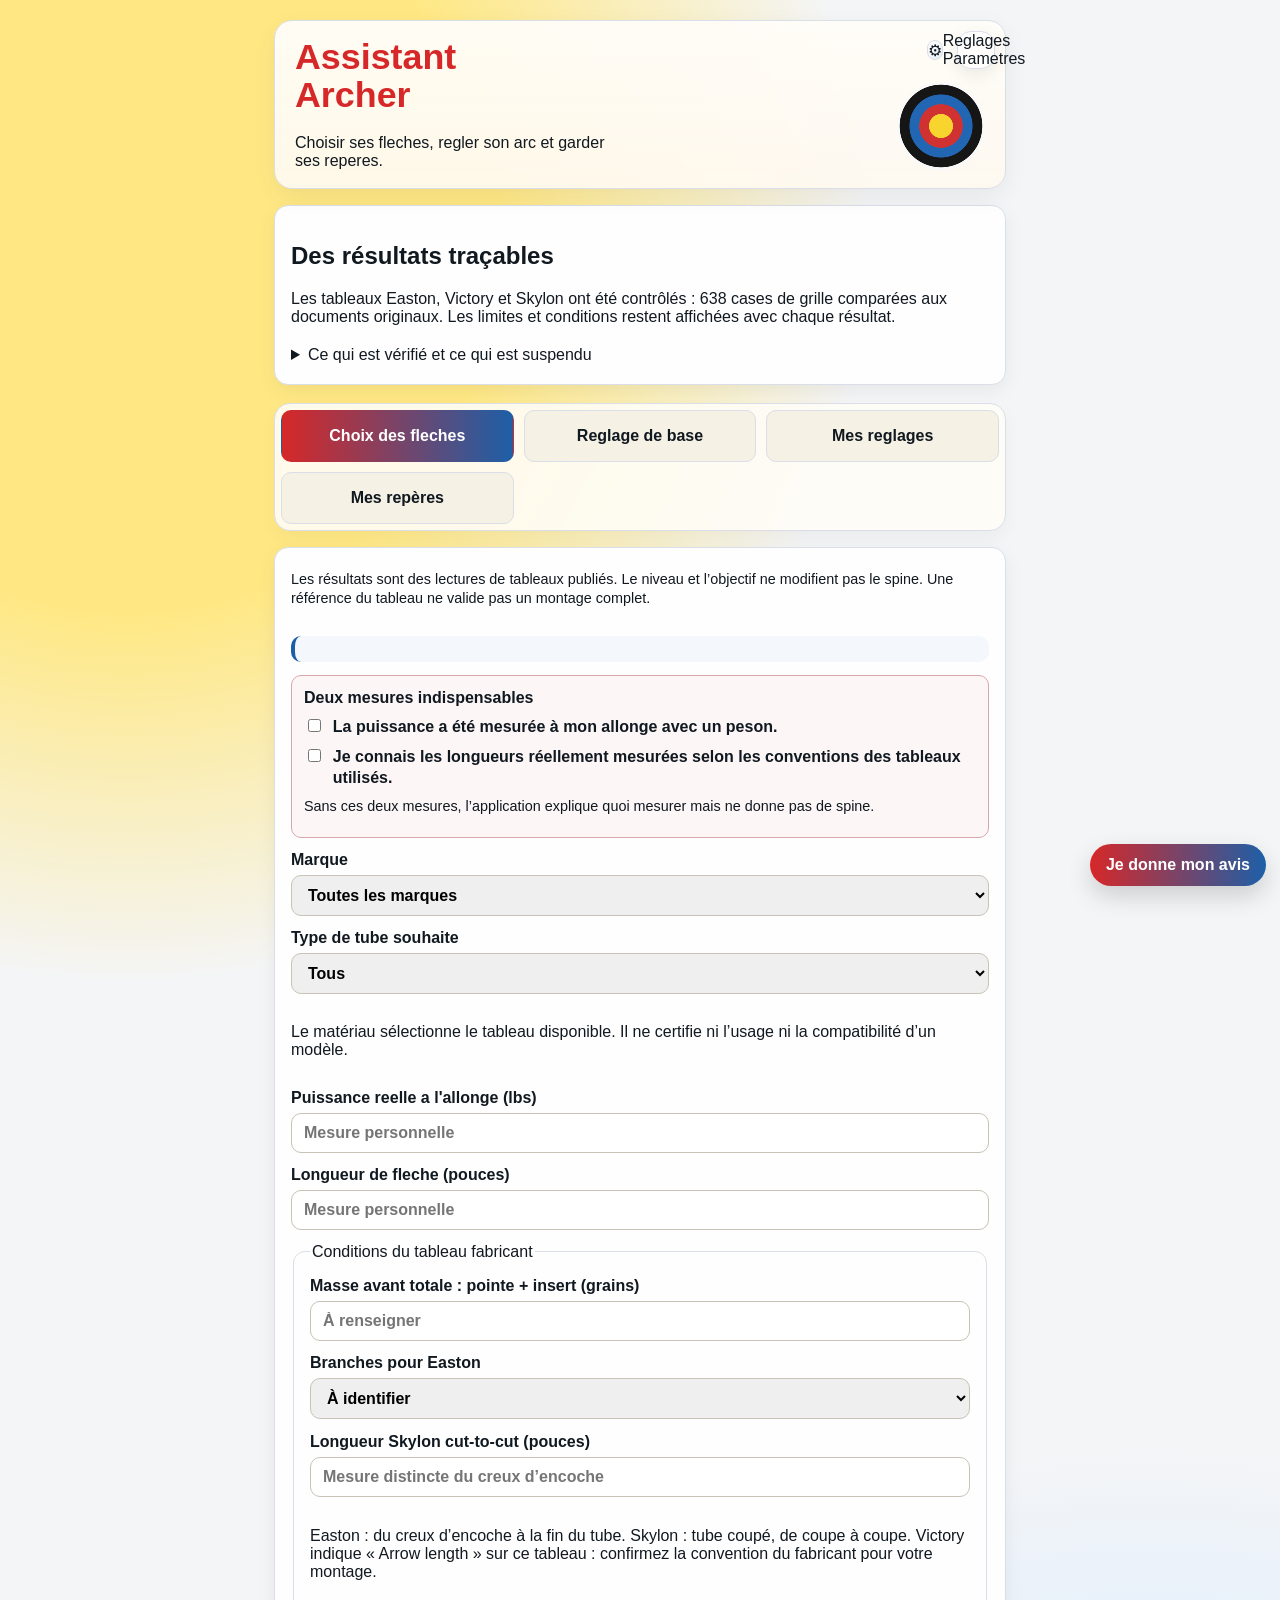
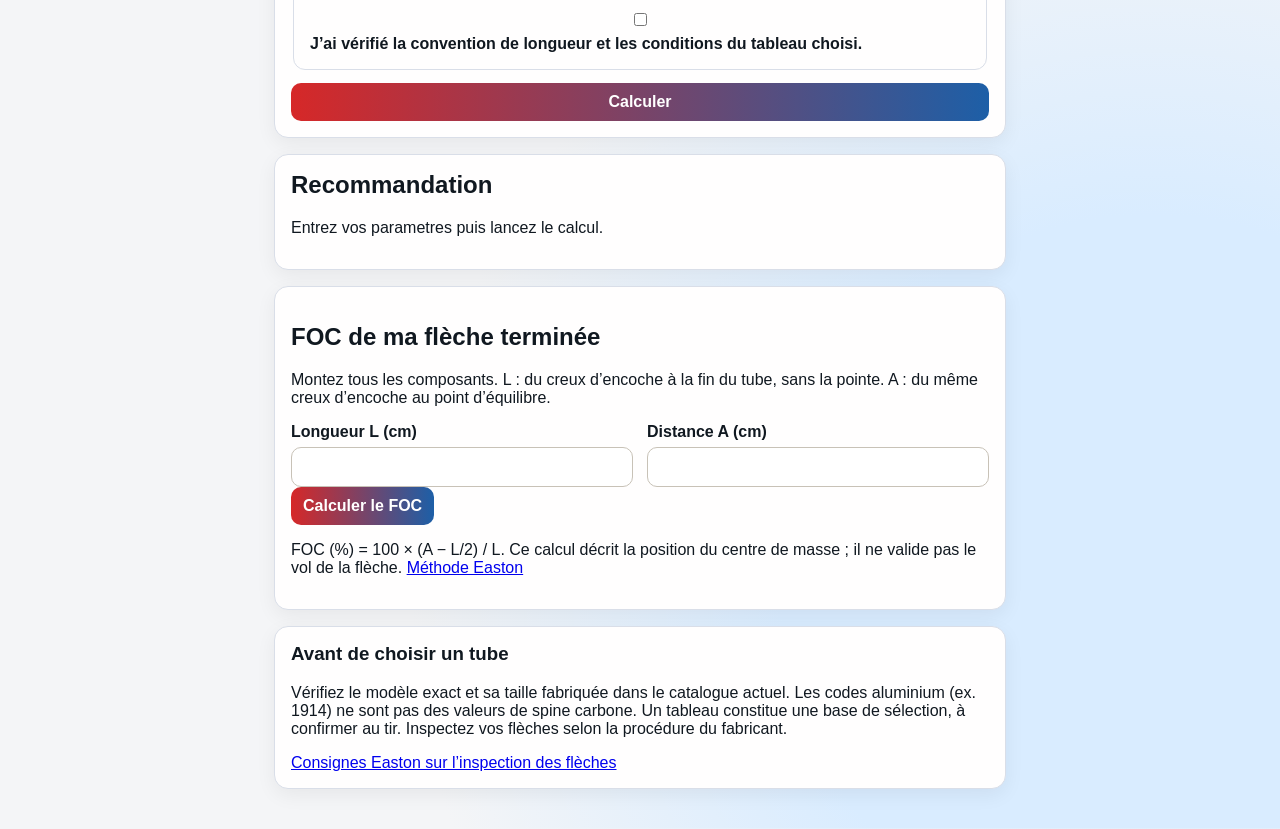
==== index.html @ 96b4b638 "Reprendre Assistant Archer avec les tableaux audités et préserver les mesures" ====
<!doctype html>
<html lang="fr">
<head>
  <meta charset="UTF-8" />
  <meta name="viewport" content="width=device-width, initial-scale=1.0" />
  <title>Assistant Archer</title>
  <meta name="description" content="Assistant Archer : aide indicative au choix des fleches, aux reglages et aux reperes." />
  <meta name="theme-color" content="#b23b2f" />
  <link rel="manifest" href="manifest.webmanifest" />
  <link rel="icon" href="icon-assistant-archer-v11.svg" type="image/svg+xml" />
  <link rel="stylesheet" href="styles.css?v=20260919-v63" />
  <link rel="stylesheet" href="arrow-builder.css?v=20260919-v63" />
  <link rel="stylesheet" href="ui-polish.css?v=20260919-prealpha-v15" />
  <link rel="stylesheet" href="foc-measure.css?v=20260919-v63" />
</head>
<body>
  <main class="app">
    <header class="hero">
      <h1>Assistant Archer</h1>
      <p>Choisir ses fleches, regler son arc et garder ses reperes.</p>
      <details class="app-settings">
        <summary class="app-settings-toggle" aria-label="Ouvrir les parametres"><span class="gear-icon" aria-hidden="true">&#9881;</span><span> Reglages Parametres</span></summary>
        <div class="app-settings-body">
          <div class="app-settings-grid">
            <div class="theme-picker"><label for="themeSelect">Theme</label><select id="themeSelect"><option value="cible">Cible</option><option value="campagne">Campagne</option><option value="3d">3D</option></select></div>
            <label>Type d arc<select id="bowStyle"><option value="classique">Classique</option><option value="barebow">Barebow</option></select></label>
          </div>
          <p id="appReleaseStatic" style="margin:.8rem 0 0;font-weight:700;opacity:.8">Version : audit du 21 octobre 2026</p>
        </div>
      </details>
    </header>

    <nav class="tab-nav" aria-label="Navigation principale"><button type="button" class="tab-button is-active" data-tab="spine">Choix des fleches</button><button type="button" class="tab-button" data-tab="arc-setup">Reglage de base</button><button type="button" class="tab-button" data-tab="notebook">Mes reglages</button><button type="button" class="tab-button" data-tab="sight" id="sightTabButton">Reperes</button></nav>

    <section class="tab-panel is-active" data-panel="spine">
      <section class="card arrow-search-card"><form id="spine-form" novalidate autocomplete="off">
        <fieldset class="search-mode" aria-describedby="searchModeHelp">
          <legend>Comment souhaitez-vous chercher ?</legend>
          <label><input type="radio" name="searchMode" value="guided" checked /> Guide-moi</label>
          <label><input type="radio" name="searchMode" value="expert" /> Recherche précise</label>
        </fieldset>
        <p id="searchModeHelp" class="field-hint">Les résultats sont des lectures de tableaux publiés, sous les conditions de chaque fabricant.</p>
        <div id="guidedQuestions" class="guided-questions">
          <label>Votre expérience<select id="archerExperience"><option value="beginner">Je débute</option><option value="club">Je pratique en club</option><option value="experienced">Je connais mon matériel</option></select></label>
          <label>Quel est votre objectif ?<select id="guidedGoal"><option value="club">Progresser avec un matériel simple</option><option value="performance">Chercher plus de performance</option><option value="competition">Compétition</option></select></label>
          <div class="measurement-check"><p><strong>Deux mesures indispensables</strong></p><label><input id="drawWeightKnown" type="checkbox" /> La puissance a été mesurée à mon allonge avec un peson.</label><label><input id="arrowLengthKnown" type="checkbox" /> Je connais la longueur réelle de ma flèche, du creux d’encoche à l’extrémité du tube.</label><p id="measurementHelp" class="field-hint">Sans ces deux mesures, l’application explique quoi mesurer mais ne donne pas de spine.</p></div>
        </div>
        <label id="shootingProfileWrap" hidden style="display:none">Profil de tir<select id="shootingProfile" required><option value="recurve_outdoor">Recurve exterieur</option><option value="recurve_indoor">Recurve salle</option></select></label>
        <label>Marque<select id="preferredBrand" required><option value="all">Toutes les marques</option><option value="skylon">Skylon</option><option value="easton">Easton</option><option value="victory">Victory</option><option value="carbon">Carbon Express</option></select></label>
        <label id="shootingEnvironmentWrap">Où tirez-vous surtout ?<select id="shootingEnvironment" required><option value="outdoor">Extérieur</option><option value="indoor">Salle</option><option value="mixed">Salle et extérieur</option></select></label>
        <label>Type de tube souhaite<select id="shaftMaterial" required><option value="all">Peu importe / conseille-moi</option><option value="carbon">Carbone</option><option value="alu">Aluminium</option></select></label><p id="materialGuidance">Le lieu de tir n impose pas un materiau. Le carbone est polyvalent, l aluminium est courant en salle, et les tubes aluminium/carbone sont proposes automatiquement lorsqu un modele compatible existe.</p>
        <label id="disciplineWrap">Discipline<select id="discipline"><option value="target">Cible (salle ou extérieur)</option><option value="field">Campagne / 3D</option></select></label>
        <label id="drawWeightLabel">Puissance réelle à l’allonge (lb)<input id="drawWeight" type="number" min="10" max="70" step="0.5" placeholder="Mesure personnelle" required /></label>
        <label id="arrowLengthLabel">Longueur de flèche (pouces)<input id="arrowLength" type="number" min="22" max="34" step="0.25" placeholder="Mesure personnelle" required /></label>
        <button type="submit">Calculer</button>
      </form></section>
      <section class="card result" id="result" aria-live="polite"><h2>Recommandation</h2><p>Entrez vos parametres puis lancez le calcul.</p></section>
      <section class="card notes" id="history"><h3>Historique (5 derniers)</h3><div id="historyContent"><p>Aucun calcul pour le moment.</p></div><button id="clearHistoryBtn" type="button">Vider l'historique</button></section>
      <section class="card notes"><h3>Important</h3><ul><li>Cette application reste <strong>indicative</strong> et donne un <strong>point de depart</strong>.</li><li>Confirmez le choix avec le tableau du fabricant du modele vise et, si possible, avec un entraineur.</li><li>La puissance utilisee doit etre la puissance <strong>reellement mesuree a l'allonge</strong>.</li><li>Reference pedagogique FFTA : <a href="https://www.ffta.fr/pratiquer/le-materiel/les-fleches" target="_blank" rel="noopener noreferrer">Les fleches</a>.</li><li>Tableaux fabricants : <a href="https://eastonarchery.com/selector/" target="_blank" rel="noopener noreferrer">Easton</a>, <a href="https://victoryarchery.com/arrow-guide/" target="_blank" rel="noopener noreferrer">Victory</a>, <a href="https://thecarbonexpress.com/wp-content/uploads/2024/11/recurve-series-arrow-selection-chart.pdf" target="_blank" rel="noopener noreferrer">Carbon Express</a>, <a href="https://skylonarchery.com/images/catalog/skylon%202023.pdf" target="_blank" rel="noopener noreferrer">Skylon</a>, <a href="https://www.avalon-archery.com/" target="_blank" rel="noopener noreferrer">Avalon</a>.</li></ul></section>
    </section>

    <section class="tab-panel arc-setup-panel" data-panel="arc-setup" hidden>
      <section class="card arc-setup-card"><h2 id="arcSetupHeading">Reglage de l'arc classique</h2><p id="arcSetupIntro">Mesures de base et estimations indicatives. La notice du fabricant de votre poignee et de vos branches reste prioritaire.</p><p id="arcSetupDocRef">Repere pedagogique FFTA : <a href="https://www.ffta.fr/sites/default/files/imported-documents-files/7_arcclassique.pdf" target="_blank" rel="noopener noreferrer">Je regle mon arc classique</a>.</p>
      <div class="measurement-guide arc-classic-only"><h3>Mesures a prendre</h3><ul class="measurement-list"><li><strong>Band</strong> : mesurez selon le point de reference indique par le fabricant de la poignee.</li><li><strong>Tiller</strong> : mesurez haut et bas avec la meme methode et calculez la difference.</li></ul></div>
      <div class="measurement-guide danger-guide arc-classic-only"><h3>Important</h3><ul class="measurement-list"><li>Respectez les limites de reglage et la procedure du fabricant.</li><li>Travaillez par petites corrections et re-mesurez.</li><li>En cas de doute, demandez l'aide d'un entraineur ou d'un referent materiel.</li></ul></div>
      <form id="arc-setup-form" novalidate autocomplete="off">
        <section class="subcard arc-classic-only"><h3>Band et tiller</h3><div class="field-grid"><label>Taille d'arc (AMO)<select id="arcLength"><option value="66">66&quot;</option><option value="68" selected>68&quot;</option><option value="70">70&quot;</option><option value="72">72&quot;</option></select></label><label>Distance corde / branche haute (mm)<input id="upperTiller" type="number" min="150" max="260" step="0.5" placeholder="Ex : 222" required /></label><label>Distance corde / branche basse mesuree (mm)<input id="lowerTillerMeasured" type="number" min="150" max="260" step="0.5" placeholder="Ex : 218" required /></label><label>Band mesure (cm)<input id="braceMeasured" type="number" min="18" max="28" step="0.1" placeholder="Ex : 22,6" /></label></div><p>Tiller = distance haute moins distance basse. Aucune valeur cible universelle n’est proposée.</p></section>
        <section class="subcard arc-classic-only"><h3>Identification du matériel</h3><div class="field-grid"><label>Taille de poignee (&quot;)<select id="riserLength"><option value="23">23&quot;</option><option value="25" selected>25&quot;</option><option value="27">27&quot;</option></select></label><label>Puissance marquee des branches (lbs)<input id="limbMarkedWeight" type="number" min="10" max="60" step="1" placeholder="Mesure personnelle" required /></label><label>Allonge reelle (&quot;)<input id="drawLengthForWeight" type="number" min="22" max="34" step="0.25" placeholder="Mesure personnelle" required /></label></div><p><strong>Estimation uniquement.</strong> Pour choisir une fleche, utilisez de preference une puissance mesuree au peson a votre allonge.</p></section>
        <section class="subcard" id="barebowArcSetupCard" hidden><h3>Reglage arc nu</h3><p>Les reglages d'arc nu dependent fortement de la prise de corde et du deplacement des doigts sous l'encoche. Validez a plusieurs distances.</p><div class="field-grid"><label>Band mesure (cm)<input id="arcBbBandMeasured" type="number" min="18" max="28" step="0.1" /></label><label>Tiller mesure (mm)<input id="arcBbTillerMeasured" type="number" min="-8" max="12" step="0.5" /></label><label>Detalonnage mesure (mm)<input id="arcBbNockingMeasured" type="number" min="0" max="20" step="0.5" /></label><label>Point d ancrage<input id="arcBbAnchorPoint" type="text" maxlength="80" /></label><label>Deplacement des doigts sous l encoche<input id="arcBbStringwalk" type="text" maxlength="80" /></label><label>Point d encochage<input id="arcBbNockingPoint" type="text" maxlength="40" /></label><label>Band<input id="arcBbBraceHeight" type="text" maxlength="40" /></label><label>Tiller<input id="arcBbTiller" type="text" maxlength="40" /></label><label>Berger button<input id="arcBbBerger" type="text" maxlength="80" /></label><label>Centrage fleche<input id="arcBbCenterShot" type="text" maxlength="80" /></label></div></section>
        <button type="submit">Analyser les reglages</button>
      </form></section><section class="card result" id="arcSetupResult" aria-live="polite"><h2>Resultat</h2><p>Entrez vos mesures puis lancez l'analyse.</p></section>
    </section>

    <section class="tab-panel" data-panel="sight" hidden><section class="card"><h2 id="sightHeading">Mes reperes</h2><p id="sightIntro">Enregistrez vos reperes personnels.</p><form id="sight-form" autocomplete="off"><div class="field-grid"><label>Date<input id="sightDate" type="date" /></label><label>Titre<input id="sightTitle" type="text" maxlength="80" /></label><label>Materiel<input id="sightEquipment" type="text" maxlength="160" /></label><label>Fleches<input id="sightArrows" type="text" maxlength="120" /></label></div><div id="sightMarkers" class="sight-markers"><label>18 m<input id="sightMark18" type="text" /></label><label>30 m<input id="sightMark30" type="text" /></label><label>40 m<input id="sightMark40" type="text" /></label><label>50 m<input id="sightMark50" type="text" /></label><label>60 m<input id="sightMark60" type="text" /></label><label>70 m<input id="sightMark70" type="text" /></label></div><div class="field-grid"><label id="scaleLabelSideSight">Cote de l'echelle<input id="sightScaleSide" type="text" /></label><label>Distance personnalisee<input id="sightCustomDistance" type="number" min="1" max="100" /></label><button id="addSightDistanceBtn" type="button">Ajouter la distance</button></div><label id="sightNotesLabel">Notes<textarea id="sightNotes" rows="4"></textarea></label><div class="row-actions"><button id="saveSightBtn" type="submit">Enregistrer</button><button id="resetSightBtn" type="button">Vider</button></div></form><p id="sightHelp"></p><p id="sightScaleNote"></p></section><section class="card result" id="sightResult"><h2 id="sightResultHeading">Reperes enregistres</h2><p id="sightStatus">Aucun repere pour le moment.</p><div id="sightContent"></div><div id="sightRail"></div></section></section>

    <section class="tab-panel" data-panel="notebook" hidden><section class="card"><h2>Carnet de reglage</h2><form id="notebook-form" autocomplete="off"><div class="row-actions"><button id="prefillNotebookBtn" type="button">Reprendre les derniers calculs</button><button id="resetNotebookBtn" type="button">Vider le formulaire</button></div><div class="field-grid"><label>Date<input id="notebookDate" type="date" /></label><label>Nom de la configuration<input id="notebookTitle" type="text" maxlength="80" /></label><label>Arc / poignee<input id="notebookArcModel" type="text" /></label><label>Taille d'arc<input id="notebookArcLength" type="text" /></label><label>Taille de poignee<input id="notebookRiserLength" type="text" /></label><label>Branches<input id="notebookLimbs" type="text" /></label><label>Puissance branches<input id="notebookLimbWeight" type="text" /></label><label>Allonge<input id="notebookDrawLength" type="text" /></label><label>Band<input id="notebookBrace" type="text" /></label><label>Tiller haut<input id="notebookUpperTiller" type="text" /></label><label>Tiller bas<input id="notebookLowerTiller" type="text" /></label><label>Tiller positif<input id="notebookPositiveTiller" type="text" /></label><label>Puissance estimee<input id="notebookEstimatedWeight" type="text" /></label><label>Marque fleche<input id="notebookArrowBrand" type="text" /></label><label>Modele fleche<input id="notebookArrowModel" type="text" list="notebookArrowModelOptions" /><datalist id="notebookArrowModelOptions"></datalist><small id="notebookArrowModelHint" class="field-hint"></small></label><label>Spine<input id="notebookArrowSpine" type="text" /></label><label>Longueur<input id="notebookArrowLength" type="text" /></label><label>Pointe<input id="notebookPointWeight" type="text" /></label></div><label>Notes<textarea id="notebookNotes" rows="5" maxlength="1000"></textarea></label></form></section><section class="card result" id="notebookResult"><h2>Fiches enregistrees</h2><p id="notebookStatus">Aucune fiche pour le moment.</p><div id="notebookContent"></div></section></section>
  </main>
  <button id="feedbackToggleBtn" class="feedback-toggle" type="button" aria-expanded="false" aria-controls="feedbackPanel">Je donne mon avis</button>
  <section id="feedbackPanel" class="feedback-panel" hidden><div class="feedback-panel-card"><div class="feedback-panel-head"><h2>Je donne mon avis</h2><button id="feedbackCloseBtn" type="button" class="feedback-close">Fermer</button></div><form id="feedbackForm"><fieldset class="feedback-categories"><legend>Categorie</legend><label><input type="radio" name="feedbackCategory" value="Ca manque" /> Ca manque</label><label><input type="radio" name="feedbackCategory" value="C'est faux" /> C'est faux</label><label><input type="radio" name="feedbackCategory" value="C'est confus" /> C'est confus</label><label><input type="radio" name="feedbackCategory" value="C'est utile" /> C'est utile</label></fieldset><label>Mon avis<textarea id="feedbackMessage" rows="4" maxlength="600"></textarea></label><div class="row-actions"><button id="feedbackSendBtn" type="button">Envoyer mon avis</button><button id="feedbackResetBtn" type="button">Vider</button></div></form><p id="feedbackStatus"></p></div></section>
  <script src="app-config.js?v=20261108-reprise-1"></script>
  <script src="app.js?v=20261108-reprise-1"></script>
  <script src="foc-measure.js?v=20261108-reprise-1"></script>
  <script src="reliability.js?v=20261108-reprise-1"></script>
  <script src="verified-engine.js?v=20261108-reprise-1"></script>
  <script src="verified-app.js?v=20261108-reprise-1"></script>
</body>
</html>
---- styles.css ----
﻿:root {
  --bg: #f2efe6;
  --card: #fffdf8;
  --ink: #111111;
  --accent: #b23b2f;
  --accent-2: #1f4e79;
  --line: #ddd6c9;
  --theme-glow-1: #fff6dd;
  --theme-glow-2: #e8f1ff;
  --theme-art: radial-gradient(circle at 88% 14%, rgba(255, 255, 255, 0.14) 0 36px, transparent 37px);
  --hero-badge: radial-gradient(circle at center, rgba(255, 255, 255, 0.7) 0 26%, transparent 27%);
}

* {
  box-sizing: border-box;
}

:root[data-theme="cible"] {
  --bg: #f4f5f7;
  --card: #fffefe;
  --ink: #101820;
  --accent: #d62828;
  --accent-2: #1d5fa7;
  --line: #d9dee8;
  --theme-glow-1: #ffe884;
  --theme-glow-2: #d9ecff;
  --theme-art:
    radial-gradient(circle at 88% 14%, #f7d32a 0 18px, #cf2e2e 18px 32px, #1d63b2 32px 46px, #111111 46px 60px, #f9f9f9 60px 64px, transparent 64px),
    radial-gradient(circle at 92% 18%, #f7d32a 0 12px, #cf2e2e 12px 22px, #1d63b2 22px 32px, #111111 32px 42px, #f9f9f9 42px 46px, transparent 46px);
  --hero-badge:
    radial-gradient(circle at center, #f7d32a 0 18%, #cf2e2e 19% 33%, #1d63b2 34% 48%, #111111 49% 63%, #f9f9f9 64% 67%, transparent 68%);
}

:root[data-theme="campagne"] {
  --bg: #eee8dd;
  --card: #fffdfa;
  --ink: #181512;
  --accent: #111111;
  --accent-2: #8a7446;
  --line: #d9cfbf;
  --theme-glow-1: #f7f1e3;
  --theme-glow-2: #e2d7bd;
  --theme-art:
    radial-gradient(circle at 88% 14%, #f3dd34 0 18px, #111111 18px 34px, #111111 34px 52px, #f4f1eb 52px 56px, transparent 56px),
    radial-gradient(circle at 90% 16%, rgba(243, 221, 52, 0.18) 0 72px, transparent 73px),
    linear-gradient(135deg, rgba(255, 255, 255, 0.18), transparent 40%);
  --hero-badge:
    radial-gradient(circle at center, #f3dd34 0 17%, #111111 18% 31%, #f4f1eb 32% 35%, #111111 36% 49%, #f4f1eb 50% 53%, #111111 54% 67%, transparent 68%);
}

:root[data-theme="3d"] {
  --bg: #eadfce;
  --card: #fffaf3;
  --ink: #241911;
  --accent: #b34f1d;
  --accent-2: #5c6b2f;
  --line: #d9c7b2;
  --theme-glow-1: #ffd29a;
  --theme-glow-2: #d9e2ba;
  --theme-art:
    url("data:image/svg+xml,%3Csvg xmlns='http://www.w3.org/2000/svg' width='220' height='220' viewBox='0 0 220 220'%3E%3Cg fill='none' fill-rule='evenodd'%3E%3Cellipse cx='112' cy='135' rx='54' ry='34' fill='%236c5b3b' fill-opacity='.18'/%3E%3Cellipse cx='154' cy='112' rx='14' ry='18' fill='%236c5b3b' fill-opacity='.18'/%3E%3Cpath d='M147 78c0-25 10-44 20-44 7 0 9 17 3 39-4 14-11 24-16 24-4 0-7-7-7-19Z' fill='%236c5b3b' fill-opacity='.18'/%3E%3Cpath d='M129 80c-3-25 3-45 13-46 7 0 12 16 11 39-1 15-6 26-11 27-5 0-10-6-13-20Z' fill='%236c5b3b' fill-opacity='.18'/%3E%3Ccircle cx='83' cy='122' r='10' fill='%23f5f0e6' fill-opacity='.5'/%3E%3Ccircle cx='83' cy='122' r='6' fill='%23a65a2a' fill-opacity='.35'/%3E%3Ccircle cx='133' cy='138' r='8' fill='%23f5f0e6' fill-opacity='.5'/%3E%3Ccircle cx='133' cy='138' r='4' fill='%23a65a2a' fill-opacity='.35'/%3E%3C/g%3E%3C/svg%3E"),
    radial-gradient(circle at 90% 16%, rgba(179, 79, 29, 0.16) 0 44px, transparent 45px);
  --hero-badge:
    url("data:image/svg+xml,%3Csvg xmlns='http://www.w3.org/2000/svg' width='240' height='180' viewBox='0 0 240 180'%3E%3Cg fill='none' fill-rule='evenodd'%3E%3Cellipse cx='118' cy='94' rx='74' ry='40' fill='%236a5237'/%3E%3Cellipse cx='54' cy='88' rx='28' ry='22' fill='%236a5237'/%3E%3Cellipse cx='30' cy='94' rx='14' ry='9' fill='%236a5237'/%3E%3Cpath d='M40 69l9-14 9 14' fill='%236a5237'/%3E%3Cpath d='M58 67l8-12 8 12' fill='%236a5237'/%3E%3Crect x='74' y='120' width='12' height='34' rx='5' fill='%236a5237'/%3E%3Crect x='102' y='122' width='12' height='32' rx='5' fill='%236a5237'/%3E%3Crect x='148' y='122' width='12' height='32' rx='5' fill='%236a5237'/%3E%3Crect x='176' y='120' width='12' height='34' rx='5' fill='%236a5237'/%3E%3Cpath d='M191 73c17 3 28 12 33 24' stroke='%236a5237' stroke-width='6' stroke-linecap='round'/%3E%3Ccircle cx='44' cy='85' r='3.5' fill='%231d1712'/%3E%3Cg transform='translate(124 92)' stroke='%23f3efe7'%3E%3Cellipse rx='35' ry='23' stroke-width='3'/%3E%3Cellipse rx='22' ry='14' stroke-width='3'/%3E%3Cellipse rx='11' ry='7' stroke-width='3'/%3E%3C/g%3E%3C/g%3E%3C/svg%3E");
}

body {
  margin: 0;
  font-family: "Segoe UI", Tahoma, Geneva, Verdana, sans-serif;
  color: var(--ink);
  background:
    radial-gradient(circle at 10% 10%, var(--theme-glow-1) 0 15%, transparent 30%),
    radial-gradient(circle at 90% 90%, var(--theme-glow-2) 0 15%, transparent 30%),
    var(--bg);
  background-repeat: no-repeat, no-repeat, repeat;
  background-size: auto, auto, auto;
  background-position: 0 0, 100% 100%, 0 0;
}

.app {
  max-width: 760px;
  margin: 0 auto;
  padding: 20px 14px 40px;
}

.hero {
  position: relative;
  display: grid;
  gap: 12px;
  padding: 18px 20px;
  border: 1px solid var(--line);
  border-radius: 18px;
  background: linear-gradient(180deg, rgba(255, 253, 248, 0.96) 0%, rgba(255, 249, 239, 0.94) 100%);
  box-shadow: 0 8px 24px rgba(0, 0, 0, 0.06);
  overflow: visible;
}

.hero::after {
  content: "";
  position: absolute;
  right: 18px;
  bottom: 16px;
  width: 92px;
  height: 92px;
  background: var(--hero-badge);
  background-repeat: no-repeat;
  background-position: center;
  background-size: contain;
  opacity: 0.98;
  pointer-events: none;
}

.hero > * {
  position: relative;
  z-index: 1;
}

.hero h1 {
  margin: 0;
  font-size: clamp(1.8rem, 2.8vw, 2.4rem);
  color: var(--accent);
  line-height: 1.05;
  max-width: 12ch;
}

.hero p {
  margin: 8px 0 0;
  max-width: 38ch;
}

.theme-picker {
  margin-top: 2px;
  width: 100%;
}

.app-settings {
  position: absolute;
  top: 10px;
  right: 10px;
  width: auto;
  border: 1px solid var(--line);
  border-radius: 14px;
  background: rgba(255, 255, 255, 0.82);
  overflow: visible;
  z-index: 4;
  box-shadow: 0 6px 18px rgba(0, 0, 0, 0.08);
}

.app-settings-toggle {
  list-style: none;
  cursor: pointer;
  display: inline-flex;
  align-items: center;
  justify-content: center;
  width: 36px;
  height: 36px;
  padding: 0;
}

.app-settings-toggle::-webkit-details-marker {
  display: none;
}

.app-settings-body {
  padding: 0 0.75rem 0.75rem;
  width: min(260px, calc(100vw - 40px));
}

.app-settings[open] {
  background: rgba(255, 255, 255, 0.96);
  box-shadow: 0 14px 28px rgba(0, 0, 0, 0.16);
}

.app-settings-grid {
  display: grid;
  gap: 0.6rem;
}

.sr-only {
  position: absolute;
  width: 1px;
  height: 1px;
  padding: 0;
  margin: -1px;
  overflow: hidden;
  clip: rect(0, 0, 0, 0);
  white-space: nowrap;
  border: 0;
}

.theme-picker label {
  display: block;
  margin-bottom: 6px;
  font-size: 0.9rem;
  color: var(--accent-2);
  font-weight: 700;
}

.theme-picker select {
  width: 100%;
  background: rgba(255, 255, 255, 0.94);
}

.tab-nav {
  display: grid;
  grid-template-columns: repeat(3, 1fr);
  gap: 10px;
  margin-top: 18px;
  padding: 6px;
  border: 1px solid var(--line);
  border-radius: 16px;
  background: rgba(255, 253, 248, 0.88);
  box-shadow: 0 8px 18px rgba(0, 0, 0, 0.04);
}

.tab-button {
  border: 1px solid var(--line);
  background: #f6f1e5;
  color: var(--ink);
  font-weight: 800;
  min-height: 52px;
  padding: 12px 14px;
  line-height: 1.2;
}

.tab-button.is-active {
  background: linear-gradient(90deg, var(--accent), var(--accent-2));
  color: #fff;
  border-color: transparent;
}

.tab-panel[hidden] {
  display: none;
}

.measurement-guide {
  margin-top: 14px;
  padding: 14px;
  border: 1px solid #d8d2c8;
  border-radius: 12px;
  background: #fffdfa;
}

.measurement-guide h3 {
  margin: 0 0 10px;
  color: var(--accent-2);
}

.measurement-guide p {
  margin: 10px 0 0;
}

.danger-guide {
  border-color: #e2c1b8;
  background: linear-gradient(180deg, #fff8f3 0%, #fff1e8 100%);
}

.danger-guide h3 {
  color: #9c3827;
}

.subcard {
  margin-top: 16px;
  padding: 16px;
  border: 1px solid #d8d2c8;
  border-radius: 14px;
  background: #fffdfa;
}

.subcard h3 {
  margin: 0 0 12px;
  color: var(--accent-2);
}

.subcard p {
  margin: 12px 0 0;
}

.field-grid {
  display: grid;
  gap: 14px;
}

.field-hint {
  display: block;
  margin-top: 6px;
  color: var(--muted);
  font-size: 0.9rem;
  line-height: 1.35;
}

@media (min-width: 760px) {
  .field-grid {
    grid-template-columns: repeat(2, minmax(0, 1fr));
  }
}

.measurement-list {
  margin: 0;
  padding-left: 18px;
}

.measurement-list li {
  margin: 8px 0;
}

.arc-setup-panel {
  display: grid;
  gap: 12px;
}

.arc-setup-card > p {
  line-height: 1.45;
}

.arc-setup-card .measurement-guide,
.arc-setup-card .danger-guide {
  margin-top: 12px;
  padding: 12px 14px;
  border-radius: 12px;
}

.arc-setup-card .subcard {
  margin-top: 12px;
  padding: 14px;
}

.arc-setup-card .subcard h3 {
  margin-bottom: 10px;
}

.arc-setup-card .field-grid {
  gap: 10px;
}

.arc-setup-card .measurement-list {
  margin-top: 8px;
}

.arc-setup-card button[type="submit"] {
  margin-top: 4px;
}

.arc-setup-result h2 {
  margin-bottom: 10px;
}

.arc-setup-result .subcard p {
  margin: 8px 0;
  line-height: 1.42;
}

.arc-setup-result .measurement-list {
  margin-top: 8px;
}

.card {
  background: var(--card);
  border: 1px solid var(--line);
  border-radius: 14px;
  padding: 16px;
  margin-top: 16px;
  box-shadow: 0 6px 20px rgba(0, 0, 0, 0.06);
}

:root[data-theme="campagne"] .card,
:root[data-theme="campagne"] .subcard,
:root[data-theme="campagne"] .measurement-guide,
:root[data-theme="campagne"] .mini-card,
:root[data-theme="campagne"] .merchant-panel,
:root[data-theme="campagne"] .merchant-block,
:root[data-theme="campagne"] .merchant-shop,
:root[data-theme="campagne"] .notebook-item {
  background:
    linear-gradient(180deg, rgba(255, 255, 255, 0.96) 0%, rgba(247, 241, 227, 0.96) 100%);
  border-color: #d4c5aa;
}

:root[data-theme="campagne"] .tab-button {
  background: linear-gradient(180deg, #f7f2e8 0%, #e9dfcc 100%);
}

:root[data-theme="campagne"] .tab-button.is-active,
:root[data-theme="campagne"] button {
  background: linear-gradient(90deg, #111111, #8a7446);
}

form {
  display: grid;
  gap: 12px;
}

label {
  display: grid;
  gap: 6px;
  font-weight: 600;
}

input,
textarea,
select,
button {
  font: inherit;
  border-radius: 10px;
  border: 1px solid #c8c2b7;
  padding: 10px 12px;
}

textarea {
  resize: vertical;
}

button {
  border: none;
  background: linear-gradient(90deg, var(--accent), var(--accent-2));
  color: white;
  cursor: pointer;
  font-weight: 700;
}

#clearHistoryBtn {
  margin-top: 10px;
  background: #555;
}

#resetCatalogBtn {
  background: #555;
}

.row-actions {
  margin-top: 10px;
  display: flex;
  gap: 8px;
  flex-wrap: wrap;
}

.sight-header {
  display: flex;
  gap: 1rem;
  align-items: center;
  justify-content: space-between;
}

.sight-logo {
  width: 86px;
  height: 86px;
  position: relative;
  flex: 0 0 auto;
  border-radius: 24px;
  background:
    linear-gradient(180deg, rgba(255,255,255,0.9), rgba(255,255,255,0.55)),
    radial-gradient(circle at 50% 45%, var(--accent) 0 5px, transparent 6px),
    linear-gradient(90deg, transparent 43%, var(--accent-2) 44% 56%, transparent 57%),
    linear-gradient(180deg, transparent 10%, var(--accent-2) 11% 89%, transparent 90%);
  border: 1px solid var(--line);
  box-shadow: inset 0 0 0 8px rgba(255,255,255,0.35), 0 12px 28px rgba(0,0,0,0.08);
}

.sight-logo-ring {
  position: absolute;
  inset: 19px;
  border: 8px solid var(--accent-2);
  border-radius: 999px;
}

.sight-logo-pin {
  position: absolute;
  left: 50%;
  top: 52%;
  width: 16px;
  height: 16px;
  transform: translate(-50%, -50%);
  border-radius: 999px;
  background: var(--accent);
  box-shadow: 0 0 0 7px rgba(255,255,255,0.75);
}

.sight-layout {
  display: grid;
  gap: 1rem;
}

.sight-mark-grid {
  display: grid;
  gap: 0.85rem;
}

#barebowArcSetupCard[hidden] {
  display: none !important;
}

:root[data-bow-style="barebow"] #barebowArcSetupCard {
  border-color: color-mix(in srgb, var(--accent-2) 22%, var(--line));
  background: linear-gradient(135deg, rgba(157,95,104,0.08), rgba(255,255,255,0.86));
}

:root[data-bow-style="barebow"] .arc-classic-only {
  display: none !important;
}

:root[data-bow-style="classique"] #barebowArcSetupCard {
  display: none !important;
}

.sight-mark-fields {
  display: none;
}

.gear-icon {
  width: 1.3rem;
  height: 1.3rem;
  display: inline-grid;
  place-items: center;
  border-radius: 999px;
  border: 1px solid var(--line);
  background: linear-gradient(135deg, rgba(255,255,255,0.92), rgba(227,236,247,0.95));
}

.app-settings[open] .gear-icon {
  transform: rotate(25deg);
}

.sight-custom-distance {
  display: grid;
  grid-template-columns: minmax(0, 1fr);
  gap: 0.6rem;
  align-items: end;
  padding: 0.7rem;
  border-radius: 12px;
  background: linear-gradient(135deg, rgba(20,28,38,0.06), rgba(255,255,255,0.74));
  border: 1px solid color-mix(in srgb, var(--accent-2) 12%, var(--line));
}

.sight-custom-distance button {
  white-space: nowrap;
}

.sight-distance-18 { --distance-color: #d92d2d; }
.sight-distance-25 { --distance-color: #f05a28; }
.sight-distance-30 { --distance-color: #e48222; }
.sight-distance-40 { --distance-color: #d1ad16; }
.sight-distance-50 { --distance-color: #178f55; }
.sight-distance-60 { --distance-color: #1f6fd1; }
.sight-distance-70 { --distance-color: #7b43c5; }

.sight-visual {
  min-height: 450px;
  border-radius: 18px;
  border: 1px solid var(--line);
  background:
    radial-gradient(circle at 82% 14%, rgba(255,255,255,0.85), transparent 22%),
    radial-gradient(circle at 12% 88%, rgba(31,111,209,0.18), transparent 34%),
    linear-gradient(135deg, #fdfaf1, #eaf2fb 72%, #f7fbff);
  display: grid;
  gap: 0.75rem;
  place-items: center;
  padding: 1rem;
  overflow: hidden;
}

.sight-help,
.sight-scale-note {
  margin: 0;
  text-align: center;
  color: var(--muted);
  font-size: 0.9rem;
}

.sight-help {
  font-weight: 800;
  color: var(--accent-2);
}

.sight-rail {
  width: min(340px, calc(100vw - 52px));
  height: 410px;
  position: relative;
  border-radius: 30px;
  background:
    linear-gradient(90deg, transparent 0 15%, rgba(20,28,38,0.16) 15% 16%, transparent 16% 34%, #121a27 34% 38%, #1f6fd1 38% 58%, #0f1724 58% 63%, transparent 63% 100%),
    repeating-linear-gradient(180deg, transparent 0 9px, rgba(20,28,38,0.12) 9px 10px),
    linear-gradient(135deg, rgba(255,255,255,0.94), rgba(230,238,248,0.86));
  box-shadow:
    inset 0 0 0 1px rgba(20,28,38,0.09),
    inset 0 0 0 8px rgba(255,255,255,0.46),
    0 26px 54px rgba(20,28,38,0.14);
  touch-action: none;
}

.sight-rail::before {
  content: "";
  position: absolute;
  left: 38%;
  top: 8%;
  bottom: 8%;
  width: 22%;
  border-radius: 16px;
  background:
    repeating-linear-gradient(180deg, rgba(255,255,255,0.96) 0 1px, transparent 1px 9px),
    repeating-linear-gradient(180deg, rgba(255,255,255,0.76) 0 2px, transparent 2px 41px),
    linear-gradient(90deg, rgba(255,255,255,0.22), transparent);
  opacity: 0.82;
  pointer-events: none;
}

:root[data-bow-style="barebow"] .sight-logo {
  background:
    linear-gradient(180deg, rgba(255,255,255,0.9), rgba(255,255,255,0.58)),
    radial-gradient(circle at 72% 40%, rgba(37,49,71,0.88) 0 9px, transparent 10px),
    linear-gradient(110deg, #9a5f66, #b7777f 45%, #8f555d 100%);
}

:root[data-bow-style="barebow"] .sight-logo-ring,
:root[data-bow-style="barebow"] .sight-logo-pin {
  display: none;
}

:root[data-bow-style="barebow"] .sight-rail {
  background:
    linear-gradient(90deg, #181f29 0 15%, transparent 15% 60%, #232e3e 60% 100%),
    linear-gradient(115deg, #7b444d 0%, #9f6168 54%, #7a4148 100%);
}

:root[data-bow-style="barebow"] .sight-rail::before {
  left: 65%;
  width: 24%;
  border-radius: 6px;
  background:
    repeating-linear-gradient(180deg, rgba(255,255,255,0.95) 0 1px, transparent 1px 8px),
    linear-gradient(90deg, rgba(0,0,0,0.16), rgba(255,255,255,0.08));
  opacity: 0.88;
}

:root[data-bow-style="barebow"] .sight-rail::after {
  display: none;
}

:root[data-bow-style="barebow"] .sight-tick {
  left: 63%;
  width: 56px;
}

.sight-rail::after {
  content: "";
  position: absolute;
  left: 34%;
  top: 8%;
  bottom: 8%;
  width: 3px;
  border-radius: 99px;
  background: linear-gradient(180deg, #d72d2d, #e48222, #d1ad16, #178f55, #1f6fd1, #7b43c5);
  box-shadow: 0 0 16px rgba(31,111,209,0.25);
  pointer-events: none;
}

.sight-tick {
  position: absolute;
  left: 45%;
  width: 88px;
  height: 2px;
  transform: translateY(-50%);
  background: rgba(255,255,255,0.72);
  box-shadow: 0 0 0 1px rgba(20,28,38,0.14);
}

.sight-tick.is-major {
  height: 3px;
  background: rgba(255,255,255,0.95);
}

.sight-scale-label {
  position: absolute;
  left: 10%;
  transform: translateY(-50%);
  font-size: 0.78rem;
  font-weight: 800;
  color: rgba(20,28,38,0.72);
  letter-spacing: 0.02em;
  text-align: right;
  width: 42px;
}

:root[data-scale-side="left"] .sight-marker-label {
  left: auto;
  right: calc(50% + 46px);
  text-align: right;
}

:root[data-scale-side="left"] .sight-marker-lead {
  left: auto;
  right: calc(50% + 14px);
  transform-origin: right center;
}

.sight-marker {
  position: absolute;
  left: 50%;
  width: 32px;
  height: 32px;
  border: 0;
  padding: 0;
  border-radius: 999px;
  background: transparent;
  display: grid;
  place-items: center;
  transform: translate(-50%, -50%);
  cursor: grab;
  z-index: 2;
}

.sight-marker:active {
  cursor: grabbing;
}

.sight-marker:focus-visible {
  outline: 3px solid color-mix(in srgb, var(--accent) 70%, white);
  outline-offset: 3px;
}

.sight-marker-dot {
  width: 16px;
  height: 16px;
  border-radius: 999px;
  background: var(--distance-color, var(--accent));
  box-shadow:
    0 0 0 4px rgba(255,255,255,0.92),
    0 0 0 8px color-mix(in srgb, var(--distance-color, var(--accent-2)) 84%, black),
    0 6px 15px rgba(20,28,38,0.25);
}

.sight-marker.is-placeholder .sight-marker-dot {
  background: rgba(255,255,255,0.96);
  box-shadow:
    0 0 0 3px rgba(255,255,255,0.9),
    0 0 0 6px rgba(20,28,38,0.24);
}

.sight-marker-label {
  position: absolute;
  left: calc(50% + 46px);
  transform: translateY(-50%);
  padding: 0.28rem 0.5rem;
  border-radius: 999px;
  background: rgba(255,255,255,0.92);
  border: 1px solid color-mix(in srgb, var(--distance-color, var(--accent-2)) 38%, var(--line));
  font-weight: 800;
  color: color-mix(in srgb, var(--distance-color, var(--accent-2)) 78%, #111);
  white-space: nowrap;
  box-shadow: 0 6px 16px rgba(20,28,38,0.08);
  pointer-events: none;
  z-index: 3;
}

.sight-marker-lead {
  position: absolute;
  left: calc(50% + 14px);
  width: 32px;
  height: 1px;
  transform-origin: left center;
  background: color-mix(in srgb, var(--distance-color, var(--accent-2)) 58%, rgba(20,28,38,0.22));
  pointer-events: none;
  z-index: 1;
}

.sight-marker-lead.is-placeholder {
  opacity: 0.4;
}

.sight-marker-label.is-placeholder {
  color: var(--muted);
  background: rgba(255,255,255,0.72);
  font-weight: 700;
}

.sight-empty {
  position: absolute;
  inset: auto 18px 18px;
  margin: 0;
  padding: 0.6rem 0.75rem;
  border-radius: 12px;
  background: rgba(255,255,255,0.86);
  color: var(--muted);
  text-align: center;
}

@media (min-width: 760px) {
  .sight-layout {
    grid-template-columns: 1fr;
    align-items: start;
  }

  .sight-custom-distance {
    grid-template-columns: minmax(0, 1fr) auto;
  }

  .sight-mark-grid {
    grid-template-columns: repeat(2, minmax(0, 1fr));
  }
}

.feedback-toggle {
  position: fixed;
  right: 14px;
  bottom: 14px;
  z-index: 20;
  border-radius: 999px;
  padding: 12px 16px;
  box-shadow: 0 10px 24px rgba(0, 0, 0, 0.16);
}

.feedback-panel {
  position: fixed;
  right: 14px;
  bottom: 72px;
  z-index: 25;
  width: min(360px, calc(100vw - 20px));
}

.feedback-panel-card {
  border: 1px solid var(--line);
  border-radius: 16px;
  padding: 16px;
  background: var(--card);
  box-shadow: 0 16px 36px rgba(0, 0, 0, 0.16);
}

.feedback-panel-head {
  display: flex;
  align-items: center;
  justify-content: space-between;
  gap: 12px;
}

.feedback-panel-head h2 {
  margin: 0;
  font-size: 1.15rem;
}

.feedback-close {
  padding: 8px 12px;
  background: #555;
}

.feedback-categories {
  margin: 0;
  padding: 0;
  border: 0;
  display: grid;
  gap: 8px;
}

.feedback-categories legend {
  font-weight: 700;
  margin-bottom: 8px;
}

.feedback-categories label {
  display: flex;
  align-items: center;
  gap: 8px;
  font-weight: 600;
}

.feedback-categories input[type="radio"] {
  margin: 0;
}

.feedback-status {
  min-height: 1.2em;
  margin: 12px 0 0;
  color: var(--accent-2);
  font-weight: 600;
}

#catalogStatus {
  margin-top: 10px;
  font-size: 0.95rem;
}

.result h2,
.notes h3 {
  margin-top: 0;
}

.result ul {
  margin-top: 8px;
  padding-left: 20px;
}

.comparison-grid {
  display: grid;
  gap: 12px;
  margin-top: 14px;
}

.mini-card {
  border: 1px solid var(--line);
  border-radius: 12px;
  padding: 14px;
  background: linear-gradient(180deg, #fffefb 0%, #f8f5ee 100%);
}

.mini-card p {
  margin: 0 0 8px;
}

.mini-card-brand {
  font-size: 0.95rem;
  font-weight: 800;
  color: var(--accent);
  text-transform: uppercase;
  letter-spacing: 0.04em;
}

.mini-card-spine {
  font-size: 1.35rem;
  font-weight: 800;
  color: var(--accent-2);
}

.mini-card-meta {
  color: #4c4c4c;
  font-size: 0.95rem;
}

.mini-card-model {
  font-size: 1rem;
}

.mini-card-subtitle {
  margin-top: 10px;
  font-size: 0.92rem;
  font-weight: 700;
  color: var(--accent-2);
}

.mini-card ul {
  margin: 8px 0 0;
  padding-left: 18px;
}

.mini-card li {
  margin: 6px 0;
}

.result-value {
  font-size: 2rem;
  font-weight: 800;
  color: var(--accent-2);
  margin: 6px 0;
}

.badge {
  display: inline-block;
  padding: 4px 10px;
  border-radius: 999px;
  font-size: 0.85rem;
  font-weight: 700;
  color: #fff;
  background: #3b7f2f;
}

.badge.warning {
  background: #a36c00;
}

ul {
  margin: 10px 0 0;
}

.history-list {
  margin: 0;
  padding-left: 20px;
}

.history-list li {
  margin: 6px 0;
}

@media (max-width: 520px) {
  .app {
    padding: 12px 8px 28px;
  }

  body {
    background-size: auto, auto, auto;
    background-position: 0 0, 100% 100%, 0 0;
  }

  .hero {
    padding: 16px 14px 74px;
    gap: 10px;
  }

  .hero::after {
    width: 96px;
    height: 78px;
    right: 10px;
    bottom: 12px;
  }

  .hero h1 {
    font-size: 1.65rem;
    max-width: 8.5ch;
  }

  .hero p {
    margin-top: 2px;
    max-width: 24ch;
    font-size: 0.92rem;
  }

  .theme-picker {
    width: 122px;
  }

  .tab-nav {
    grid-template-columns: 1fr;
    gap: 8px;
    padding: 8px;
    margin-top: 12px;
  }

  .tab-button {
    min-height: 44px;
    padding: 10px 12px;
    font-size: 0.92rem;
  }

  .feedback-toggle {
    right: 10px;
    bottom: 10px;
    padding: 11px 14px;
  }

  .feedback-panel {
    right: 10px;
    left: 10px;
    bottom: 64px;
    width: auto;
  }
}

.merchant-panel {
  margin-top: 1rem;
  padding: 1rem;
  border: 1px solid #dfcfb9;
  border-radius: 14px;
  background: linear-gradient(180deg, #fffaf1 0%, #f7efe2 100%);
}

.merchant-panel h3 {
  margin: 0;
  color: var(--accent);
}

.merchant-panel-meta {
  margin: 0.35rem 0 0.85rem;
  color: #6d6252;
  font-size: 0.94rem;
}

.merchant-block {
  padding: 0.9rem;
  border-radius: 12px;
  background: rgba(255, 255, 255, 0.7);
  border: 1px solid #e5d8c7;
}

.merchant-intro {
  margin: 0 0 0.8rem;
  font-weight: 700;
  color: #3f3325;
}

.merchant-shops {
  list-style: none;
  padding: 0;
  margin: 0;
  display: grid;
  gap: 0.75rem;
}

.merchant-shop {
  list-style: none;
  padding: 0.75rem 0.85rem;
  border-radius: 10px;
  border: 1px solid #eadfce;
  background: #fffdfa;
}

.merchant-shop-name {
  margin: 0 0 0.45rem;
  font-weight: 800;
  color: var(--accent-2);
}

.merchant-deals {
  margin: 0;
  padding-left: 1.1rem;
}

.merchant-deals li {
  margin: 0.3rem 0;
}

.notebook-list {
  list-style: none;
  padding: 0;
  margin: 0;
  display: grid;
  gap: 0.85rem;
}

.notebook-item {
  display: grid;
  gap: 0.85rem;
  padding: 0.9rem;
  border: 1px solid #e5d8c7;
  border-radius: 12px;
  background: linear-gradient(180deg, #fffefb 0%, #f8f5ee 100%);
}

.notebook-item-title {
  margin: 0;
  font-weight: 800;
  color: var(--accent-2);
}

.notebook-item-meta,
.notebook-item-summary {
  margin: 0.3rem 0 0;
}

.notebook-item-actions {
  display: flex;
  gap: 0.6rem;
  flex-wrap: wrap;
}

.notebook-item-actions button {
  padding: 0.55rem 0.9rem;
}

@media (min-width: 760px) {
  .notebook-item {
    grid-template-columns: minmax(0, 1fr) auto;
    align-items: start;
  }
}

/* Audit : les attributs hidden doivent rester prioritaires sur les styles de cartes. */
[hidden]{display:none!important}
.verified-conditions{display:grid;gap:.85rem;border:1px solid var(--line);border-radius:12px;padding:1rem}
.reliability-card details{line-height:1.6}
---- arrow-builder.css ----
/* Assistant Archer TEST - parcours compact Tube / Empennage / Pointe / Equilibre. */
.arrow-builder{overflow:hidden}
.arrow-builder-inline{margin:1rem 0;padding:.9rem;border:1px solid var(--line);border-radius:16px;background:linear-gradient(180deg,rgba(255,255,255,.94),rgba(255,255,255,.72))}
.arrow-builder-compact{padding-bottom:.85rem}
.arrow-builder-head{display:flex;gap:12px;align-items:flex-start;justify-content:space-between;flex-wrap:wrap}
.arrow-builder-head h2{margin:.12rem 0 0}
.arrow-builder-kicker{margin:0;color:var(--accent);font-size:.78rem;font-weight:800;text-transform:uppercase;letter-spacing:.055em}
.arrow-builder-state{margin:0;padding:.38rem .62rem;border:1px solid var(--line);border-radius:999px;background:rgba(255,255,255,.76);font-size:.8rem;font-weight:700}
.arrow-builder-intro{margin:.55rem 0 .7rem;line-height:1.35;font-size:.9rem}

.arrow-assembly{display:grid;grid-template-columns:repeat(4,minmax(0,1fr));gap:6px;align-items:stretch;margin:.55rem 0 .65rem;padding:.45rem;border:1px solid var(--line);border-radius:15px;background:rgba(255,255,255,.62)}
.arrow-part{position:relative;min-height:76px;margin:0;padding:.42rem .22rem;border:1px solid transparent;border-radius:12px;background:transparent;color:var(--ink);font:inherit;font-size:.78rem;font-weight:800;cursor:pointer;overflow:visible;transition:.15s ease}
.arrow-part:hover,.arrow-part:focus-visible{background:#fff;outline:2px solid color-mix(in srgb,var(--accent-2) 40%,transparent);outline-offset:1px}
.arrow-part[data-step-state="current"]{border-color:var(--accent-2);background:color-mix(in srgb,var(--accent-2) 8%,white);box-shadow:inset 0 0 0 1px color-mix(in srgb,var(--accent-2) 35%,transparent)}
.arrow-part[data-step-state="complete"]{border-color:color-mix(in srgb,var(--accent-2) 55%,#fff);background:color-mix(in srgb,var(--accent-2) 5%,white)}
.arrow-part[data-step-state="complete"] .arrow-step-number{background:var(--accent-2);color:#fff}
.arrow-part[data-step-state="locked"]{opacity:.42;cursor:not-allowed}
.arrow-part:disabled{pointer-events:none}
.arrow-step-number{position:absolute;left:.3rem;top:.3rem;display:grid;place-items:center;width:20px;height:20px;border-radius:50%;background:#fff;border:1px solid var(--line);font-size:.7rem;font-weight:900}
.arrow-part-art{display:block;position:relative;height:32px;margin:.15rem auto .22rem}
.arrow-part-shaft .arrow-part-art{width:92%;min-width:58px}
.arrow-part-shaft .arrow-part-art::before{content:"";position:absolute;left:0;right:0;top:13px;height:6px;border-radius:99px;background:linear-gradient(90deg,var(--accent-2),#404953,var(--accent-2));box-shadow:0 1px 2px rgba(0,0,0,.24)}
.arrow-part-point .arrow-part-art{width:55px}
.arrow-part-point .arrow-part-art::before{content:"";position:absolute;right:0;top:11px;width:37px;height:10px;border-radius:2px 7px 7px 2px;background:linear-gradient(90deg,#777,#c9c9c9)}
.arrow-part-point .arrow-part-art::after{content:"";position:absolute;left:0;top:4px;border-top:13px solid transparent;border-bottom:13px solid transparent;border-right:21px solid #666}
.arrow-part-vane .arrow-part-art{width:76px;height:34px}
.arrow-vane-svg{display:block;width:100%;height:100%;overflow:visible}
.arrow-vane-shaft{fill:#3f4851}
.arrow-vane-collar{fill:#20262b}
.arrow-vane-wing{fill:var(--accent-2);filter:drop-shadow(0 1px 1px rgba(0,0,0,.2))}
.arrow-vane-wing-lower{opacity:.9}
.arrow-part-balance .arrow-part-art{width:64px;height:32px}
.arrow-balance-line{position:relative;display:block;width:100%;height:100%}
.arrow-balance-line::before{content:"";position:absolute;left:3px;right:3px;top:15px;height:4px;border-radius:99px;background:#505a64}
.arrow-balance-mid{position:absolute;left:50%;top:7px;width:2px;height:20px;background:#9aa2aa}
.arrow-balance-dot{position:absolute;left:65%;top:10px;width:13px;height:13px;margin-left:-6px;border-radius:50%;background:var(--accent-2);box-shadow:0 0 0 3px color-mix(in srgb,var(--accent-2) 18%,white)}
.arrow-builder-selection-line{display:flex;gap:.4rem .75rem;flex-wrap:wrap;align-items:center;margin:.2rem 0 0;padding:.48rem .62rem;border-radius:11px;background:color-mix(in srgb,var(--accent-2) 6%,white);font-size:.82rem;line-height:1.35}
.arrow-builder-selection-line span{min-width:0;overflow-wrap:anywhere}

.arrow-model-select-row{display:flex;justify-content:flex-end;margin:.42rem 0 .05rem}
.arrow-model-select{width:auto!important;margin:0!important;padding:.38rem .7rem!important;border-radius:999px!important;border:1px solid color-mix(in srgb,var(--accent-2) 45%,var(--line))!important;background:color-mix(in srgb,var(--accent-2) 5%,white)!important;font-size:.78rem!important;font-weight:750!important;line-height:1.2!important;box-shadow:none!important}
.arrow-model-select:hover,.arrow-model-select:focus-visible{background:color-mix(in srgb,var(--accent-2) 10%,white)!important}
.arrow-model-select.is-selected{border-color:var(--accent-2)!important;background:color-mix(in srgb,var(--accent-2) 10%,white)!important;font-weight:850!important}

.arrow-builder-dialog{padding:0;border:0;background:transparent;max-width:none;max-height:none}
.arrow-builder-dialog::backdrop{background:rgba(12,18,24,.48);backdrop-filter:blur(2px)}
.arrow-builder-sheet{width:min(720px,calc(100vw - 28px));max-height:min(82vh,760px);display:flex;flex-direction:column;border:1px solid var(--line);border-radius:20px;background:var(--card);box-shadow:0 24px 70px rgba(0,0,0,.28);overflow:hidden}
.arrow-builder-sheet-head{display:flex;align-items:flex-start;justify-content:space-between;gap:16px;padding:1rem 1rem .8rem;border-bottom:1px solid var(--line);background:linear-gradient(180deg,rgba(255,255,255,.96),rgba(255,255,255,.78))}
.arrow-builder-sheet-head h2{margin:.12rem 0 0;font-size:1.25rem;color:var(--ink)}
.arrow-builder-close{flex:0 0 auto;width:38px;height:38px;padding:0;border:1px solid var(--line);border-radius:50%;background:#fff;color:var(--ink);font-size:1.55rem;line-height:1;cursor:pointer}
.arrow-builder-close:hover,.arrow-builder-close:focus-visible{border-color:var(--accent-2);outline:2px solid color-mix(in srgb,var(--accent-2) 28%,transparent);outline-offset:2px}
.arrow-builder-dialog-body{min-height:0;overflow:auto;overscroll-behavior:contain;padding:1rem}
.arrow-builder-dialog-body h3{margin:0;color:var(--accent-2)}
.arrow-builder-panel-head{display:flex;align-items:flex-start;justify-content:space-between;gap:12px;margin-bottom:.8rem}
.arrow-builder-panel-head p{margin:.3rem 0 0;line-height:1.4}
.arrow-builder-count{white-space:nowrap;padding:.28rem .55rem;border-radius:999px;background:color-mix(in srgb,var(--accent-2) 10%,white);font-size:.76rem;font-weight:800}
.arrow-component-list,.arrow-point-recommendations{display:grid;gap:10px}
.arrow-component-card{padding:.88rem;border:1px solid var(--line);border-radius:14px;background:#fff;box-shadow:0 4px 12px rgba(0,0,0,.035)}
.arrow-component-card.is-selected{border-color:var(--accent-2);box-shadow:inset 0 0 0 1px var(--accent-2),0 6px 16px rgba(0,0,0,.05)}
.arrow-component-card-head{display:flex;align-items:flex-start;justify-content:space-between;gap:10px}
.arrow-component-card h4{margin:.12rem 0 .42rem;font-size:1.04rem;color:var(--ink)}
.arrow-component-brand{font-size:.74rem;text-transform:uppercase;letter-spacing:.04em;color:var(--accent-2);font-weight:800}
.arrow-component-specs{margin:.3rem 0;font-weight:700}
.arrow-component-card p{line-height:1.42}
.arrow-builder-badge{flex:0 0 auto;padding:.27rem .48rem;border-radius:999px;background:color-mix(in srgb,var(--accent) 15%,white);color:var(--ink);font-size:.72rem;font-weight:900}
.arrow-select-component{width:auto!important;margin:.42rem 0 0!important;padding:.54rem .72rem!important}
.arrow-point-recommendation.is-recommended{border-color:var(--accent-2);box-shadow:inset 0 0 0 1px color-mix(in srgb,var(--accent-2) 45%,transparent),0 7px 18px rgba(0,0,0,.05)}
.arrow-select-recommended{border-color:var(--accent-2)!important;background:color-mix(in srgb,var(--accent-2) 10%,white)!important;font-weight:850!important}
.arrow-balance-numbers{margin:.62rem 0 .25rem;padding:.55rem .65rem;border-radius:10px;background:color-mix(in srgb,var(--accent-2) 7%,white)}
.arrow-point-advanced{margin:.9rem 0 0;border:1px solid var(--line);border-radius:12px;background:#fff}
.arrow-point-advanced summary{padding:.72rem .8rem;cursor:pointer;font-weight:800;color:var(--accent-2)}
.arrow-point-advanced-body{padding:0 .8rem .8rem}
.arrow-point-advanced-group+ .arrow-point-advanced-group{margin-top:.7rem;padding-top:.7rem;border-top:1px solid var(--line)}
.arrow-point-media{display:grid;grid-template-columns:minmax(110px,160px) 1fr;align-items:center;gap:.65rem;margin:.6rem 0 .3rem;padding:.45rem .55rem;border:1px solid color-mix(in srgb,var(--line) 80%,transparent);border-radius:12px;background:color-mix(in srgb,var(--accent-2) 2%,white)}
.arrow-point-media-link{display:block;min-width:0;border-radius:9px;background:#fff;overflow:hidden}
.arrow-point-media img{display:block;width:100%;height:78px;object-fit:contain;background:#fff}
.arrow-point-media figcaption{margin:0;font-size:.72rem;line-height:1.35;color:color-mix(in srgb,var(--ink) 72%,transparent)}
.arrow-point-media figcaption a{overflow-wrap:anywhere}
.arrow-point-choices{display:grid;grid-template-columns:repeat(auto-fit,minmax(90px,1fr));gap:8px;margin:.55rem 0}
.arrow-point-choice{min-height:64px;padding:.55rem;border:1px solid var(--line);border-radius:12px;background:#fff;color:var(--ink)}
.arrow-point-choice strong,.arrow-point-choice span{display:block}
.arrow-point-choice span{margin-top:.16rem;font-size:.7rem;color:var(--accent-2);font-weight:800}
.arrow-point-choice.is-selected{border-color:var(--accent-2);box-shadow:inset 0 0 0 1px var(--accent-2);background:color-mix(in srgb,var(--accent-2) 7%,white)}
.arrow-builder-callout,.arrow-builder-empty{margin:.8rem 0;padding:.75rem .85rem;border-left:4px solid var(--accent-2);border-radius:10px;background:color-mix(in srgb,var(--accent-2) 7%,white);line-height:1.45}
.arrow-builder-empty p{margin:.35rem 0 0}
.arrow-source{font-size:.82rem}
.arrow-source a{overflow-wrap:anywhere}
.arrow-show-all,.arrow-continue{width:100%;margin:.9rem 0 0;padding:.7rem;border:1px dashed var(--accent-2);border-radius:12px;background:color-mix(in srgb,var(--accent-2) 5%,white);color:var(--ink);font-weight:800;cursor:pointer}

.arrow-balance-summary{display:grid;grid-template-columns:repeat(3,1fr);gap:8px;margin:.8rem 0}
.arrow-balance-summary>div{padding:.72rem;border:1px solid var(--line);border-radius:12px;background:#fff;text-align:center}
.arrow-balance-summary span,.arrow-balance-summary strong{display:block}
.arrow-balance-summary span{font-size:.72rem;color:color-mix(in srgb,var(--ink) 70%,transparent)}
.arrow-balance-summary strong{margin-top:.18rem;font-size:1.05rem}
.arrow-balance-visual{position:relative;height:46px;margin:.8rem 0 1rem}
.arrow-balance-track{position:absolute;left:3%;right:3%;top:22px;height:6px;border-radius:99px;background:linear-gradient(90deg,#4d5660,#87919c)}
.arrow-balance-center{position:absolute;left:50%;top:10px;width:2px;height:30px;background:#8d969f}
.arrow-balance-center::after{content:"milieu";position:absolute;left:50%;top:29px;transform:translateX(-50%);font-size:.62rem;color:#747d86}
.arrow-balance-cg{position:absolute;top:15px;width:16px;height:16px;margin-left:-8px;border-radius:50%;background:var(--accent-2);box-shadow:0 0 0 4px color-mix(in srgb,var(--accent-2) 18%,white)}
.arrow-balance-cg::after{content:"CG";position:absolute;left:50%;top:-17px;transform:translateX(-50%);font-size:.62rem;font-weight:900;color:var(--accent-2)}

@media(max-width:560px){
  .arrow-builder-inline{margin:.8rem 0;padding:.7rem}
  .arrow-builder-head{display:block}
  .arrow-builder-state{display:inline-block;margin-top:.45rem}
  .arrow-builder-intro{font-size:.84rem}
  .arrow-assembly{grid-template-columns:repeat(4,minmax(0,1fr));gap:3px;padding:.3rem}
  .arrow-part{min-height:67px;font-size:.67rem;padding:.35rem .12rem}
  .arrow-step-number{left:.18rem;top:.18rem;width:17px;height:17px;font-size:.6rem}
  .arrow-part-shaft .arrow-part-art{min-width:42px}
  .arrow-part-point .arrow-part-art{width:43px}
  .arrow-part-point .arrow-part-art::before{width:30px}
  .arrow-part-point .arrow-part-art::after{border-right-width:17px}
  .arrow-part-vane .arrow-part-art{width:58px}
  .arrow-part-balance .arrow-part-art{width:50px}
  .arrow-builder-selection-line{font-size:.75rem;gap:.28rem .55rem}
  .arrow-model-select{width:auto!important;max-width:100%}
  .arrow-point-media{grid-template-columns:110px 1fr;gap:.45rem;padding:.38rem .45rem}
  .arrow-point-media img{height:64px}
  .arrow-point-media figcaption{font-size:.66rem}
  .arrow-balance-summary{grid-template-columns:1fr}
  .arrow-balance-summary>div{display:flex;align-items:center;justify-content:space-between;text-align:left;padding:.58rem .7rem}
  .arrow-balance-summary strong{margin:0}

  .arrow-builder-dialog{width:100vw;height:100vh;margin:0;padding:0;align-items:flex-end}
  .arrow-builder-dialog[open]{display:flex}
  .arrow-builder-sheet{width:100%;max-height:84vh;margin-top:auto;border-left:0;border-right:0;border-bottom:0;border-radius:22px 22px 0 0}
  .arrow-builder-sheet::before{content:"";display:block;width:44px;height:5px;margin:.48rem auto -.1rem;border-radius:999px;background:#c7c7c7}
  .arrow-builder-sheet-head{padding:.8rem .9rem .7rem}
  .arrow-builder-dialog-body{padding:.85rem .9rem 1.1rem}
  .arrow-builder-panel-head{display:block}
  .arrow-builder-count{display:inline-block;margin-top:.45rem}
}
---- ui-polish.css ----
/* Assistant Archer TEST - finition visuelle des choix et offres marchands. */
.arrow-search-card form{display:grid;gap:.82rem}
.search-mode{
  display:grid;
  grid-template-columns:repeat(2,minmax(0,1fr));
  gap:.55rem;
  margin:0;
  padding:.75rem;
  border:1px solid color-mix(in srgb,var(--accent-2) 24%,var(--line));
  border-radius:14px;
  background:color-mix(in srgb,var(--accent-2) 4%,white);
}
.search-mode legend{padding:0 .3rem;color:var(--accent-2);font-weight:850}
.search-mode label{
  display:flex;
  align-items:center;
  gap:.5rem;
  margin:0;
  padding:.7rem;
  border:1px solid var(--line);
  border-radius:10px;
  background:#fff;
  font-weight:800;
  cursor:pointer;
}
.search-mode input{width:auto;margin:0;accent-color:var(--accent-2)}
.guided-questions{display:grid;gap:.75rem;padding:.8rem;border-left:4px solid var(--accent-2);border-radius:10px;background:color-mix(in srgb,var(--accent-2) 5%,white)}
.guided-questions[hidden]{display:none!important}
.measurement-check{padding:.75rem;border:1px solid color-mix(in srgb,var(--accent) 30%,var(--line));border-radius:10px;background:color-mix(in srgb,var(--accent) 4%,white)}
.measurement-check>p{margin:.1rem 0 .55rem}
.measurement-check label{display:flex;align-items:flex-start;gap:.55rem;margin:.5rem 0;font-weight:650;line-height:1.35}
.measurement-check input{width:auto;flex:0 0 auto;margin-top:.2rem;accent-color:var(--accent-2)}
.skylon-spine-choice-wrap{display:grid;gap:.4rem;margin:.65rem 0;padding:.65rem;border:1px solid color-mix(in srgb,var(--accent-2) 22%,var(--line));border-radius:10px;background:color-mix(in srgb,var(--accent-2) 4%,white)}
.skylon-spine-choice-wrap label{display:flex;align-items:center;justify-content:space-between;gap:.75rem;margin:0;font-weight:800}
.skylon-spine-choice-wrap select{width:auto;min-width:9rem;margin:0;padding:.48rem .6rem}
.skylon-spine-choice-wrap .result-subvalue{font-size:.78rem;line-height:1.3}
.arrow-model-select:disabled{cursor:not-allowed!important;box-shadow:none!important;opacity:.6!important;transform:none!important}

.arrow-model-select{
  width:auto!important;
  margin:0!important;
  padding:.5rem .82rem!important;
  border:1px solid var(--accent-2)!important;
  border-radius:999px!important;
  background:var(--accent-2)!important;
  color:#fff!important;
  font-size:.79rem!important;
  font-weight:850!important;
  line-height:1.2!important;
  box-shadow:0 4px 10px color-mix(in srgb,var(--accent-2) 24%,transparent)!important;
  opacity:1!important;
}
.arrow-model-select:hover,.arrow-model-select:focus-visible{
  background:color-mix(in srgb,var(--accent-2) 82%,#000)!important;
  color:#fff!important;
  transform:translateY(-1px);
}
.arrow-model-select.is-selected{
  background:color-mix(in srgb,var(--accent-2) 18%,white)!important;
  color:var(--accent-2)!important;
  border-color:var(--accent-2)!important;
  box-shadow:inset 0 0 0 1px var(--accent-2)!important;
}

/* Pré-alpha v25 : chaque proposition de tube devient un bloc visuel identifiable.
   :has() cible uniquement les lignes qui possèdent l'action "Choisir ce tube". */
#result li:has(.arrow-model-select){
  list-style:none;
  position:relative;
  margin:.65rem 0;
  padding:.75rem .8rem .72rem;
  border:1px solid color-mix(in srgb,var(--accent-2) 18%,var(--line));
  border-radius:12px;
  background:color-mix(in srgb,var(--accent-2) 3%,white);
}
#result li:has(.arrow-model-select)::before{
  content:'';
  position:absolute;
  left:0;
  top:.65rem;
  bottom:.65rem;
  width:3px;
  border-radius:0 4px 4px 0;
  background:var(--accent-2);
}
#result li:has(.arrow-model-select) > strong:first-child{
  display:inline-block;
  margin:0 .28rem .28rem 0;
  color:var(--accent-2);
  font-size:1.08rem;
  font-weight:900;
  line-height:1.18;
  letter-spacing:-.01em;
}
#result li:has(.arrow-model-select) > .arrow-model-select{
  float:right;
  margin-left:.7rem!important;
  margin-bottom:.35rem!important;
}
#result li:has(.arrow-model-select) > p{
  clear:both;
}

/* Pré-alpha v11 : le titre pilote uniquement un attribut du panneau.
   Le contenu marchand reste entièrement géré par le moteur de recommandation. */
.merchant-panel > h3{
  display:flex;
  align-items:center;
  justify-content:space-between;
  gap:.7rem;
  margin:0 0 .7rem;
  padding:.62rem .85rem;
  border:1px solid color-mix(in srgb,var(--accent-2) 38%,var(--line));
  border-radius:10px;
  background:color-mix(in srgb,var(--accent-2) 8%,white);
  color:var(--accent-2);
  cursor:pointer;
}
.merchant-panel > h3::after{
  content:'Afficher les offres \25BE';
  flex:0 0 auto;
  font-size:.78rem;
  font-weight:800;
}
.merchant-panel[data-merchant-expanded="true"] > h3::after{
  content:'Masquer les offres \25B4';
}
.merchant-panel > h3:hover,
.merchant-panel > h3:focus-visible{
  background:color-mix(in srgb,var(--accent-2) 14%,white);
  outline:none;
}
.merchant-panel > h3:focus-visible{
  box-shadow:0 0 0 3px color-mix(in srgb,var(--accent-2) 28%,transparent);
}

.merchant-panel[data-merchant-expanded="false"] > .merchant-block{
  display:none!important;
}
.merchant-panel[data-merchant-expanded="true"] > .merchant-block{
  display:block!important;
}

/* Pré-alpha v46 : le calculateur Easton n'est visible que si la marque Easton est sélectionnée. */
#eastonSelectorV38[hidden]{display:none!important}

/* Pré-alpha v39 : le calculateur Easton reste visible mais ne doit pas dominer le formulaire. */
#eastonSelectorV38{
  display:grid!important;
  grid-template-columns:minmax(0,1fr) minmax(0,1fr)!important;
  column-gap:.6rem!important;
  row-gap:.28rem!important;
  margin:.35rem 0 .5rem!important;
  padding:.45rem .55rem .5rem!important;
  border-radius:9px!important;
}
#eastonSelectorV38 > legend{
  font-size:.82rem!important;
  line-height:1.15!important;
  margin:0!important;
}
#eastonSelectorV38 > label{
  margin:0!important;
  font-size:.73rem!important;
  line-height:1.15!important;
}
#eastonSelectorV38 > label select{
  margin-top:.18rem!important;
  min-height:34px!important;
  padding:.35rem .5rem!important;
  font-size:.78rem!important;
}
#eastonSelectorHintV38,
#eastonSelectorCalcV38,
#eastonSelectorV38 > .field-hint:last-child{
  grid-column:1 / -1!important;
}
#eastonSelectorHintV38{
  margin:.02rem 0 0!important;
  font-size:.7rem!important;
  line-height:1.2!important;
}
#eastonSelectorCalcV38{
  margin:.05rem 0 0!important;
  padding:.3rem .42rem!important;
  border-radius:7px!important;
  background:color-mix(in srgb,var(--accent-2) 5%,white)!important;
  font-size:.72rem!important;
  line-height:1.25!important;
}
#eastonSelectorV38 > .field-hint:last-child{
  margin:0!important;
  font-size:.64rem!important;
  line-height:1.18!important;
  opacity:.65!important;
}

/* Pré-alpha v45 : la présélection recommandée doit rester une vraie action visible.
   Le style précédent utilisait un fond très clair tout en héritant d'un texte blanc. */
.arrow-builder-dialog .arrow-select-component.arrow-select-recommended{
  display:inline-flex!important;
  align-items:center!important;
  justify-content:center!important;
  min-height:42px!important;
  border:1px solid var(--accent-2)!important;
  border-radius:10px!important;
  background:linear-gradient(90deg,var(--accent),var(--accent-2))!important;
  color:#fff!important;
  opacity:1!important;
  visibility:visible!important;
  cursor:pointer!important;
  font-weight:850!important;
  box-shadow:0 4px 10px color-mix(in srgb,var(--accent-2) 22%,transparent)!important;
}
.arrow-builder-dialog .arrow-select-component.arrow-select-recommended:hover,
.arrow-builder-dialog .arrow-select-component.arrow-select-recommended:focus-visible{
  filter:brightness(.96);
  color:#fff!important;
  outline:2px solid color-mix(in srgb,var(--accent-2) 30%,transparent)!important;
  outline-offset:2px;
}

@media(max-width:560px){
  .search-mode{grid-template-columns:1fr}
  .skylon-spine-choice-wrap label{align-items:stretch;flex-direction:column;gap:.35rem}
  .skylon-spine-choice-wrap select{width:100%}
  .arrow-model-select{padding:.48rem .68rem!important;font-size:.75rem!important}
  #result li:has(.arrow-model-select){padding:.72rem .68rem .68rem;margin:.58rem 0}
  #result li:has(.arrow-model-select) > strong:first-child{font-size:1.04rem;display:block;margin-right:7.2rem}
  #result li:has(.arrow-model-select) > .arrow-model-select{position:absolute;right:.6rem;top:.58rem;float:none;margin:0!important}
  .merchant-panel > h3{width:100%;margin:.3rem 0 .65rem}
  #eastonSelectorV38{grid-template-columns:1fr!important;gap:.24rem!important}
  #eastonSelectorV38[hidden]{display:none!important}
  #eastonSelectorHintV38,#eastonSelectorCalcV38,#eastonSelectorV38 > .field-hint:last-child{grid-column:1!important}
  .arrow-builder-dialog .arrow-select-component.arrow-select-recommended{width:100%!important}
}
---- foc-measure.css ----
/* Assistant Archer TEST - mesure reelle du FOC d'une fleche terminee. */
.foc-measure-card{margin:1rem 0 0;padding:.9rem;border:1px solid color-mix(in srgb,var(--accent-2) 28%,var(--line));border-radius:14px;background:color-mix(in srgb,var(--accent-2) 4%,white)}
.foc-measure-head{display:flex;align-items:flex-start;justify-content:space-between;gap:12px;margin-bottom:.55rem}
.foc-measure-head h4{margin:.1rem 0 0;color:var(--ink)}
.foc-measure-badge{flex:0 0 auto;padding:.28rem .5rem;border-radius:999px;background:color-mix(in srgb,var(--accent-2) 12%,white);font-size:.7rem;font-weight:850;color:var(--accent-2)}
.foc-measure-card>p{line-height:1.42}
.foc-measure-grid{display:grid;grid-template-columns:repeat(2,minmax(0,1fr));gap:10px;margin:.7rem 0}
.foc-measure-grid label{display:grid;gap:.35rem;font-weight:800}
.foc-measure-grid input{width:100%;padding:.62rem .7rem;border:1px solid var(--line);border-radius:10px;background:#fff;color:var(--ink);font:inherit}
.foc-measure-grid small{font-weight:500;line-height:1.35;color:color-mix(in srgb,var(--ink) 68%,transparent)}
.foc-measure-button{width:100%;margin:.25rem 0 0;padding:.7rem .8rem;border:1px solid var(--accent-2);border-radius:11px;background:var(--accent-2);color:#fff;font-weight:850;cursor:pointer}
.foc-measure-button:hover,.foc-measure-button:focus-visible{background:color-mix(in srgb,var(--accent-2) 82%,#000)}
.foc-measure-result{display:grid;gap:.12rem;margin:.75rem 0 0;padding:.68rem .75rem;border-radius:11px;background:#fff;border:1px solid var(--line)}
.foc-measure-result span{font-size:.72rem;color:color-mix(in srgb,var(--ink) 70%,transparent)}
.foc-measure-result strong{font-size:1.2rem;color:var(--accent-2)}
.foc-measure-result small{line-height:1.35}
.foc-measure-result[data-state="coherent"]{border-color:color-mix(in srgb,#248a3d 55%,var(--line));background:color-mix(in srgb,#248a3d 5%,white)}
.foc-measure-result[data-state="invalid"],.foc-measure-result[data-state="negative"],.foc-measure-result[data-state="high"]{border-color:color-mix(in srgb,var(--accent) 45%,var(--line))}
.foc-measure-reference{margin:.7rem 0 0;font-size:.78rem;color:color-mix(in srgb,var(--ink) 72%,transparent)}
.foc-measure-reference a{overflow-wrap:anywhere}
@media(max-width:560px){.foc-measure-head{display:block}.foc-measure-badge{display:inline-block;margin-top:.45rem}.foc-measure-grid{grid-template-columns:1fr}}
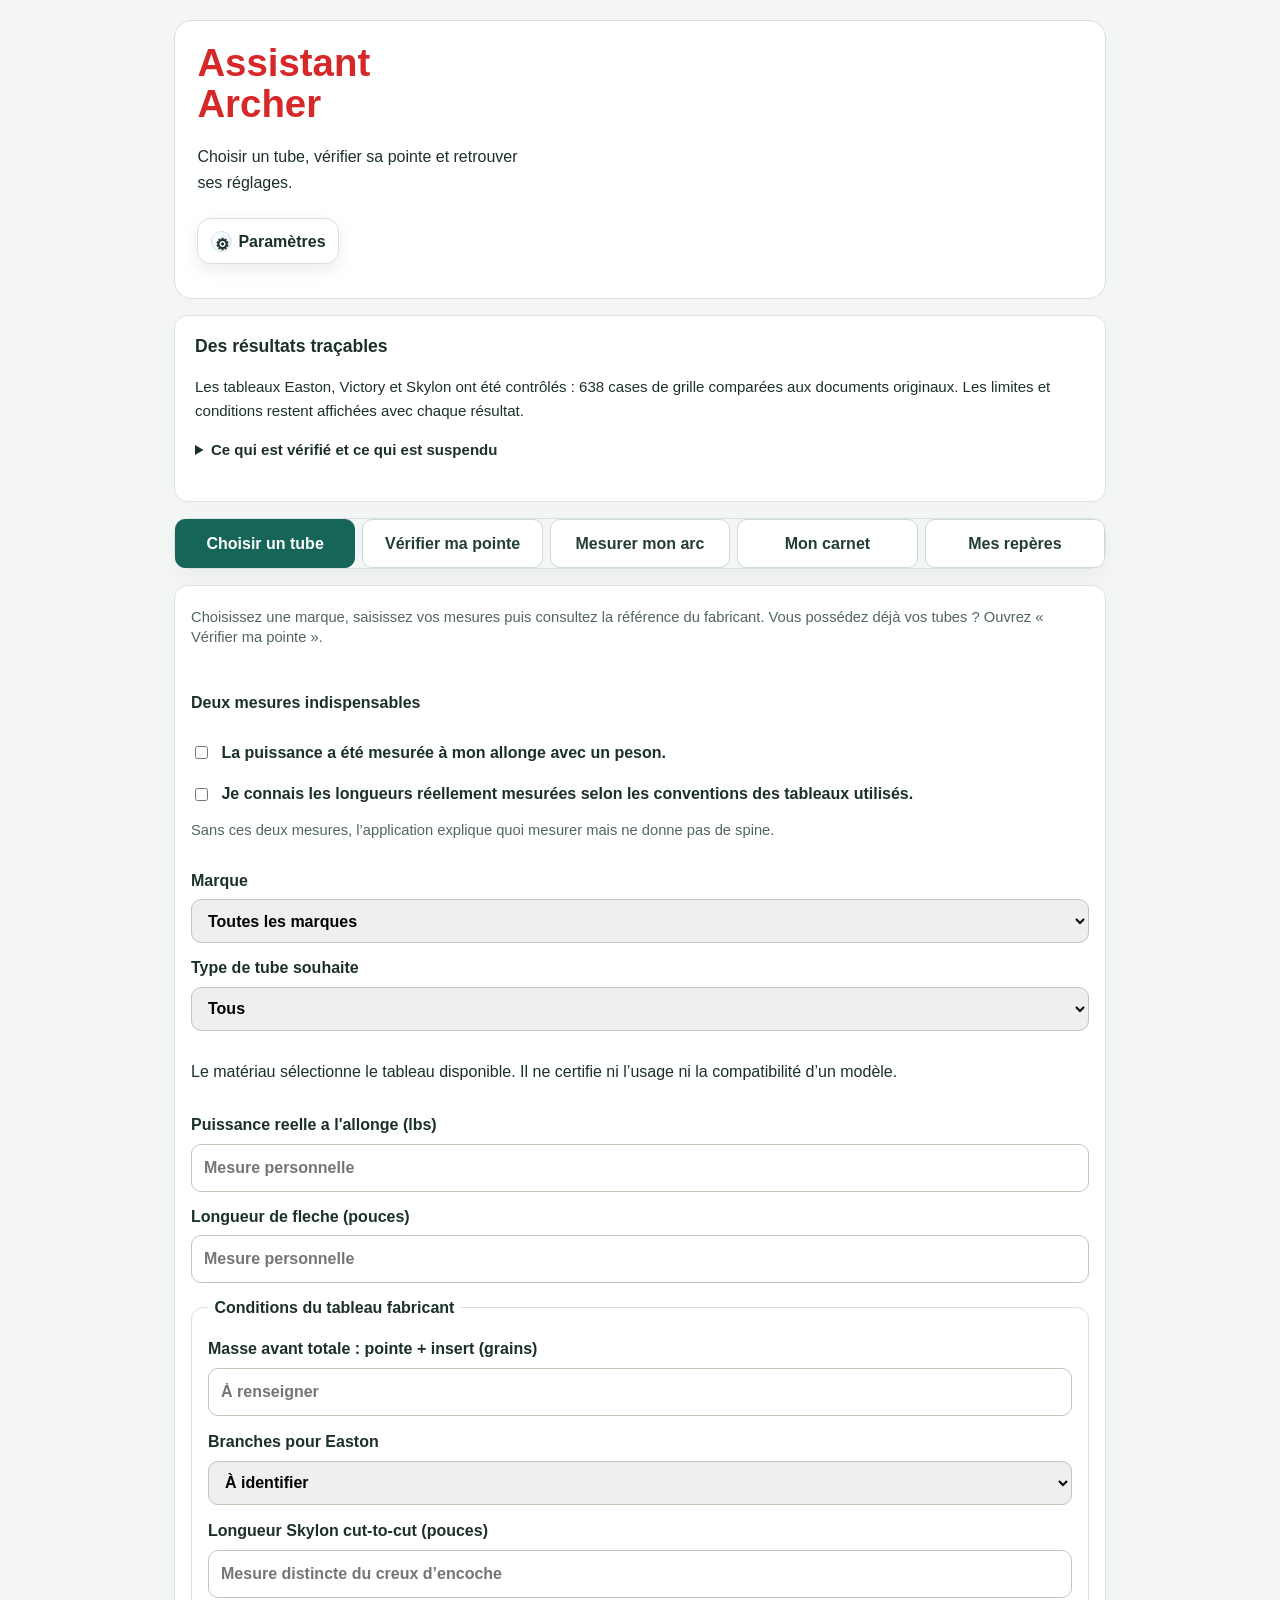
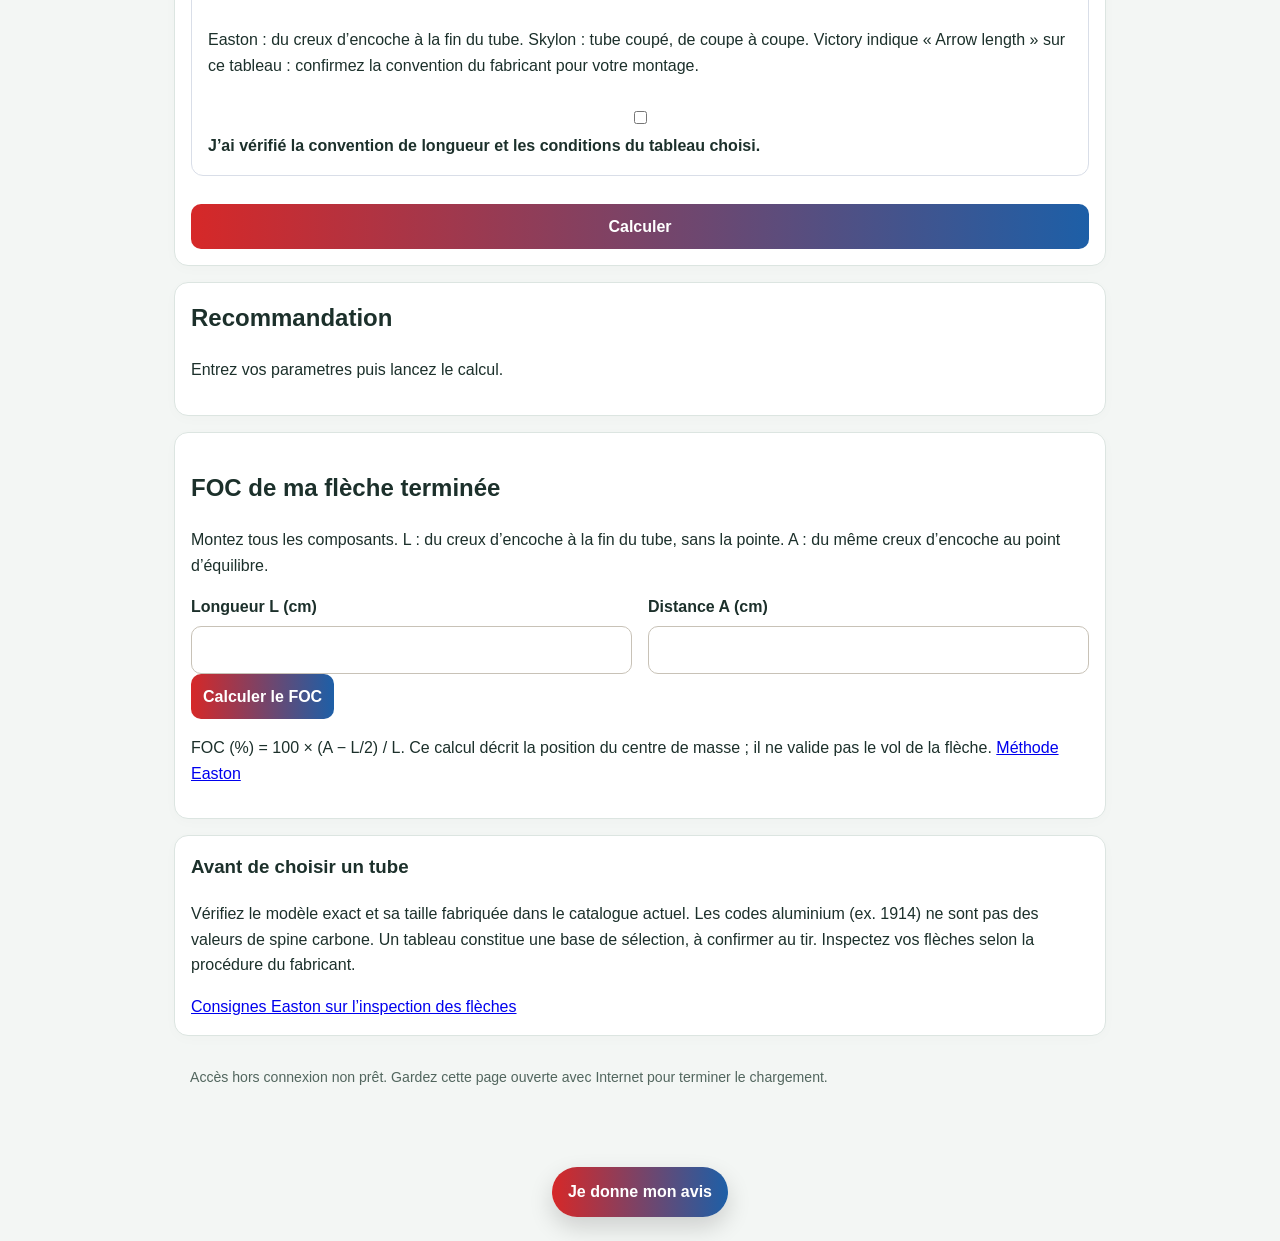
==== commit 7e6835a5: "Ajouter le contrôle de pointe, la restauration du carnet et le mode hors connexion" ====
--- a/index.html
+++ b/index.html
@@ -8,29 +8,60 @@
   <meta name="theme-color" content="#b23b2f" />
   <link rel="manifest" href="manifest.webmanifest" />
   <link rel="icon" href="icon-assistant-archer-v11.svg" type="image/svg+xml" />
-  <link rel="stylesheet" href="styles.css?v=20260919-v63" />
-  <link rel="stylesheet" href="arrow-builder.css?v=20260919-v63" />
-  <link rel="stylesheet" href="ui-polish.css?v=20260919-prealpha-v15" />
-  <link rel="stylesheet" href="foc-measure.css?v=20260919-v63" />
+  <link rel="stylesheet" href="styles.css?v=20261108-pointe-3" />
+  <link rel="stylesheet" href="release.css?v=20261108-pointe-3" />
 </head>
 <body>
   <main class="app">
     <header class="hero">
       <h1>Assistant Archer</h1>
-      <p>Choisir ses fleches, regler son arc et garder ses reperes.</p>
+      <p>Choisir un tube, vérifier sa pointe et retrouver ses réglages.</p>
       <details class="app-settings">
-        <summary class="app-settings-toggle" aria-label="Ouvrir les parametres"><span class="gear-icon" aria-hidden="true">&#9881;</span><span> Reglages Parametres</span></summary>
+        <summary class="app-settings-toggle" aria-label="Ouvrir les parametres"><span class="gear-icon" aria-hidden="true">&#9881;</span><span> Paramètres</span></summary>
         <div class="app-settings-body">
           <div class="app-settings-grid">
-            <div class="theme-picker"><label for="themeSelect">Theme</label><select id="themeSelect"><option value="cible">Cible</option><option value="campagne">Campagne</option><option value="3d">3D</option></select></div>
-            <label>Type d arc<select id="bowStyle"><option value="classique">Classique</option><option value="barebow">Barebow</option></select></label>
+            <div class="theme-picker"><label for="themeSelect">Thème</label><select id="themeSelect"><option value="cible">Cible</option><option value="campagne">Campagne</option><option value="3d">3D</option></select></div>
+            <label>Type d’arc<select id="bowStyle"><option value="classique">Classique</option><option value="barebow">Barebow</option></select></label>
           </div>
           <p id="appReleaseStatic" style="margin:.8rem 0 0;font-weight:700;opacity:.8">Version : audit du 21 octobre 2026</p>
         </div>
       </details>
     </header>
 
-    <nav class="tab-nav" aria-label="Navigation principale"><button type="button" class="tab-button is-active" data-tab="spine">Choix des fleches</button><button type="button" class="tab-button" data-tab="arc-setup">Reglage de base</button><button type="button" class="tab-button" data-tab="notebook">Mes reglages</button><button type="button" class="tab-button" data-tab="sight" id="sightTabButton">Reperes</button></nav>
+    <nav class="tab-nav" aria-label="Navigation principale"><button type="button" class="tab-button is-active" data-tab="spine">Choisir un tube</button><button type="button" class="tab-button" data-tab="point">Vérifier ma pointe</button><button type="button" class="tab-button" data-tab="arc-setup">Mesurer mon arc</button><button type="button" class="tab-button" data-tab="notebook">Mon carnet</button><button type="button" class="tab-button" data-tab="sight" id="sightTabButton">Mes repères</button></nav>
+
+    <section class="tab-panel" data-panel="point" hidden>
+      <section class="card">
+        <h2>Mon tube, mon spine, ma pointe</h2>
+        <p>Vérifiez votre montage actuel, comparez vos options de pointe et préparez un essai au tir. Pour arc classique ou arc nu à décoche aux doigts.</p>
+        <form id="point-form" novalidate>
+          <fieldset><legend>1. Mon tube actuel</legend><div class="field-grid">
+            <label>Marque du tube<select id="point-brand"><option value="">Choisir la marque</option><option value="easton">Easton</option><option value="victory">Victory</option><option value="skylon">Skylon</option><option value="carbon">Carbon Express (document uniquement)</option></select></label>
+            <label>Modèle exact<input id="point-model" type="text" maxlength="100" placeholder="Inscription sur le tube" required></label>
+            <label>Type de tube<select id="point-material"><option value="carbon">Carbone ou aluminium/carbone</option><option value="alu">Aluminium — code de taille</option></select></label>
+            <label>Spine ou code inscrit<input id="point-spine" type="text" maxlength="30" placeholder="Valeur inscrite sur votre tube" required></label>
+            <label>Longueur pour ce tableau (pouces)<input id="point-length" type="number" min="1" step="any" required></label>
+            <label>Puissance mesurée à mon allonge (lb)<input id="point-weight" type="number" min="1" step="any" required></label>
+            <label>Type de branches<select id="point-limbs"><option value="">À identifier</option><option value="carbon">Carbone de compétition (termes Easton)</option><option value="beginner">Bois / fibre de verre débutant</option></select></label>
+          </div><p id="point-length-help" class="field-hint"></p><p>Le code d’un tube aluminium (par exemple 1914) ne se convertit pas directement en spine carbone.</p></fieldset>
+          <fieldset><legend>2. Ma masse avant</legend><div class="field-grid">
+            <label>Masse de ma pointe (grains)<input id="point-mass" type="number" min="1" step="any" required></label>
+            <label>Insert, outsert et autres composants avant (grains)<input id="point-insert" type="number" min="0" step="any" placeholder="0 si aucun" required></label>
+          </div><label>Autres masses de pointe à comparer (facultatif)<input id="point-candidates" type="text" maxlength="150" placeholder="Séparer les masses par ;" aria-describedby="candidate-help"></label><p id="candidate-help">Saisissez seulement les masses que vous envisagez pour une pointe compatible. L’insert reste inchangé dans la comparaison.</p></fieldset>
+          <details class="trial-details"><summary>3. J’ai fait un essai fûts nus / flèches empennées (facultatif)</summary>
+            <p>Comparez des flèches de même montage, pointes de cible, au même point visé. Observez les groupes depuis le pas de tir. Contrôlez d’abord le détalonnage et les contacts ; faites-vous accompagner pour vos premiers essais.</p>
+            <div class="field-grid"><label>Ma latéralité<select id="point-hand"><option value="">À préciser</option><option value="right">Droitier</option><option value="left">Gaucher</option></select></label>
+            <label>Groupe des fûts nus par rapport aux empennées<select id="point-impact"><option value="none">Pas d’essai / résultat incertain</option><option value="left">À gauche</option><option value="center">Dans le même groupe</option><option value="right">À droite</option></select></label></div>
+            <label class="check-line"><input id="point-repeatable" type="checkbox"> L’écart est répété sur plusieurs volées, avec des groupements réguliers.</label>
+            <label class="check-line"><input id="point-clearance" type="checkbox"> J’ai contrôlé l’absence de contact parasite des flèches avec l’arc.</label>
+          </details>
+          <label class="check-line"><input id="point-measured" type="checkbox"> Je confirme mes mesures, les masses avant et la convention de longueur du fabricant.</label>
+          <button type="submit">Vérifier mon montage et mes options</button>
+        </form>
+      </section>
+      <section class="card result" id="point-result" aria-live="polite"><h2>Ma pointe est-elle adaptée ?</h2><p>Le spine seul ne suffit pas. Renseignez le montage pour lire le tableau ; ajoutez votre essai pour obtenir une piste de réglage.</p></section>
+      <section class="card"><button id="save-point" type="button" disabled>Enregistrer dans mon carnet</button><p id="point-save-status" role="status"></p></section>
+    </section>
 
     <section class="tab-panel is-active" data-panel="spine">
       <section class="card arrow-search-card"><form id="spine-form" novalidate autocomplete="off">
@@ -77,11 +108,16 @@
   </main>
   <button id="feedbackToggleBtn" class="feedback-toggle" type="button" aria-expanded="false" aria-controls="feedbackPanel">Je donne mon avis</button>
   <section id="feedbackPanel" class="feedback-panel" hidden><div class="feedback-panel-card"><div class="feedback-panel-head"><h2>Je donne mon avis</h2><button id="feedbackCloseBtn" type="button" class="feedback-close">Fermer</button></div><form id="feedbackForm"><fieldset class="feedback-categories"><legend>Categorie</legend><label><input type="radio" name="feedbackCategory" value="Ca manque" /> Ca manque</label><label><input type="radio" name="feedbackCategory" value="C'est faux" /> C'est faux</label><label><input type="radio" name="feedbackCategory" value="C'est confus" /> C'est confus</label><label><input type="radio" name="feedbackCategory" value="C'est utile" /> C'est utile</label></fieldset><label>Mon avis<textarea id="feedbackMessage" rows="4" maxlength="600"></textarea></label><div class="row-actions"><button id="feedbackSendBtn" type="button">Envoyer mon avis</button><button id="feedbackResetBtn" type="button">Vider</button></div></form><p id="feedbackStatus"></p></div></section>
-  <script src="app-config.js?v=20261108-reprise-1"></script>
-  <script src="app.js?v=20261108-reprise-1"></script>
-  <script src="foc-measure.js?v=20261108-reprise-1"></script>
-  <script src="reliability.js?v=20261108-reprise-1"></script>
-  <script src="verified-engine.js?v=20261108-reprise-1"></script>
-  <script src="verified-app.js?v=20261108-reprise-1"></script>
+  <script src="app-config.js?v=20261108-pointe-3"></script>
+  <script src="app.js?v=20261108-pointe-3"></script>
+  <script src="foc-measure.js?v=20261108-pointe-3"></script>
+  <script src="reliability.js?v=20261108-pointe-3"></script>
+  <script src="verified-engine.js?v=20261108-pointe-3"></script>
+  <script src="verified-app.js?v=20261108-pointe-3"></script>
+  <script src="point-advisor.js?v=20261108-pointe-3"></script>
+  <script src="point-ui.js?v=20261108-pointe-3"></script>
+  <script src="backup-data.js?v=20261108-pointe-3"></script>
+  <script src="backup-ui.js?v=20261108-pointe-3"></script>
+  <script src="pwa.js?v=20261108-pointe-3"></script>
 </body>
 </html>
--- a/release.css
+++ b/release.css
@@ -0,0 +1,44 @@
+/* Une lecture calme et des actions accessibles sur téléphone. */
+:root { --accent:#156658; --accent-2:#18493f; --line:#dce5e1; }
+body { background:#f3f6f4; color:#1c302b; line-height:1.6; }
+.app { max-width:960px; padding-bottom:3rem; }
+.hero { background:#fff; padding:1.4rem; box-shadow:none; }
+.hero::after { display:none; }
+.hero h1 { font-size:clamp(1.8rem,5vw,2.4rem); }
+.card { background:#fff; border-color:#dce5e1; box-shadow:0 3px 14px #163c2c05; }
+.app-settings { position:static; justify-self:start; }
+.app-settings-toggle { width:auto; min-height:44px; padding:.4rem .8rem; gap:.4rem; }
+.app-settings-body { z-index:10; }
+.tab-nav { display:flex; flex-wrap:wrap; gap:.45rem; margin:1rem 0; background:none; padding:0; }
+.tab-button { flex:1 1 150px; padding:.85rem .65rem; min-height:48px; background:#fff; color:#243d35; border:1px solid #ccdcd5; }
+.tab-button.is-active { background:#156658; border-color:#156658; color:#fff; }
+button { min-height:44px; }
+button:disabled { opacity:.5; cursor:default; }
+input,select,textarea { font:inherit; max-width:100%; min-width:0; min-height:44px; }
+input[type="checkbox"],input[type="radio"] { min-height:0; width:auto; accent-color:#156658; }
+input:focus-visible,select:focus-visible,button:focus-visible,textarea:focus-visible,summary:focus-visible { outline:3px solid #217e69; outline-offset:3px; }
+form,fieldset { min-width:0; }
+fieldset { border:1px solid #dce5e1; border-radius:12px; padding:1rem; margin:0 0 1rem; }
+legend { font-weight:750; padding:0 .4rem; }
+#point-form { display:grid; gap:.8rem; }
+#point-form fieldset label,#backup-card label { display:grid; gap:.35rem; }
+.field-grid { gap:1rem; }
+.field-grid>* { min-width:0; }
+.check-line,.measurement-check label { display:flex!important; align-items:flex-start; gap:.65rem; padding:.5rem 0; }
+.check-line input,.measurement-check input { margin-top:.4rem; flex:none; }
+details { margin:.7rem 0; }
+summary { cursor:pointer; font-weight:650; min-height:36px; }
+.trial-details { padding:1rem; background:#f3f7f5; border-radius:12px; }
+.answer-lead { font-size:1.2rem; font-weight:700; color:#155f50; }
+.field-hint,#candidate-help { color:#52665e; font-size:.92rem; }
+.table-scroll { overflow-x:auto; }
+table { border-collapse:collapse; width:100%; }
+th,td { padding:.7rem; border-bottom:1px solid #dce5e1; text-align:left; vertical-align:top; }
+th { background:#edf4f0; }
+.reliability-card { font-size:.94rem; padding:1rem 1.25rem; }
+.reliability-card h2 { font-size:1.1rem; margin-top:0; }
+.app-connection { padding:1rem; font-size:.88rem; color:#52665e; }
+.feedback-toggle { position:static; display:block; margin:0 auto 1.5rem; }
+.guided-questions:empty { display:none; }
+@media(max-width:600px) { .app { padding:12px 10px 30px; } .tab-button { flex-basis:42%; } .card { padding:1rem; } .field-grid { grid-template-columns:minmax(0,1fr); } }
+[hidden] { display:none!important; }
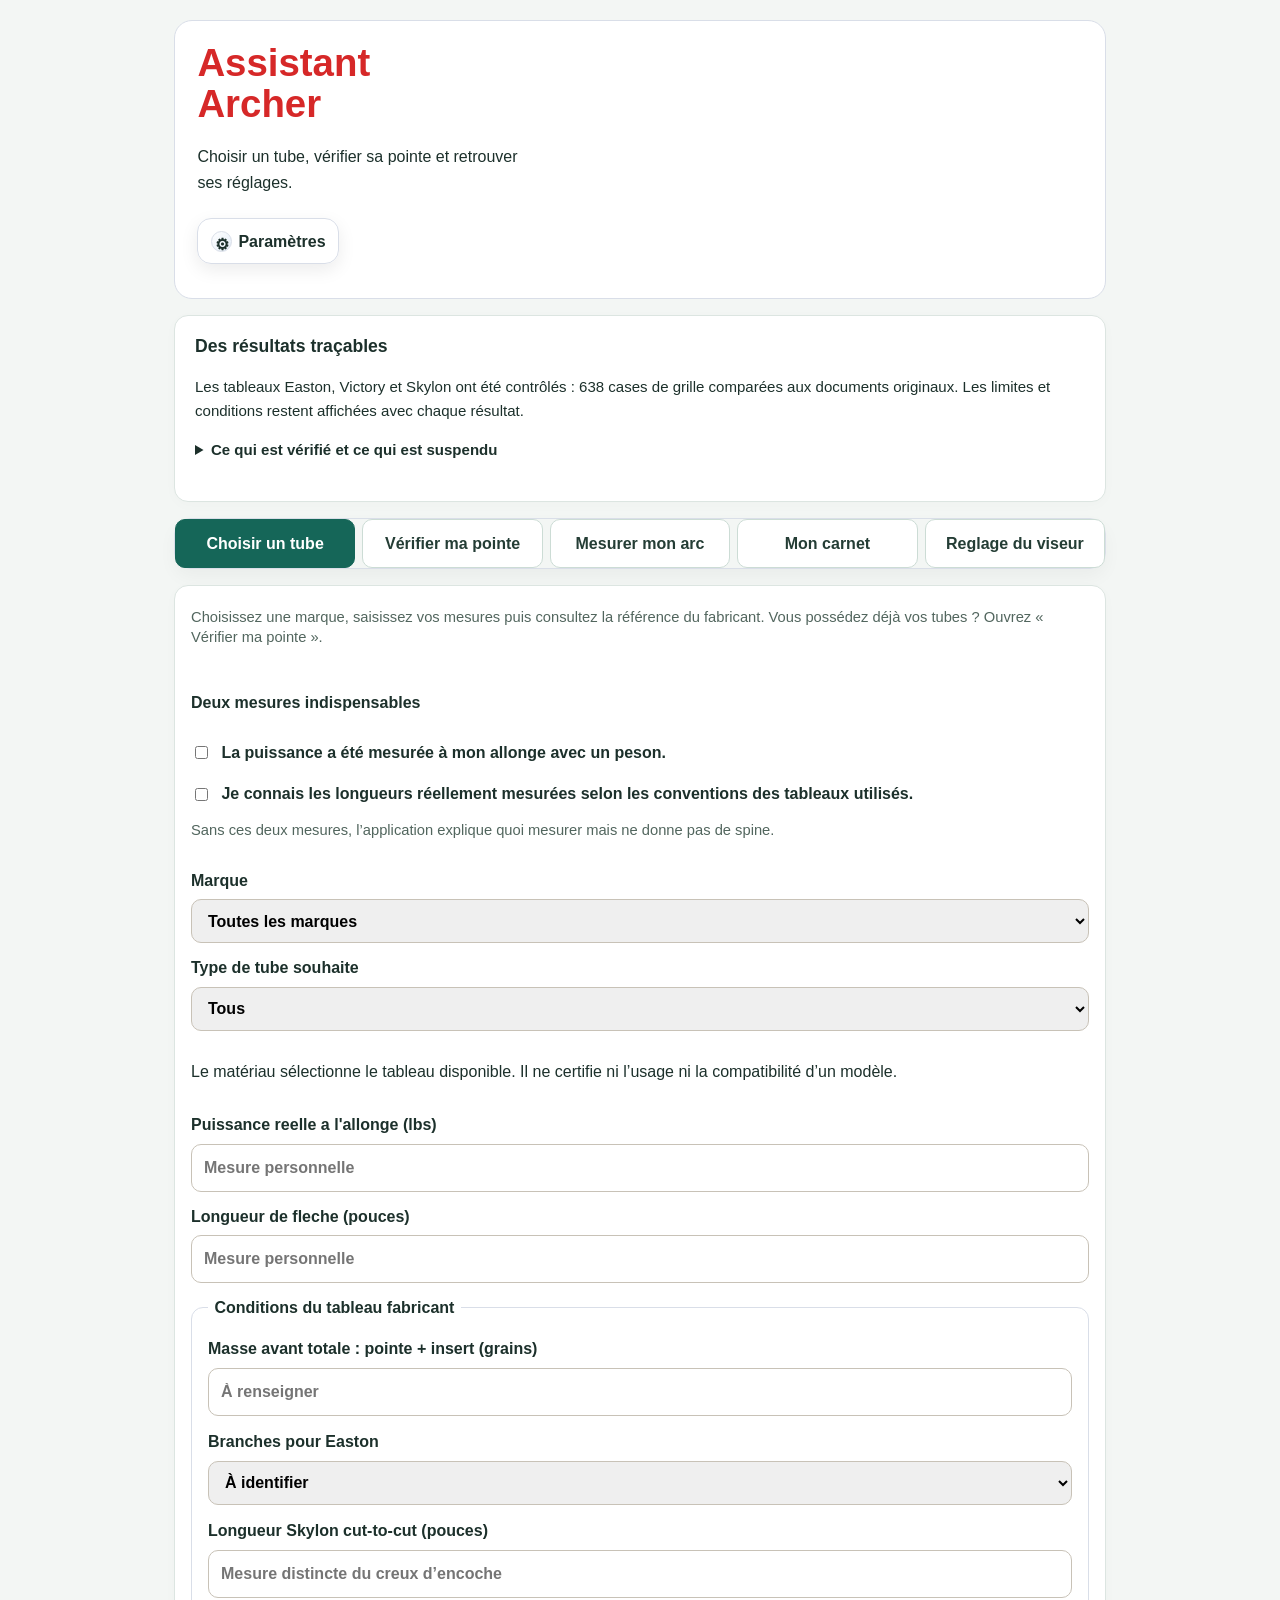
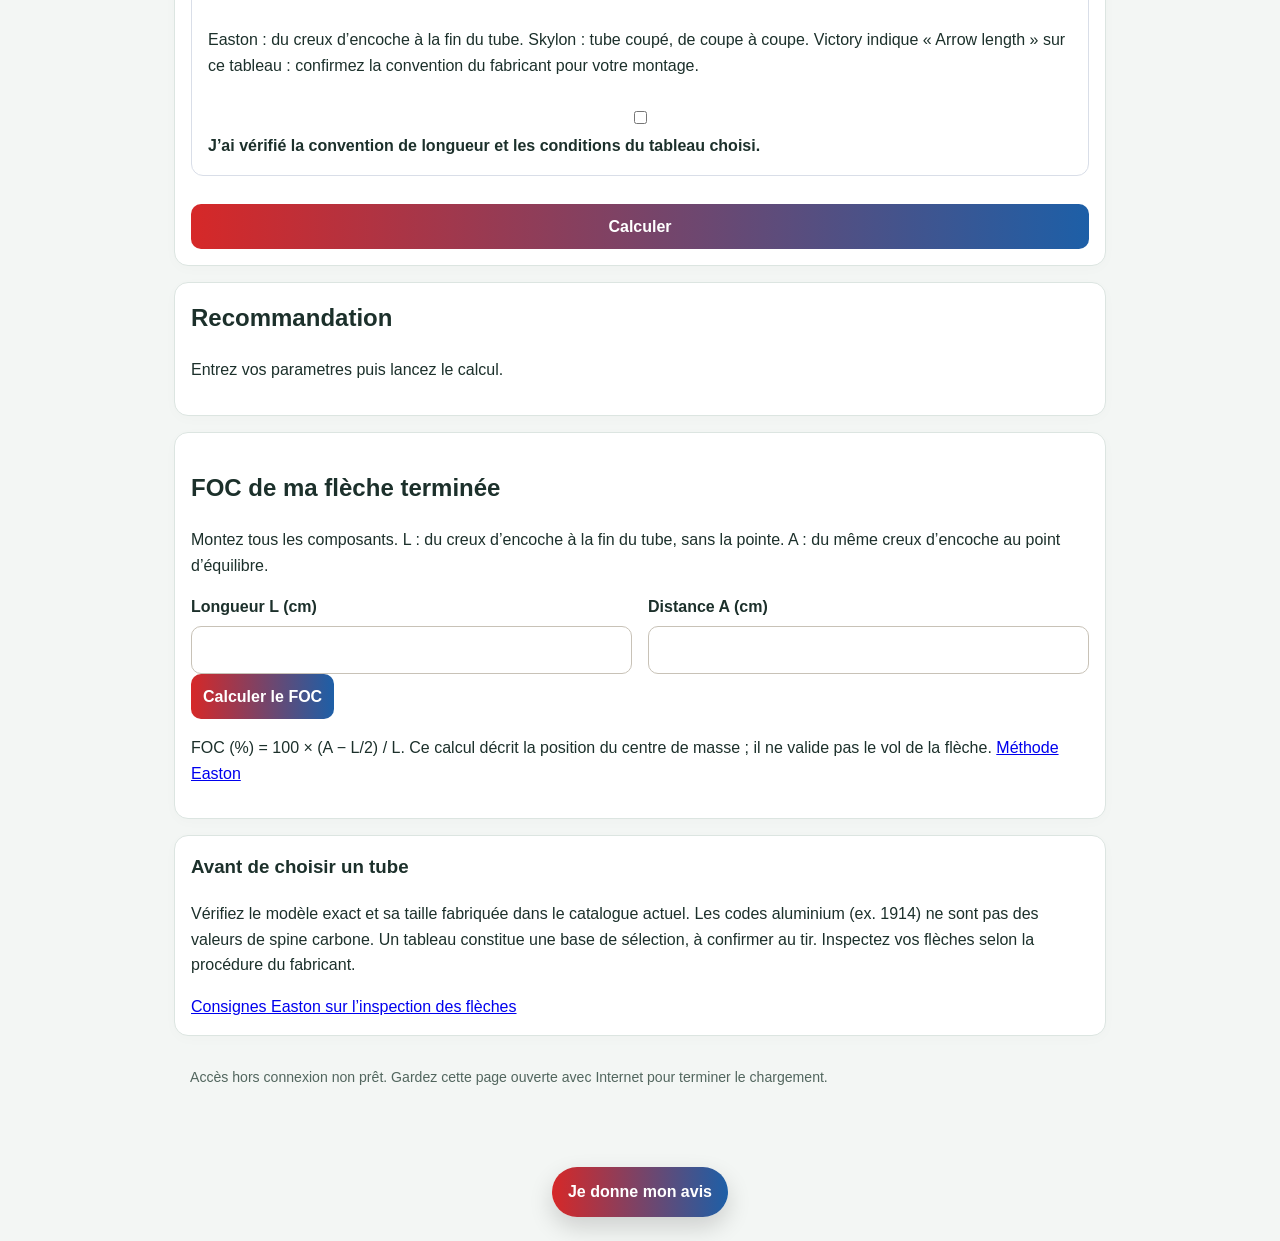
==== commit 3128b18a: "Restaurer le carnet en blocs et les repères sur réglette et palette" ====
--- a/index.html
+++ b/index.html
@@ -8,8 +8,8 @@
   <meta name="theme-color" content="#b23b2f" />
   <link rel="manifest" href="manifest.webmanifest" />
   <link rel="icon" href="icon-assistant-archer-v11.svg" type="image/svg+xml" />
-  <link rel="stylesheet" href="styles.css?v=20261108-pointe-3" />
-  <link rel="stylesheet" href="release.css?v=20261108-pointe-3" />
+  <link rel="stylesheet" href="styles.css?v=20261108-personal-6" />
+  <link rel="stylesheet" id="releaseTheme" href="release.css?v=20261108-personal-6" />
 </head>
 <body>
   <main class="app">
@@ -102,22 +102,266 @@
       </form></section><section class="card result" id="arcSetupResult" aria-live="polite"><h2>Resultat</h2><p>Entrez vos mesures puis lancez l'analyse.</p></section>
     </section>
 
-    <section class="tab-panel" data-panel="sight" hidden><section class="card"><h2 id="sightHeading">Mes reperes</h2><p id="sightIntro">Enregistrez vos reperes personnels.</p><form id="sight-form" autocomplete="off"><div class="field-grid"><label>Date<input id="sightDate" type="date" /></label><label>Titre<input id="sightTitle" type="text" maxlength="80" /></label><label>Materiel<input id="sightEquipment" type="text" maxlength="160" /></label><label>Fleches<input id="sightArrows" type="text" maxlength="120" /></label></div><div id="sightMarkers" class="sight-markers"><label>18 m<input id="sightMark18" type="text" /></label><label>30 m<input id="sightMark30" type="text" /></label><label>40 m<input id="sightMark40" type="text" /></label><label>50 m<input id="sightMark50" type="text" /></label><label>60 m<input id="sightMark60" type="text" /></label><label>70 m<input id="sightMark70" type="text" /></label></div><div class="field-grid"><label id="scaleLabelSideSight">Cote de l'echelle<input id="sightScaleSide" type="text" /></label><label>Distance personnalisee<input id="sightCustomDistance" type="number" min="1" max="100" /></label><button id="addSightDistanceBtn" type="button">Ajouter la distance</button></div><label id="sightNotesLabel">Notes<textarea id="sightNotes" rows="4"></textarea></label><div class="row-actions"><button id="saveSightBtn" type="submit">Enregistrer</button><button id="resetSightBtn" type="button">Vider</button></div></form><p id="sightHelp"></p><p id="sightScaleNote"></p></section><section class="card result" id="sightResult"><h2 id="sightResultHeading">Reperes enregistres</h2><p id="sightStatus">Aucun repere pour le moment.</p><div id="sightContent"></div><div id="sightRail"></div></section></section>
-
-    <section class="tab-panel" data-panel="notebook" hidden><section class="card"><h2>Carnet de reglage</h2><form id="notebook-form" autocomplete="off"><div class="row-actions"><button id="prefillNotebookBtn" type="button">Reprendre les derniers calculs</button><button id="resetNotebookBtn" type="button">Vider le formulaire</button></div><div class="field-grid"><label>Date<input id="notebookDate" type="date" /></label><label>Nom de la configuration<input id="notebookTitle" type="text" maxlength="80" /></label><label>Arc / poignee<input id="notebookArcModel" type="text" /></label><label>Taille d'arc<input id="notebookArcLength" type="text" /></label><label>Taille de poignee<input id="notebookRiserLength" type="text" /></label><label>Branches<input id="notebookLimbs" type="text" /></label><label>Puissance branches<input id="notebookLimbWeight" type="text" /></label><label>Allonge<input id="notebookDrawLength" type="text" /></label><label>Band<input id="notebookBrace" type="text" /></label><label>Tiller haut<input id="notebookUpperTiller" type="text" /></label><label>Tiller bas<input id="notebookLowerTiller" type="text" /></label><label>Tiller positif<input id="notebookPositiveTiller" type="text" /></label><label>Puissance estimee<input id="notebookEstimatedWeight" type="text" /></label><label>Marque fleche<input id="notebookArrowBrand" type="text" /></label><label>Modele fleche<input id="notebookArrowModel" type="text" list="notebookArrowModelOptions" /><datalist id="notebookArrowModelOptions"></datalist><small id="notebookArrowModelHint" class="field-hint"></small></label><label>Spine<input id="notebookArrowSpine" type="text" /></label><label>Longueur<input id="notebookArrowLength" type="text" /></label><label>Pointe<input id="notebookPointWeight" type="text" /></label></div><label>Notes<textarea id="notebookNotes" rows="5" maxlength="1000"></textarea></label></form></section><section class="card result" id="notebookResult"><h2>Fiches enregistrees</h2><p id="notebookStatus">Aucune fiche pour le moment.</p><div id="notebookContent"></div></section></section>
+    <section class="tab-panel" data-panel="sight" hidden>
+      <section class="card sight-card">
+        <div class="sight-header">
+          <div>
+            <h2 id="sightHeading">Reglage du viseur</h2>
+            <p id="sightIntro">Enregistrez vos reperes de viseur par distance et visualisez-les sur une reglette.</p>
+          </div>
+          <div class="sight-logo" aria-hidden="true">
+            <span class="sight-logo-ring"></span>
+            <span class="sight-logo-pin"></span>
+          </div>
+        </div>
+
+        <form id="sight-form" novalidate autocomplete="off">
+          <section class="subcard">
+            <h3>Fiche viseur</h3>
+            <div class="field-grid">
+              <label>
+                Date
+                <input id="sightDate" type="date" required />
+              </label>
+              <label>
+                Titre
+                <input id="sightTitle" type="text" maxlength="100" placeholder="Ex : exterieur carbone / salle alu" />
+              </label>
+              <label>
+                Viseur / arc
+                <input id="sightEquipment" type="text" maxlength="100" placeholder="Ex : Shibuya / viseur club / WNS" />
+              </label>
+              <label>
+                Fleches utilisees
+                <input id="sightArrows" type="text" maxlength="100" placeholder="Ex : Skylon Paragon 700, pointe 100 gr" />
+              </label>
+            </div>
+          </section>
+
+          <section class="subcard">
+            <h3>Reperes par distance</h3>
+            <div class="sight-layout">
+              <div class="sight-mark-grid sight-mark-fields" aria-hidden="true">
+                <label>
+                  18 m
+                  <input id="sightMark18" class="sight-mark-input" data-distance="18" type="hidden" inputmode="decimal" maxlength="20" />
+                </label>
+                <label>
+                  30 m
+                  <input id="sightMark30" class="sight-mark-input" data-distance="30" type="hidden" inputmode="decimal" maxlength="20" />
+                </label>
+                <label>
+                  40 m
+                  <input id="sightMark40" class="sight-mark-input" data-distance="40" type="hidden" inputmode="decimal" maxlength="20" />
+                </label>
+                <label>
+                  50 m
+                  <input id="sightMark50" class="sight-mark-input" data-distance="50" type="hidden" inputmode="decimal" maxlength="20" />
+                </label>
+                <label>
+                  60 m
+                  <input id="sightMark60" class="sight-mark-input" data-distance="60" type="hidden" inputmode="decimal" maxlength="20" />
+                </label>
+                <label>
+                  70 m
+                  <input id="sightMark70" class="sight-mark-input" data-distance="70" type="hidden" inputmode="decimal" maxlength="20" />
+                </label>
+              </div>
+              <div class="sight-custom-distance">
+                <label>
+                  Ecriture reglette
+                  <select id="scaleLabelSideSight" aria-label="Position des mesures de reglette viseur">
+                    <option value="left">Gauche</option>
+                    <option value="right">Droite</option>
+                  </select>
+                </label>
+                <label>
+                  Distance a reperer (m)
+                  <input id="sightCustomDistance" type="number" min="1" max="120" step="1" inputmode="numeric" placeholder="Ex : 25" />
+                </label>
+                <button id="addSightDistanceBtn" type="button">Ajouter le curseur</button>
+              </div>
+
+              <div class="sight-visual" id="sightVisual" aria-label="Representation des reperes de viseur">
+                <p class="sight-help" id="sightHelp">Indiquez une distance, ajoutez le curseur, puis glissez-le sur la reglette.</p>
+                <div class="sight-rail" id="sightRail" aria-label="Reglette de viseur de 0 a 16 centimetres">
+                  <span class="sight-scale-label" style="top: 8%">0 cm</span>
+                  <span class="sight-scale-label" style="top: 29%">4</span>
+                  <span class="sight-scale-label" style="top: 50%">8</span>
+                  <span class="sight-scale-label" style="top: 71%">12</span>
+                  <span class="sight-scale-label" style="top: 92%">16 cm</span>
+                  <span class="sight-tick is-major" style="top: 8%"></span>
+                  <span class="sight-tick is-major" style="top: 29%"></span>
+                  <span class="sight-tick is-major" style="top: 50%"></span>
+                  <span class="sight-tick is-major" style="top: 71%"></span>
+                  <span class="sight-tick is-major" style="top: 92%"></span>
+                  <div id="sightMarkers" class="sight-markers"></div>
+                </div>
+                <p class="sight-scale-note" id="sightScaleNote">0 cm en haut, 16 cm en bas. Fleches clavier : 1 mm, Page : 1 cm.</p>
+              </div>
+            </div>
+            <label>
+              <span id="sightNotesLabel">Notes viseur</span>
+              <textarea id="sightNotes" rows="3" maxlength="700" placeholder="Ex : verifier 50 m avec vent de face, lumiere faible, changement de pointe..."></textarea>
+            </label>
+            <div class="row-actions">
+              <button id="saveSightBtn" type="submit">Enregistrer le reglage viseur</button>
+              <button id="resetSightBtn" type="button">Vider</button>
+            </div>
+          </section>
+        </form>
+      </section>
+
+      <section class="card result" id="sightResult" aria-live="polite">
+        <h2 id="sightResultHeading">Reglages viseur enregistres</h2>
+        <p id="sightStatus">Aucun reglage viseur pour le moment.</p>
+        <div id="sightContent"></div>
+      </section>
+    </section>
+
+    <section class="tab-panel" data-panel="notebook" hidden>
+      <section class="card">
+        <h2>Carnet de reglage</h2>
+        <p>Enregistrez une fiche personnelle pour garder une trace du materiel, des reglages et des fleches utilisees.</p>
+        <form id="notebook-form" novalidate autocomplete="off">
+          <section class="subcard">
+            <h3>Demarrage rapide</h3>
+            <p>Le plus simple est de repartir du dernier calcul deja fait dans l'app.</p>
+            <div class="row-actions">
+              <button id="prefillNotebookBtn" type="button">Pre-remplir avec le dernier calcul</button>
+              <button id="saveNotebookBtn" type="submit">Enregistrer la fiche</button>
+              <button id="resetNotebookBtn" type="button">Vider</button>
+            </div>
+          </section>
+
+          <section class="subcard">
+            <h3>Fiche</h3>
+            <div class="field-grid">
+              <label>
+                Date
+                <input id="notebookDate" type="date" required />
+              </label>
+              <label>
+                Titre libre
+                <input id="notebookTitle" type="text" maxlength="100" placeholder="Ex : reglages salle mars / setup exterieur" />
+              </label>
+            </div>
+          </section>
+
+          <section class="subcard">
+            <h3>Materiel</h3>
+            <div class="field-grid">
+              <label>
+                Arc / modele
+                <input id="notebookArcModel" type="text" maxlength="100" placeholder="Ex : WNS / Hoyt / autre" />
+              </label>
+              <label>
+                Taille d'arc
+                <input id="notebookArcLength" type="text" maxlength="20" placeholder='Ex : 68"' />
+              </label>
+              <label>
+                Poignee
+                <input id="notebookRiserLength" type="text" maxlength="20" placeholder='Ex : 25"' />
+              </label>
+              <label>
+                Branches
+                <input id="notebookLimbs" type="text" maxlength="100" placeholder="Ex : WNS / Uukha / autre" />
+              </label>
+              <label>
+                Puissance marquee
+                <input id="notebookLimbWeight" type="text" maxlength="20" placeholder="Ex : 30 lbs" />
+              </label>
+              <label>
+                Allonge
+                <input id="notebookDrawLength" type="text" maxlength="20" placeholder='Ex : 28"' />
+              </label>
+            </div>
+          </section>
+
+          <section class="subcard">
+            <h3>Reglage</h3>
+            <div class="field-grid">
+              <label>
+                Band
+                <input id="notebookBrace" type="text" maxlength="20" placeholder="Ex : 22,5 cm" />
+              </label>
+              <label>
+                Tiller haut
+                <input id="notebookUpperTiller" type="text" maxlength="20" placeholder="Ex : 222 mm" />
+              </label>
+              <label>
+                Tiller bas
+                <input id="notebookLowerTiller" type="text" maxlength="20" placeholder="Ex : 216 mm" />
+              </label>
+              <label>
+                Tiller positif
+                <input id="notebookPositiveTiller" type="text" maxlength="20" placeholder="Ex : +6 mm" />
+              </label>
+              <label>
+                Puissance tiree estimee
+                <input id="notebookEstimatedWeight" type="text" maxlength="20" placeholder="Ex : 31 lbs" />
+              </label>
+            </div>
+          </section>
+
+          <section class="subcard">
+            <h3>Fleches</h3>
+            <div class="field-grid">
+              <label>
+                Marque
+                <input id="notebookArrowBrand" type="text" maxlength="80" placeholder="Ex : Skylon" />
+              </label>
+              <label>
+                Modele
+                <input id="notebookArrowModel" type="text" maxlength="100" list="notebookArrowModelOptions" placeholder="Ex : Paragon 800" />
+                <datalist id="notebookArrowModelOptions"></datalist>
+                <small id="notebookArrowModelHint" class="field-hint"></small>
+              </label>
+              <label>
+                Spine
+                <input id="notebookArrowSpine" type="text" maxlength="40" placeholder="Ex : 800 / A3 / NPX7500" />
+              </label>
+              <label>
+                Longueur
+                <input id="notebookArrowLength" type="text" maxlength="20" placeholder='Ex : 28"' />
+              </label>
+              <label>
+                Pointe
+                <input id="notebookPointWeight" type="text" maxlength="20" placeholder="Ex : 100 gr" />
+              </label>
+            </div>
+          </section>
+
+          <section class="subcard">
+            <h3>Notes</h3>
+            <label>
+              Remarques / sensations / conseil entraineur
+              <textarea id="notebookNotes" rows="5" maxlength="1000" placeholder="Ex : bon ressenti, a re-tester avec 110 gr, avis entraineur..."></textarea>
+            </label>
+          </section>
+        </form>
+      </section>
+
+      <section class="card result" id="notebookResult" aria-live="polite">
+        <h2>Fiches enregistrees</h2>
+        <p id="notebookStatus">Aucune fiche pour le moment.</p>
+        <div id="notebookContent">
+        </div>
+      </section>
+    </section>
   </main>
   <button id="feedbackToggleBtn" class="feedback-toggle" type="button" aria-expanded="false" aria-controls="feedbackPanel">Je donne mon avis</button>
   <section id="feedbackPanel" class="feedback-panel" hidden><div class="feedback-panel-card"><div class="feedback-panel-head"><h2>Je donne mon avis</h2><button id="feedbackCloseBtn" type="button" class="feedback-close">Fermer</button></div><form id="feedbackForm"><fieldset class="feedback-categories"><legend>Categorie</legend><label><input type="radio" name="feedbackCategory" value="Ca manque" /> Ca manque</label><label><input type="radio" name="feedbackCategory" value="C'est faux" /> C'est faux</label><label><input type="radio" name="feedbackCategory" value="C'est confus" /> C'est confus</label><label><input type="radio" name="feedbackCategory" value="C'est utile" /> C'est utile</label></fieldset><label>Mon avis<textarea id="feedbackMessage" rows="4" maxlength="600"></textarea></label><div class="row-actions"><button id="feedbackSendBtn" type="button">Envoyer mon avis</button><button id="feedbackResetBtn" type="button">Vider</button></div></form><p id="feedbackStatus"></p></div></section>
-  <script src="app-config.js?v=20261108-pointe-3"></script>
-  <script src="app.js?v=20261108-pointe-3"></script>
-  <script src="foc-measure.js?v=20261108-pointe-3"></script>
-  <script src="reliability.js?v=20261108-pointe-3"></script>
-  <script src="verified-engine.js?v=20261108-pointe-3"></script>
-  <script src="verified-app.js?v=20261108-pointe-3"></script>
-  <script src="point-advisor.js?v=20261108-pointe-3"></script>
-  <script src="point-ui.js?v=20261108-pointe-3"></script>
-  <script src="backup-data.js?v=20261108-pointe-3"></script>
-  <script src="backup-ui.js?v=20261108-pointe-3"></script>
-  <script src="pwa.js?v=20261108-pointe-3"></script>
+  <script src="app-config.js?v=20261108-personal-6"></script>
+  <script src="app.js?v=20261108-personal-6"></script>
+  <script src="foc-measure.js?v=20261108-personal-6"></script>
+  <script src="reliability.js?v=20261108-personal-6"></script>
+  <script src="verified-engine.js?v=20261108-personal-6"></script>
+  <script src="verified-app.js?v=20261108-personal-6"></script>
+  <script src="point-advisor.js?v=20261108-personal-6"></script>
+  <script src="point-ui.js?v=20261108-personal-6"></script>
+  <script src="backup-data.js?v=20261108-personal-6"></script>
+  <script src="backup-ui.js?v=20261108-personal-6"></script>
+  <script src="pwa.js?v=20261108-personal-6"></script>
 </body>
 </html>
--- a/release.css
+++ b/release.css
@@ -30,6 +30,8 @@
 summary { cursor:pointer; font-weight:650; min-height:36px; }
 .trial-details { padding:1rem; background:#f3f7f5; border-radius:12px; }
 .answer-lead { font-size:1.2rem; font-weight:700; color:#155f50; }
+.mass-proposal { background:#edf6f1; border-left:4px solid #156658; border-radius:12px; padding:1rem; margin-bottom:1.4rem; }
+.mass-proposal h2 { margin-top:0; color:#18493f; }
 .field-hint,#candidate-help { color:#52665e; font-size:.92rem; }
 .table-scroll { overflow-x:auto; }
 table { border-collapse:collapse; width:100%; }
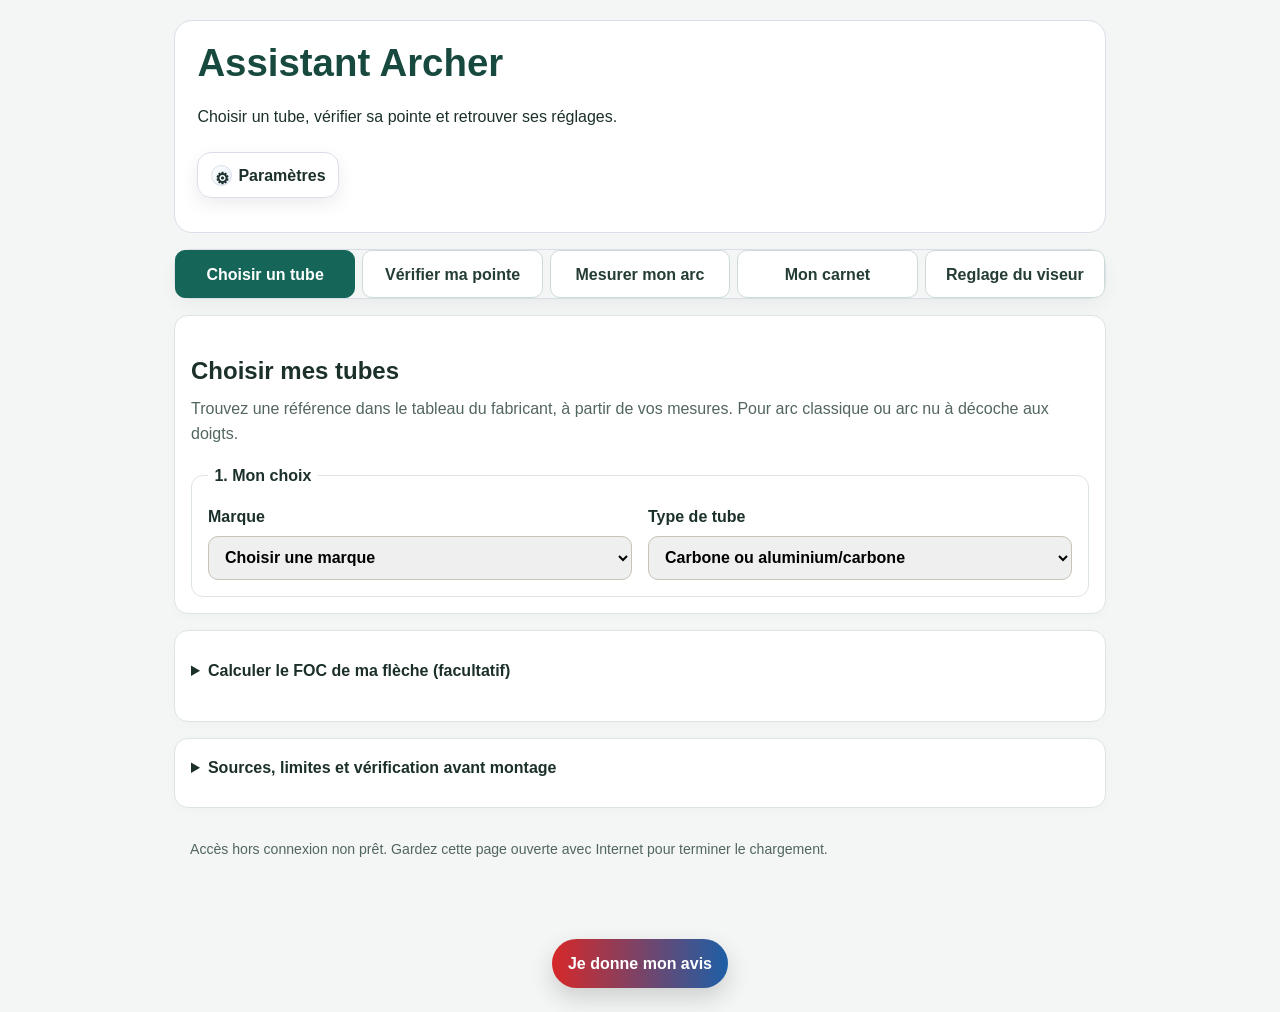
==== commit 0d501989: "Simplifier le choix des tubes et fiabiliser la saisie des mesures" ====
--- a/index.html
+++ b/index.html
@@ -8,8 +8,8 @@
   <meta name="theme-color" content="#b23b2f" />
   <link rel="manifest" href="manifest.webmanifest" />
   <link rel="icon" href="icon-assistant-archer-v11.svg" type="image/svg+xml" />
-  <link rel="stylesheet" href="styles.css?v=20261108-personal-6" />
-  <link rel="stylesheet" id="releaseTheme" href="release.css?v=20261108-personal-6" />
+  <link rel="stylesheet" href="styles.css?v=20261108-tubes-8" />
+  <link rel="stylesheet" id="releaseTheme" href="release.css?v=20261108-tubes-8" />
 </head>
 <body>
   <main class="app">
@@ -64,30 +64,42 @@
     </section>
 
     <section class="tab-panel is-active" data-panel="spine">
-      <section class="card arrow-search-card"><form id="spine-form" novalidate autocomplete="off">
-        <fieldset class="search-mode" aria-describedby="searchModeHelp">
-          <legend>Comment souhaitez-vous chercher ?</legend>
-          <label><input type="radio" name="searchMode" value="guided" checked /> Guide-moi</label>
-          <label><input type="radio" name="searchMode" value="expert" /> Recherche précise</label>
-        </fieldset>
-        <p id="searchModeHelp" class="field-hint">Les résultats sont des lectures de tableaux publiés, sous les conditions de chaque fabricant.</p>
-        <div id="guidedQuestions" class="guided-questions">
-          <label>Votre expérience<select id="archerExperience"><option value="beginner">Je débute</option><option value="club">Je pratique en club</option><option value="experienced">Je connais mon matériel</option></select></label>
-          <label>Quel est votre objectif ?<select id="guidedGoal"><option value="club">Progresser avec un matériel simple</option><option value="performance">Chercher plus de performance</option><option value="competition">Compétition</option></select></label>
-          <div class="measurement-check"><p><strong>Deux mesures indispensables</strong></p><label><input id="drawWeightKnown" type="checkbox" /> La puissance a été mesurée à mon allonge avec un peson.</label><label><input id="arrowLengthKnown" type="checkbox" /> Je connais la longueur réelle de ma flèche, du creux d’encoche à l’extrémité du tube.</label><p id="measurementHelp" class="field-hint">Sans ces deux mesures, l’application explique quoi mesurer mais ne donne pas de spine.</p></div>
-        </div>
-        <label id="shootingProfileWrap" hidden style="display:none">Profil de tir<select id="shootingProfile" required><option value="recurve_outdoor">Recurve exterieur</option><option value="recurve_indoor">Recurve salle</option></select></label>
-        <label>Marque<select id="preferredBrand" required><option value="all">Toutes les marques</option><option value="skylon">Skylon</option><option value="easton">Easton</option><option value="victory">Victory</option><option value="carbon">Carbon Express</option></select></label>
-        <label id="shootingEnvironmentWrap">Où tirez-vous surtout ?<select id="shootingEnvironment" required><option value="outdoor">Extérieur</option><option value="indoor">Salle</option><option value="mixed">Salle et extérieur</option></select></label>
-        <label>Type de tube souhaite<select id="shaftMaterial" required><option value="all">Peu importe / conseille-moi</option><option value="carbon">Carbone</option><option value="alu">Aluminium</option></select></label><p id="materialGuidance">Le lieu de tir n impose pas un materiau. Le carbone est polyvalent, l aluminium est courant en salle, et les tubes aluminium/carbone sont proposes automatiquement lorsqu un modele compatible existe.</p>
-        <label id="disciplineWrap">Discipline<select id="discipline"><option value="target">Cible (salle ou extérieur)</option><option value="field">Campagne / 3D</option></select></label>
-        <label id="drawWeightLabel">Puissance réelle à l’allonge (lb)<input id="drawWeight" type="number" min="10" max="70" step="0.5" placeholder="Mesure personnelle" required /></label>
-        <label id="arrowLengthLabel">Longueur de flèche (pouces)<input id="arrowLength" type="number" min="22" max="34" step="0.25" placeholder="Mesure personnelle" required /></label>
-        <button type="submit">Calculer</button>
-      </form></section>
-      <section class="card result" id="result" aria-live="polite"><h2>Recommandation</h2><p>Entrez vos parametres puis lancez le calcul.</p></section>
-      <section class="card notes" id="history"><h3>Historique (5 derniers)</h3><div id="historyContent"><p>Aucun calcul pour le moment.</p></div><button id="clearHistoryBtn" type="button">Vider l'historique</button></section>
-      <section class="card notes"><h3>Important</h3><ul><li>Cette application reste <strong>indicative</strong> et donne un <strong>point de depart</strong>.</li><li>Confirmez le choix avec le tableau du fabricant du modele vise et, si possible, avec un entraineur.</li><li>La puissance utilisee doit etre la puissance <strong>reellement mesuree a l'allonge</strong>.</li><li>Reference pedagogique FFTA : <a href="https://www.ffta.fr/pratiquer/le-materiel/les-fleches" target="_blank" rel="noopener noreferrer">Les fleches</a>.</li><li>Tableaux fabricants : <a href="https://eastonarchery.com/selector/" target="_blank" rel="noopener noreferrer">Easton</a>, <a href="https://victoryarchery.com/arrow-guide/" target="_blank" rel="noopener noreferrer">Victory</a>, <a href="https://thecarbonexpress.com/wp-content/uploads/2024/11/recurve-series-arrow-selection-chart.pdf" target="_blank" rel="noopener noreferrer">Carbon Express</a>, <a href="https://skylonarchery.com/images/catalog/skylon%202023.pdf" target="_blank" rel="noopener noreferrer">Skylon</a>, <a href="https://www.avalon-archery.com/" target="_blank" rel="noopener noreferrer">Avalon</a>.</li></ul></section>
+      <section class="card tube-choice-card">
+        <h2>Choisir mes tubes</h2>
+        <p class="tube-intro">Trouvez une référence dans le tableau du fabricant, à partir de vos mesures. Pour arc classique ou arc nu à décoche aux doigts.</p>
+        <form id="spine-form" novalidate autocomplete="off">
+          <fieldset><legend>1. Mon choix</legend><div class="field-grid">
+            <label>Marque<select id="preferredBrand" required><option value="">Choisir une marque</option><option value="easton">Easton</option><option value="victory">Victory</option><option value="skylon">Skylon</option><option value="all">Comparer Easton, Victory et Skylon</option><option value="carbon">Carbon Express — document uniquement</option></select></label>
+            <label>Type de tube<select id="shaftMaterial"><option value="carbon">Carbone ou aluminium/carbone</option><option value="alu">Aluminium — codes de taille</option><option value="all">Comparer les matériaux disponibles</option></select></label>
+          </div><p id="tube-compatibility" class="field-hint" hidden>Pour cette marque, aucun tableau aluminium n’est contrôlé. Choisissez Easton pour lire des codes aluminium.</p></fieldset>
+          <section id="tube-document" class="tube-reading" hidden><h3>Carbon Express : consulter la source</h3><p>Des codes du document restent ambigus. Aucun spine générique n’est calculé à partir de ces codes.</p><a href="https://thecarbonexpress.com/wp-content/uploads/2024/11/recurve-series-arrow-selection-chart.pdf" target="_blank" rel="noopener noreferrer">Ouvrir le tableau Carbon Express</a></section>
+          <fieldset id="tube-measures" hidden><legend>2. Mes mesures</legend>
+            <div class="field-grid"><label id="drawWeightLabel"><span>Puissance à mon allonge</span><input id="drawWeight" type="number" min="0" step="any" inputmode="decimal" placeholder="Mesurée au peson" required></label><label>Unité de puissance<select id="tube-weight-unit"><option value="lb">Livres (lb)</option><option value="kg">Kilogrammes (kg)</option></select></label>
+            <label id="arrowLengthLabel"><span id="tube-length-title">Longueur de flèche pour le tableau (pouces)</span><input id="arrowLength" type="number" min="0" step="any" inputmode="decimal" placeholder="Votre mesure" required></label><label>Unité des longueurs<select id="tube-length-unit"><option value="in">Pouces</option><option value="cm">Centimètres</option></select></label></div>
+            <p id="tube-length-help" class="field-hint"></p>
+            <label id="tube-skylon-extra" hidden><span id="tube-skylon-title">Longueur Skylon de coupe à coupe (pouces, facultatif)</span><input id="verifiedSkylonLength" type="number" min="0" step="any" inputmode="decimal" placeholder="Mesure distincte, pour le résultat Skylon"></label>
+            <details><summary>Comment prendre les mesures ?</summary><p>Mesurez la puissance au peson à votre allonge de tir, avec votre arc monté. La puissance marquée sur les branches ne la remplace pas. Pour la longueur, utilisez les points de mesure indiqués ci-dessus ; l’allonge et la longueur de flèche sont deux mesures différentes.</p><p>Les unités choisies sont converties vers celles du tableau. L’application n’arrondit pas une puissance pour la faire entrer dans une ligne absente.</p></details>
+          </fieldset>
+          <fieldset id="tube-conditions" hidden><legend>3. Conditions du tableau</legend><div class="field-grid">
+            <label>Masse avant totale (grains)<input id="verifiedFront" type="number" min="0" step="any" inputmode="decimal" placeholder="Pointe + insert et autres masses avant"></label>
+            <label>Branches pour le tableau Easton<select id="verifiedLimbs"><option value="">Identifier mes branches</option><option value="carbon">Carbone de compétition (termes Easton)</option><option value="beginner">Bois / fibre de verre débutant</option></select></label>
+          </div><p class="field-hint">Additionnez les masses réellement montées à l’avant. Ne confondez pas les grains avec les grammes.</p></fieldset>
+          <label id="tube-confirmation" class="check-line" hidden><input id="verifiedConvention" type="checkbox"> Je confirme la puissance mesurée, la longueur selon la convention indiquée et les conditions du tableau.</label>
+          <p id="selection-status" role="alert"></p>
+          <button id="tube-submit" type="submit" hidden>Lire le tableau fabricant</button>
+          <div hidden>
+            <div id="guidedQuestions"><select id="archerExperience"><option value="experienced">Matériel personnel</option></select><select id="guidedGoal"><option value="club">Club</option></select></div>
+            <div class="measurement-check"><input id="drawWeightKnown" type="checkbox"><input id="arrowLengthKnown" type="checkbox"></div>
+            <p id="searchModeHelp"></p><p id="materialGuidance"></p><p id="measurementHelp"></p>
+            <label id="shootingProfileWrap"><select id="shootingProfile"><option value="recurve_outdoor">Classique</option></select></label>
+            <label id="shootingEnvironmentWrap"><select id="shootingEnvironment"><option value="outdoor">Extérieur</option></select></label>
+            <label id="disciplineWrap"><select id="discipline"><option value="target">Cible</option></select></label>
+          </div>
+        </form>
+      </section>
+      <section class="card result tube-result" id="result" tabindex="-1" aria-live="polite" hidden></section>
+      <section id="history" hidden><div id="historyContent"></div><button id="clearHistoryBtn" type="button">Vider l’historique</button></section>
+      <section class="card tube-source-card"><details><summary>Sources, limites et vérification avant montage</summary><p>Easton, Victory et Skylon sont lus à partir des transcriptions contrôlées le 21 octobre 2026. Un résultat n’est ni une preuve de disponibilité commerciale ni une validation du montage complet. Carbon Express reste consultable dans son document, sans lecture automatique.</p><p>Les lignes absentes, les limites ambiguës et les conditions non couvertes sont signalées sans résultat de remplacement. Les références et le détail des mesures apparaissent avec chaque résultat.</p><p><a href="audit-report.md">Rapport des vérifications</a> · <a href="https://eastonarchery.com/safety/" target="_blank" rel="noopener noreferrer">Inspection des flèches avant utilisation</a></p></details></section>
     </section>
 
     <section class="tab-panel arc-setup-panel" data-panel="arc-setup" hidden>
@@ -352,16 +364,18 @@
   </main>
   <button id="feedbackToggleBtn" class="feedback-toggle" type="button" aria-expanded="false" aria-controls="feedbackPanel">Je donne mon avis</button>
   <section id="feedbackPanel" class="feedback-panel" hidden><div class="feedback-panel-card"><div class="feedback-panel-head"><h2>Je donne mon avis</h2><button id="feedbackCloseBtn" type="button" class="feedback-close">Fermer</button></div><form id="feedbackForm"><fieldset class="feedback-categories"><legend>Categorie</legend><label><input type="radio" name="feedbackCategory" value="Ca manque" /> Ca manque</label><label><input type="radio" name="feedbackCategory" value="C'est faux" /> C'est faux</label><label><input type="radio" name="feedbackCategory" value="C'est confus" /> C'est confus</label><label><input type="radio" name="feedbackCategory" value="C'est utile" /> C'est utile</label></fieldset><label>Mon avis<textarea id="feedbackMessage" rows="4" maxlength="600"></textarea></label><div class="row-actions"><button id="feedbackSendBtn" type="button">Envoyer mon avis</button><button id="feedbackResetBtn" type="button">Vider</button></div></form><p id="feedbackStatus"></p></div></section>
-  <script src="app-config.js?v=20261108-personal-6"></script>
-  <script src="app.js?v=20261108-personal-6"></script>
-  <script src="foc-measure.js?v=20261108-personal-6"></script>
-  <script src="reliability.js?v=20261108-personal-6"></script>
-  <script src="verified-engine.js?v=20261108-personal-6"></script>
-  <script src="verified-app.js?v=20261108-personal-6"></script>
-  <script src="point-advisor.js?v=20261108-personal-6"></script>
-  <script src="point-ui.js?v=20261108-personal-6"></script>
-  <script src="backup-data.js?v=20261108-personal-6"></script>
-  <script src="backup-ui.js?v=20261108-personal-6"></script>
-  <script src="pwa.js?v=20261108-personal-6"></script>
+  <script src="app-config.js?v=20261108-tubes-8"></script>
+  <script src="app.js?v=20261108-tubes-8"></script>
+  <script src="foc-measure.js?v=20261108-tubes-8"></script>
+  <script src="reliability.js?v=20261108-tubes-8"></script>
+  <script src="verified-engine.js?v=20261108-tubes-8"></script>
+  <script src="verified-app.js?v=20261108-tubes-8"></script>
+  <script src="tube-selector.js?v=20261108-tubes-8"></script>
+  <script src="tube-ui.js?v=20261108-tubes-8"></script>
+  <script src="point-advisor.js?v=20261108-tubes-8"></script>
+  <script src="point-ui.js?v=20261108-tubes-8"></script>
+  <script src="backup-data.js?v=20261108-tubes-8"></script>
+  <script src="backup-ui.js?v=20261108-tubes-8"></script>
+  <script src="pwa.js?v=20261108-tubes-8"></script>
 </body>
 </html>
--- a/release.css
+++ b/release.css
@@ -44,3 +44,27 @@
 .guided-questions:empty { display:none; }
 @media(max-width:600px) { .app { padding:12px 10px 30px; } .tab-button { flex-basis:42%; } .card { padding:1rem; } .field-grid { grid-template-columns:minmax(0,1fr); } }
 [hidden] { display:none!important; }
+/* Choisir un tube : styles limités à ce parcours. Les panneaux personnels gardent leur modèle historique. */
+.app:has([data-panel="spine"].is-active) > .reliability-card { display:none; }
+.app:has([data-panel="spine"].is-active) .hero h1 { max-width:none; color:#18493f; }
+.app:has([data-panel="spine"].is-active) .hero p { max-width:none; }
+#tube-submit { background:#156658; color:white; }
+#spine-form { display:grid; gap:.85rem; }
+#spine-form fieldset { margin:0; }
+#spine-form label { display:grid; gap:.35rem; min-width:0; }
+#spine-form .check-line { display:flex; }
+#spine-form input[aria-invalid="true"],#spine-form select[aria-invalid="true"] { border:2px solid #b52c2c; }
+#selection-status { margin:0; color:#9c2626; font-weight:650; }
+#selection-status:empty { display:none; }
+.tube-intro { color:#52665e; margin-top:.3rem; }
+.tube-choice-card h2 { margin-bottom:.25rem; }
+.tube-result { scroll-margin-top:1rem; }
+.tube-reading { padding:1rem; margin:1rem 0; border:1px solid #dce5e1; border-radius:12px; }
+.tube-reading h3 { margin-top:0; }
+.tube-reading.is-readable { border-left:4px solid #156658; }
+.tube-reading.is-unavailable { background:#f6f7f6; }
+.tube-reference { font-size:clamp(1.7rem,6vw,2.25rem); color:#155f50; font-weight:800; margin:.2rem 0; line-height:1.3; }
+.tube-source,.tube-result-summary { font-size:.9rem; color:#52665e; }
+.tube-source-card details { margin:0; }
+.tube-source-card summary { font-weight:650; }
+.secondary-action { background:#edf5f0; color:#18493f; border:1px solid #b9d5c9; }
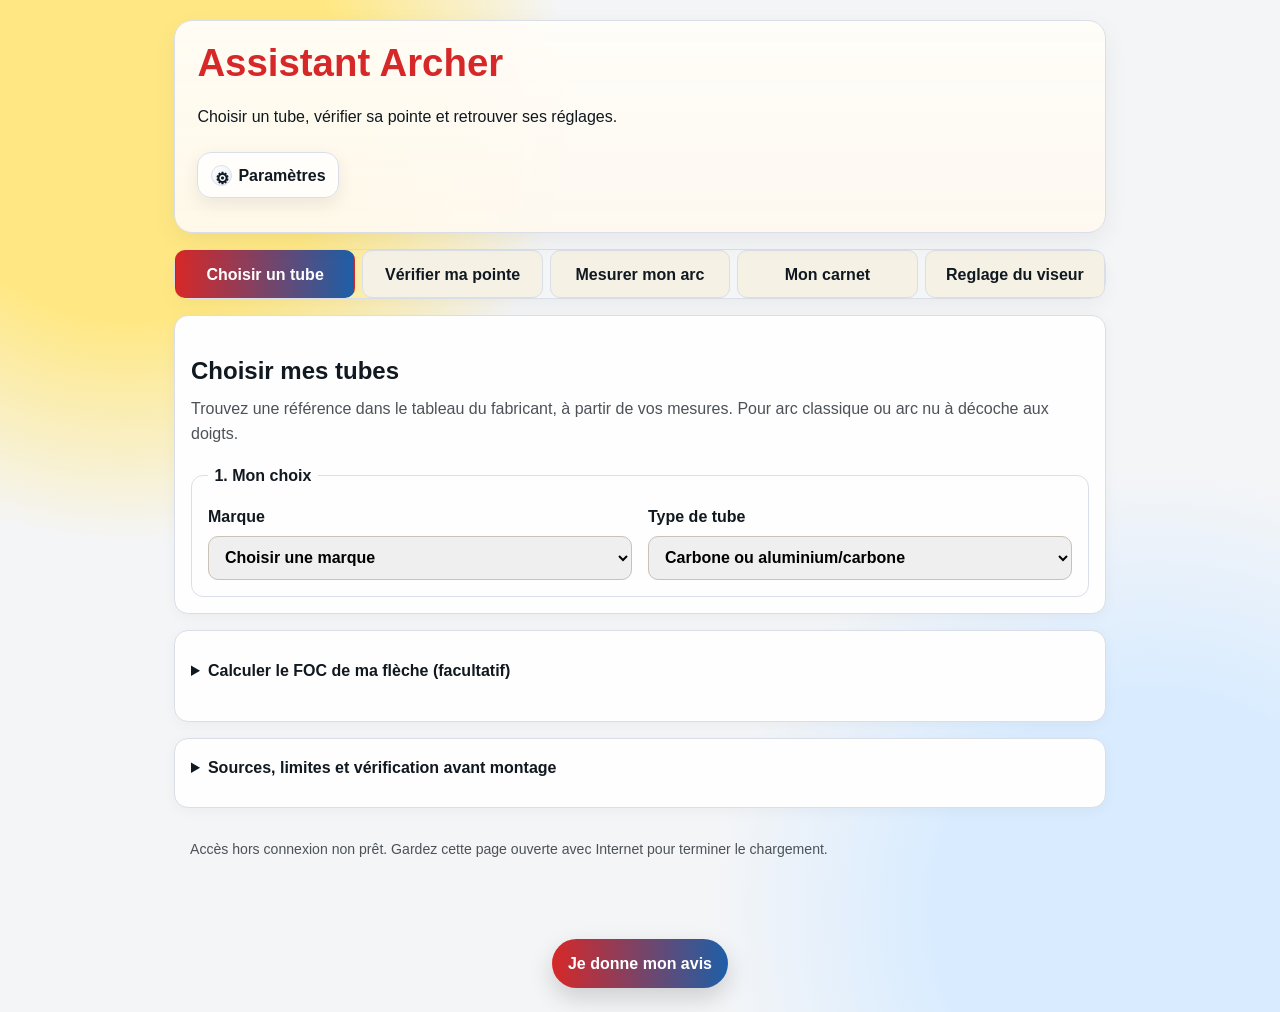
==== commit 1fc59d3d: "Rétablir les couleurs des thèmes historiques" ====
--- a/index.html
+++ b/index.html
@@ -8,8 +8,8 @@
   <meta name="theme-color" content="#b23b2f" />
   <link rel="manifest" href="manifest.webmanifest" />
   <link rel="icon" href="icon-assistant-archer-v11.svg" type="image/svg+xml" />
-  <link rel="stylesheet" href="styles.css?v=20261108-tubes-8" />
-  <link rel="stylesheet" id="releaseTheme" href="release.css?v=20261108-tubes-8" />
+  <link rel="stylesheet" href="styles.css?v=20261111-theme-9" />
+  <link rel="stylesheet" id="releaseTheme" href="release.css?v=20261111-theme-9" />
 </head>
 <body>
   <main class="app">
@@ -364,18 +364,18 @@
   </main>
   <button id="feedbackToggleBtn" class="feedback-toggle" type="button" aria-expanded="false" aria-controls="feedbackPanel">Je donne mon avis</button>
   <section id="feedbackPanel" class="feedback-panel" hidden><div class="feedback-panel-card"><div class="feedback-panel-head"><h2>Je donne mon avis</h2><button id="feedbackCloseBtn" type="button" class="feedback-close">Fermer</button></div><form id="feedbackForm"><fieldset class="feedback-categories"><legend>Categorie</legend><label><input type="radio" name="feedbackCategory" value="Ca manque" /> Ca manque</label><label><input type="radio" name="feedbackCategory" value="C'est faux" /> C'est faux</label><label><input type="radio" name="feedbackCategory" value="C'est confus" /> C'est confus</label><label><input type="radio" name="feedbackCategory" value="C'est utile" /> C'est utile</label></fieldset><label>Mon avis<textarea id="feedbackMessage" rows="4" maxlength="600"></textarea></label><div class="row-actions"><button id="feedbackSendBtn" type="button">Envoyer mon avis</button><button id="feedbackResetBtn" type="button">Vider</button></div></form><p id="feedbackStatus"></p></div></section>
-  <script src="app-config.js?v=20261108-tubes-8"></script>
-  <script src="app.js?v=20261108-tubes-8"></script>
-  <script src="foc-measure.js?v=20261108-tubes-8"></script>
-  <script src="reliability.js?v=20261108-tubes-8"></script>
-  <script src="verified-engine.js?v=20261108-tubes-8"></script>
-  <script src="verified-app.js?v=20261108-tubes-8"></script>
-  <script src="tube-selector.js?v=20261108-tubes-8"></script>
-  <script src="tube-ui.js?v=20261108-tubes-8"></script>
-  <script src="point-advisor.js?v=20261108-tubes-8"></script>
-  <script src="point-ui.js?v=20261108-tubes-8"></script>
-  <script src="backup-data.js?v=20261108-tubes-8"></script>
-  <script src="backup-ui.js?v=20261108-tubes-8"></script>
-  <script src="pwa.js?v=20261108-tubes-8"></script>
+  <script src="app-config.js?v=20261111-theme-9"></script>
+  <script src="app.js?v=20261111-theme-9"></script>
+  <script src="foc-measure.js?v=20261111-theme-9"></script>
+  <script src="reliability.js?v=20261111-theme-9"></script>
+  <script src="verified-engine.js?v=20261111-theme-9"></script>
+  <script src="verified-app.js?v=20261111-theme-9"></script>
+  <script src="tube-selector.js?v=20261111-theme-9"></script>
+  <script src="tube-ui.js?v=20261111-theme-9"></script>
+  <script src="point-advisor.js?v=20261111-theme-9"></script>
+  <script src="point-ui.js?v=20261111-theme-9"></script>
+  <script src="backup-data.js?v=20261111-theme-9"></script>
+  <script src="backup-ui.js?v=20261111-theme-9"></script>
+  <script src="pwa.js?v=20261111-theme-9"></script>
 </body>
 </html>
--- a/release.css
+++ b/release.css
@@ -1,24 +1,23 @@
 /* Une lecture calme et des actions accessibles sur téléphone. */
-:root { --accent:#156658; --accent-2:#18493f; --line:#dce5e1; }
-body { background:#f3f6f4; color:#1c302b; line-height:1.6; }
+body { line-height:1.6; }
 .app { max-width:960px; padding-bottom:3rem; }
-.hero { background:#fff; padding:1.4rem; box-shadow:none; }
+.hero { padding:1.4rem; }
 .hero::after { display:none; }
 .hero h1 { font-size:clamp(1.8rem,5vw,2.4rem); }
-.card { background:#fff; border-color:#dce5e1; box-shadow:0 3px 14px #163c2c05; }
+.card { background:var(--card); border-color:var(--line); box-shadow:0 3px 14px rgba(0,0,0,.04); }
 .app-settings { position:static; justify-self:start; }
 .app-settings-toggle { width:auto; min-height:44px; padding:.4rem .8rem; gap:.4rem; }
 .app-settings-body { z-index:10; }
 .tab-nav { display:flex; flex-wrap:wrap; gap:.45rem; margin:1rem 0; background:none; padding:0; }
-.tab-button { flex:1 1 150px; padding:.85rem .65rem; min-height:48px; background:#fff; color:#243d35; border:1px solid #ccdcd5; }
-.tab-button.is-active { background:#156658; border-color:#156658; color:#fff; }
+.tab-button { flex:1 1 150px; padding:.85rem .65rem; min-height:48px; background:#f6f1e5; color:var(--ink); border:1px solid var(--line); }
+.tab-button.is-active { background:linear-gradient(90deg,var(--accent),var(--accent-2)); border-color:transparent; color:#fff; }
 button { min-height:44px; }
 button:disabled { opacity:.5; cursor:default; }
 input,select,textarea { font:inherit; max-width:100%; min-width:0; min-height:44px; }
-input[type="checkbox"],input[type="radio"] { min-height:0; width:auto; accent-color:#156658; }
-input:focus-visible,select:focus-visible,button:focus-visible,textarea:focus-visible,summary:focus-visible { outline:3px solid #217e69; outline-offset:3px; }
+input[type="checkbox"],input[type="radio"] { min-height:0; width:auto; accent-color:var(--accent); }
+input:focus-visible,select:focus-visible,button:focus-visible,textarea:focus-visible,summary:focus-visible { outline:3px solid var(--accent-2); outline-offset:3px; }
 form,fieldset { min-width:0; }
-fieldset { border:1px solid #dce5e1; border-radius:12px; padding:1rem; margin:0 0 1rem; }
+fieldset { border:1px solid var(--line); border-radius:12px; padding:1rem; margin:0 0 1rem; }
 legend { font-weight:750; padding:0 .4rem; }
 #point-form { display:grid; gap:.8rem; }
 #point-form fieldset label,#backup-card label { display:grid; gap:.35rem; }
@@ -28,27 +27,27 @@
 .check-line input,.measurement-check input { margin-top:.4rem; flex:none; }
 details { margin:.7rem 0; }
 summary { cursor:pointer; font-weight:650; min-height:36px; }
-.trial-details { padding:1rem; background:#f3f7f5; border-radius:12px; }
-.answer-lead { font-size:1.2rem; font-weight:700; color:#155f50; }
-.mass-proposal { background:#edf6f1; border-left:4px solid #156658; border-radius:12px; padding:1rem; margin-bottom:1.4rem; }
-.mass-proposal h2 { margin-top:0; color:#18493f; }
-.field-hint,#candidate-help { color:#52665e; font-size:.92rem; }
+.trial-details { padding:1rem; background:color-mix(in srgb,var(--accent-2) 5%,var(--card)); border-radius:12px; }
+.answer-lead { font-size:1.2rem; font-weight:700; color:var(--accent-2); }
+.mass-proposal { background:color-mix(in srgb,var(--accent-2) 7%,var(--card)); border-left:4px solid var(--accent-2); border-radius:12px; padding:1rem; margin-bottom:1.4rem; }
+.mass-proposal h2 { margin-top:0; color:var(--accent-2); }
+.field-hint,#candidate-help { color:color-mix(in srgb,var(--ink) 75%,var(--card)); font-size:.92rem; }
 .table-scroll { overflow-x:auto; }
 table { border-collapse:collapse; width:100%; }
-th,td { padding:.7rem; border-bottom:1px solid #dce5e1; text-align:left; vertical-align:top; }
-th { background:#edf4f0; }
+th,td { padding:.7rem; border-bottom:1px solid var(--line); text-align:left; vertical-align:top; }
+th { background:color-mix(in srgb,var(--accent-2) 6%,var(--card)); }
 .reliability-card { font-size:.94rem; padding:1rem 1.25rem; }
 .reliability-card h2 { font-size:1.1rem; margin-top:0; }
-.app-connection { padding:1rem; font-size:.88rem; color:#52665e; }
+.app-connection { padding:1rem; font-size:.88rem; color:color-mix(in srgb,var(--ink) 75%,var(--card)); }
 .feedback-toggle { position:static; display:block; margin:0 auto 1.5rem; }
 .guided-questions:empty { display:none; }
 @media(max-width:600px) { .app { padding:12px 10px 30px; } .tab-button { flex-basis:42%; } .card { padding:1rem; } .field-grid { grid-template-columns:minmax(0,1fr); } }
 [hidden] { display:none!important; }
 /* Choisir un tube : styles limités à ce parcours. Les panneaux personnels gardent leur modèle historique. */
 .app:has([data-panel="spine"].is-active) > .reliability-card { display:none; }
-.app:has([data-panel="spine"].is-active) .hero h1 { max-width:none; color:#18493f; }
+.app:has([data-panel="spine"].is-active) .hero h1 { max-width:none; color:var(--accent); }
 .app:has([data-panel="spine"].is-active) .hero p { max-width:none; }
-#tube-submit { background:#156658; color:white; }
+#tube-submit { background:linear-gradient(90deg,var(--accent),var(--accent-2)); color:white; }
 #spine-form { display:grid; gap:.85rem; }
 #spine-form fieldset { margin:0; }
 #spine-form label { display:grid; gap:.35rem; min-width:0; }
@@ -56,15 +55,15 @@
 #spine-form input[aria-invalid="true"],#spine-form select[aria-invalid="true"] { border:2px solid #b52c2c; }
 #selection-status { margin:0; color:#9c2626; font-weight:650; }
 #selection-status:empty { display:none; }
-.tube-intro { color:#52665e; margin-top:.3rem; }
+.tube-intro { color:color-mix(in srgb,var(--ink) 75%,var(--card)); margin-top:.3rem; }
 .tube-choice-card h2 { margin-bottom:.25rem; }
 .tube-result { scroll-margin-top:1rem; }
-.tube-reading { padding:1rem; margin:1rem 0; border:1px solid #dce5e1; border-radius:12px; }
+.tube-reading { padding:1rem; margin:1rem 0; border:1px solid var(--line); border-radius:12px; }
 .tube-reading h3 { margin-top:0; }
-.tube-reading.is-readable { border-left:4px solid #156658; }
-.tube-reading.is-unavailable { background:#f6f7f6; }
-.tube-reference { font-size:clamp(1.7rem,6vw,2.25rem); color:#155f50; font-weight:800; margin:.2rem 0; line-height:1.3; }
-.tube-source,.tube-result-summary { font-size:.9rem; color:#52665e; }
+.tube-reading.is-readable { border-left:4px solid var(--accent-2); }
+.tube-reading.is-unavailable { background:color-mix(in srgb,var(--ink) 3%,var(--card)); }
+.tube-reference { font-size:clamp(1.7rem,6vw,2.25rem); color:var(--accent-2); font-weight:800; margin:.2rem 0; line-height:1.3; }
+.tube-source,.tube-result-summary { font-size:.9rem; color:color-mix(in srgb,var(--ink) 75%,var(--card)); }
 .tube-source-card details { margin:0; }
 .tube-source-card summary { font-weight:650; }
-.secondary-action { background:#edf5f0; color:#18493f; border:1px solid #b9d5c9; }
+.secondary-action { background:color-mix(in srgb,var(--accent-2) 7%,var(--card)); color:var(--accent-2); border:1px solid var(--line); }
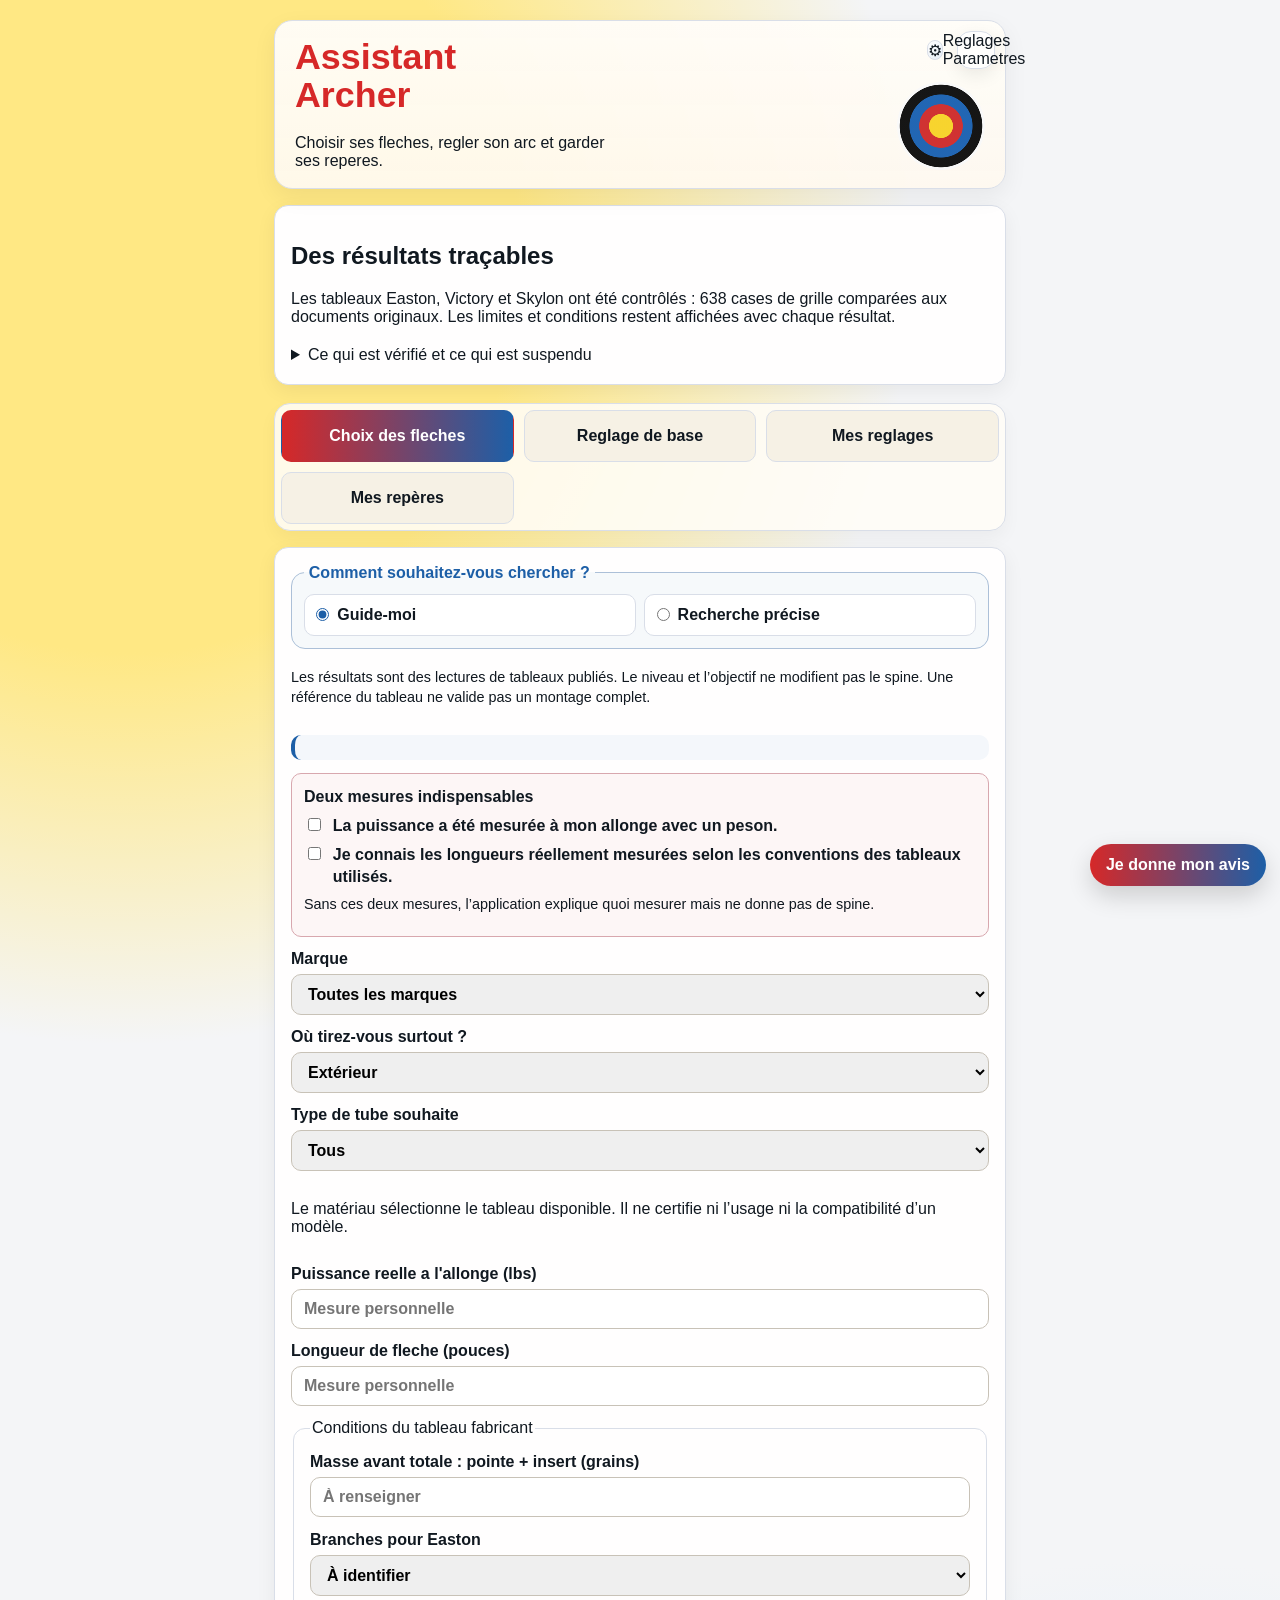
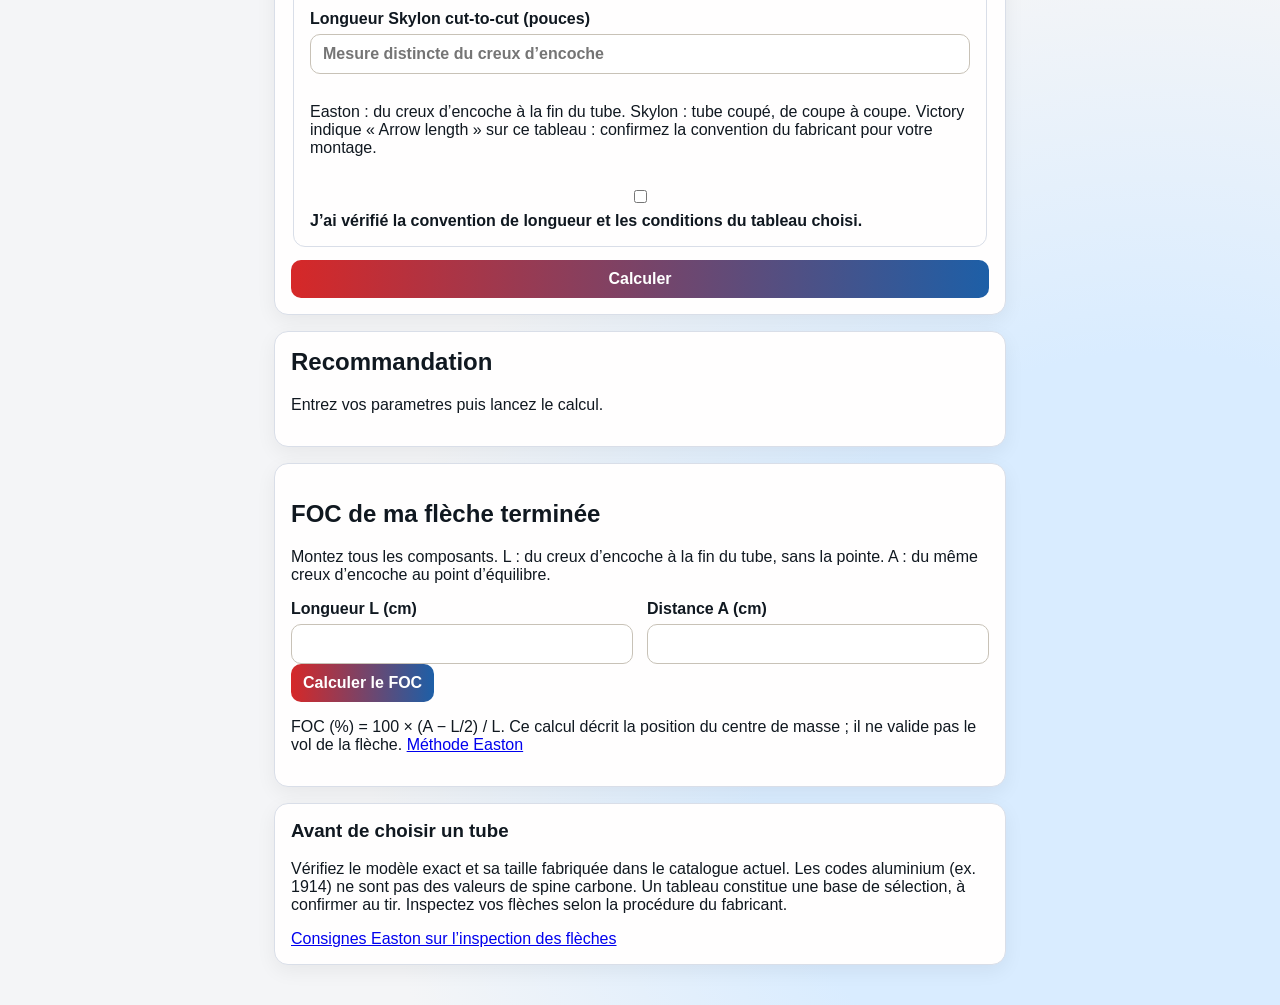
==== commit d2ed937f: "Auditer les tableaux et exclure les recommandations sans preuve" ====
--- a/index.html
+++ b/index.html
@@ -1,381 +1,87 @@
-<!doctype html>
-<html lang="fr">
-<head>
-  <meta charset="UTF-8" />
-  <meta name="viewport" content="width=device-width, initial-scale=1.0" />
-  <title>Assistant Archer</title>
-  <meta name="description" content="Assistant Archer : aide indicative au choix des fleches, aux reglages et aux reperes." />
-  <meta name="theme-color" content="#b23b2f" />
-  <link rel="manifest" href="manifest.webmanifest" />
-  <link rel="icon" href="icon-assistant-archer-v11.svg" type="image/svg+xml" />
-  <link rel="stylesheet" href="styles.css?v=20261111-theme-9" />
-  <link rel="stylesheet" id="releaseTheme" href="release.css?v=20261111-theme-9" />
-</head>
-<body>
-  <main class="app">
-    <header class="hero">
-      <h1>Assistant Archer</h1>
-      <p>Choisir un tube, vérifier sa pointe et retrouver ses réglages.</p>
-      <details class="app-settings">
-        <summary class="app-settings-toggle" aria-label="Ouvrir les parametres"><span class="gear-icon" aria-hidden="true">&#9881;</span><span> Paramètres</span></summary>
-        <div class="app-settings-body">
-          <div class="app-settings-grid">
-            <div class="theme-picker"><label for="themeSelect">Thème</label><select id="themeSelect"><option value="cible">Cible</option><option value="campagne">Campagne</option><option value="3d">3D</option></select></div>
-            <label>Type d’arc<select id="bowStyle"><option value="classique">Classique</option><option value="barebow">Barebow</option></select></label>
-          </div>
-          <p id="appReleaseStatic" style="margin:.8rem 0 0;font-weight:700;opacity:.8">Version : audit du 21 octobre 2026</p>
-        </div>
-      </details>
-    </header>
-
-    <nav class="tab-nav" aria-label="Navigation principale"><button type="button" class="tab-button is-active" data-tab="spine">Choisir un tube</button><button type="button" class="tab-button" data-tab="point">Vérifier ma pointe</button><button type="button" class="tab-button" data-tab="arc-setup">Mesurer mon arc</button><button type="button" class="tab-button" data-tab="notebook">Mon carnet</button><button type="button" class="tab-button" data-tab="sight" id="sightTabButton">Mes repères</button></nav>
-
-    <section class="tab-panel" data-panel="point" hidden>
-      <section class="card">
-        <h2>Mon tube, mon spine, ma pointe</h2>
-        <p>Vérifiez votre montage actuel, comparez vos options de pointe et préparez un essai au tir. Pour arc classique ou arc nu à décoche aux doigts.</p>
-        <form id="point-form" novalidate>
-          <fieldset><legend>1. Mon tube actuel</legend><div class="field-grid">
-            <label>Marque du tube<select id="point-brand"><option value="">Choisir la marque</option><option value="easton">Easton</option><option value="victory">Victory</option><option value="skylon">Skylon</option><option value="carbon">Carbon Express (document uniquement)</option></select></label>
-            <label>Modèle exact<input id="point-model" type="text" maxlength="100" placeholder="Inscription sur le tube" required></label>
-            <label>Type de tube<select id="point-material"><option value="carbon">Carbone ou aluminium/carbone</option><option value="alu">Aluminium — code de taille</option></select></label>
-            <label>Spine ou code inscrit<input id="point-spine" type="text" maxlength="30" placeholder="Valeur inscrite sur votre tube" required></label>
-            <label>Longueur pour ce tableau (pouces)<input id="point-length" type="number" min="1" step="any" required></label>
-            <label>Puissance mesurée à mon allonge (lb)<input id="point-weight" type="number" min="1" step="any" required></label>
-            <label>Type de branches<select id="point-limbs"><option value="">À identifier</option><option value="carbon">Carbone de compétition (termes Easton)</option><option value="beginner">Bois / fibre de verre débutant</option></select></label>
-          </div><p id="point-length-help" class="field-hint"></p><p>Le code d’un tube aluminium (par exemple 1914) ne se convertit pas directement en spine carbone.</p></fieldset>
-          <fieldset><legend>2. Ma masse avant</legend><div class="field-grid">
-            <label>Masse de ma pointe (grains)<input id="point-mass" type="number" min="1" step="any" required></label>
-            <label>Insert, outsert et autres composants avant (grains)<input id="point-insert" type="number" min="0" step="any" placeholder="0 si aucun" required></label>
-          </div><label>Autres masses de pointe à comparer (facultatif)<input id="point-candidates" type="text" maxlength="150" placeholder="Séparer les masses par ;" aria-describedby="candidate-help"></label><p id="candidate-help">Saisissez seulement les masses que vous envisagez pour une pointe compatible. L’insert reste inchangé dans la comparaison.</p></fieldset>
-          <details class="trial-details"><summary>3. J’ai fait un essai fûts nus / flèches empennées (facultatif)</summary>
-            <p>Comparez des flèches de même montage, pointes de cible, au même point visé. Observez les groupes depuis le pas de tir. Contrôlez d’abord le détalonnage et les contacts ; faites-vous accompagner pour vos premiers essais.</p>
-            <div class="field-grid"><label>Ma latéralité<select id="point-hand"><option value="">À préciser</option><option value="right">Droitier</option><option value="left">Gaucher</option></select></label>
-            <label>Groupe des fûts nus par rapport aux empennées<select id="point-impact"><option value="none">Pas d’essai / résultat incertain</option><option value="left">À gauche</option><option value="center">Dans le même groupe</option><option value="right">À droite</option></select></label></div>
-            <label class="check-line"><input id="point-repeatable" type="checkbox"> L’écart est répété sur plusieurs volées, avec des groupements réguliers.</label>
-            <label class="check-line"><input id="point-clearance" type="checkbox"> J’ai contrôlé l’absence de contact parasite des flèches avec l’arc.</label>
-          </details>
-          <label class="check-line"><input id="point-measured" type="checkbox"> Je confirme mes mesures, les masses avant et la convention de longueur du fabricant.</label>
-          <button type="submit">Vérifier mon montage et mes options</button>
-        </form>
-      </section>
-      <section class="card result" id="point-result" aria-live="polite"><h2>Ma pointe est-elle adaptée ?</h2><p>Le spine seul ne suffit pas. Renseignez le montage pour lire le tableau ; ajoutez votre essai pour obtenir une piste de réglage.</p></section>
-      <section class="card"><button id="save-point" type="button" disabled>Enregistrer dans mon carnet</button><p id="point-save-status" role="status"></p></section>
-    </section>
-
-    <section class="tab-panel is-active" data-panel="spine">
-      <section class="card tube-choice-card">
-        <h2>Choisir mes tubes</h2>
-        <p class="tube-intro">Trouvez une référence dans le tableau du fabricant, à partir de vos mesures. Pour arc classique ou arc nu à décoche aux doigts.</p>
-        <form id="spine-form" novalidate autocomplete="off">
-          <fieldset><legend>1. Mon choix</legend><div class="field-grid">
-            <label>Marque<select id="preferredBrand" required><option value="">Choisir une marque</option><option value="easton">Easton</option><option value="victory">Victory</option><option value="skylon">Skylon</option><option value="all">Comparer Easton, Victory et Skylon</option><option value="carbon">Carbon Express — document uniquement</option></select></label>
-            <label>Type de tube<select id="shaftMaterial"><option value="carbon">Carbone ou aluminium/carbone</option><option value="alu">Aluminium — codes de taille</option><option value="all">Comparer les matériaux disponibles</option></select></label>
-          </div><p id="tube-compatibility" class="field-hint" hidden>Pour cette marque, aucun tableau aluminium n’est contrôlé. Choisissez Easton pour lire des codes aluminium.</p></fieldset>
-          <section id="tube-document" class="tube-reading" hidden><h3>Carbon Express : consulter la source</h3><p>Des codes du document restent ambigus. Aucun spine générique n’est calculé à partir de ces codes.</p><a href="https://thecarbonexpress.com/wp-content/uploads/2024/11/recurve-series-arrow-selection-chart.pdf" target="_blank" rel="noopener noreferrer">Ouvrir le tableau Carbon Express</a></section>
-          <fieldset id="tube-measures" hidden><legend>2. Mes mesures</legend>
-            <div class="field-grid"><label id="drawWeightLabel"><span>Puissance à mon allonge</span><input id="drawWeight" type="number" min="0" step="any" inputmode="decimal" placeholder="Mesurée au peson" required></label><label>Unité de puissance<select id="tube-weight-unit"><option value="lb">Livres (lb)</option><option value="kg">Kilogrammes (kg)</option></select></label>
-            <label id="arrowLengthLabel"><span id="tube-length-title">Longueur de flèche pour le tableau (pouces)</span><input id="arrowLength" type="number" min="0" step="any" inputmode="decimal" placeholder="Votre mesure" required></label><label>Unité des longueurs<select id="tube-length-unit"><option value="in">Pouces</option><option value="cm">Centimètres</option></select></label></div>
-            <p id="tube-length-help" class="field-hint"></p>
-            <label id="tube-skylon-extra" hidden><span id="tube-skylon-title">Longueur Skylon de coupe à coupe (pouces, facultatif)</span><input id="verifiedSkylonLength" type="number" min="0" step="any" inputmode="decimal" placeholder="Mesure distincte, pour le résultat Skylon"></label>
-            <details><summary>Comment prendre les mesures ?</summary><p>Mesurez la puissance au peson à votre allonge de tir, avec votre arc monté. La puissance marquée sur les branches ne la remplace pas. Pour la longueur, utilisez les points de mesure indiqués ci-dessus ; l’allonge et la longueur de flèche sont deux mesures différentes.</p><p>Les unités choisies sont converties vers celles du tableau. L’application n’arrondit pas une puissance pour la faire entrer dans une ligne absente.</p></details>
-          </fieldset>
-          <fieldset id="tube-conditions" hidden><legend>3. Conditions du tableau</legend><div class="field-grid">
-            <label>Masse avant totale (grains)<input id="verifiedFront" type="number" min="0" step="any" inputmode="decimal" placeholder="Pointe + insert et autres masses avant"></label>
-            <label>Branches pour le tableau Easton<select id="verifiedLimbs"><option value="">Identifier mes branches</option><option value="carbon">Carbone de compétition (termes Easton)</option><option value="beginner">Bois / fibre de verre débutant</option></select></label>
-          </div><p class="field-hint">Additionnez les masses réellement montées à l’avant. Ne confondez pas les grains avec les grammes.</p></fieldset>
-          <label id="tube-confirmation" class="check-line" hidden><input id="verifiedConvention" type="checkbox"> Je confirme la puissance mesurée, la longueur selon la convention indiquée et les conditions du tableau.</label>
-          <p id="selection-status" role="alert"></p>
-          <button id="tube-submit" type="submit" hidden>Lire le tableau fabricant</button>
-          <div hidden>
-            <div id="guidedQuestions"><select id="archerExperience"><option value="experienced">Matériel personnel</option></select><select id="guidedGoal"><option value="club">Club</option></select></div>
-            <div class="measurement-check"><input id="drawWeightKnown" type="checkbox"><input id="arrowLengthKnown" type="checkbox"></div>
-            <p id="searchModeHelp"></p><p id="materialGuidance"></p><p id="measurementHelp"></p>
-            <label id="shootingProfileWrap"><select id="shootingProfile"><option value="recurve_outdoor">Classique</option></select></label>
-            <label id="shootingEnvironmentWrap"><select id="shootingEnvironment"><option value="outdoor">Extérieur</option></select></label>
-            <label id="disciplineWrap"><select id="discipline"><option value="target">Cible</option></select></label>
-          </div>
-        </form>
-      </section>
-      <section class="card result tube-result" id="result" tabindex="-1" aria-live="polite" hidden></section>
-      <section id="history" hidden><div id="historyContent"></div><button id="clearHistoryBtn" type="button">Vider l’historique</button></section>
-      <section class="card tube-source-card"><details><summary>Sources, limites et vérification avant montage</summary><p>Easton, Victory et Skylon sont lus à partir des transcriptions contrôlées le 21 octobre 2026. Un résultat n’est ni une preuve de disponibilité commerciale ni une validation du montage complet. Carbon Express reste consultable dans son document, sans lecture automatique.</p><p>Les lignes absentes, les limites ambiguës et les conditions non couvertes sont signalées sans résultat de remplacement. Les références et le détail des mesures apparaissent avec chaque résultat.</p><p><a href="audit-report.md">Rapport des vérifications</a> · <a href="https://eastonarchery.com/safety/" target="_blank" rel="noopener noreferrer">Inspection des flèches avant utilisation</a></p></details></section>
-    </section>
-
-    <section class="tab-panel arc-setup-panel" data-panel="arc-setup" hidden>
-      <section class="card arc-setup-card"><h2 id="arcSetupHeading">Reglage de l'arc classique</h2><p id="arcSetupIntro">Mesures de base et estimations indicatives. La notice du fabricant de votre poignee et de vos branches reste prioritaire.</p><p id="arcSetupDocRef">Repere pedagogique FFTA : <a href="https://www.ffta.fr/sites/default/files/imported-documents-files/7_arcclassique.pdf" target="_blank" rel="noopener noreferrer">Je regle mon arc classique</a>.</p>
-      <div class="measurement-guide arc-classic-only"><h3>Mesures a prendre</h3><ul class="measurement-list"><li><strong>Band</strong> : mesurez selon le point de reference indique par le fabricant de la poignee.</li><li><strong>Tiller</strong> : mesurez haut et bas avec la meme methode et calculez la difference.</li></ul></div>
-      <div class="measurement-guide danger-guide arc-classic-only"><h3>Important</h3><ul class="measurement-list"><li>Respectez les limites de reglage et la procedure du fabricant.</li><li>Travaillez par petites corrections et re-mesurez.</li><li>En cas de doute, demandez l'aide d'un entraineur ou d'un referent materiel.</li></ul></div>
-      <form id="arc-setup-form" novalidate autocomplete="off">
-        <section class="subcard arc-classic-only"><h3>Band et tiller</h3><div class="field-grid"><label>Taille d'arc (AMO)<select id="arcLength"><option value="66">66&quot;</option><option value="68" selected>68&quot;</option><option value="70">70&quot;</option><option value="72">72&quot;</option></select></label><label>Distance corde / branche haute (mm)<input id="upperTiller" type="number" min="150" max="260" step="0.5" placeholder="Ex : 222" required /></label><label>Distance corde / branche basse mesuree (mm)<input id="lowerTillerMeasured" type="number" min="150" max="260" step="0.5" placeholder="Ex : 218" required /></label><label>Band mesure (cm)<input id="braceMeasured" type="number" min="18" max="28" step="0.1" placeholder="Ex : 22,6" /></label></div><p>Tiller = distance haute moins distance basse. Aucune valeur cible universelle n’est proposée.</p></section>
-        <section class="subcard arc-classic-only"><h3>Identification du matériel</h3><div class="field-grid"><label>Taille de poignee (&quot;)<select id="riserLength"><option value="23">23&quot;</option><option value="25" selected>25&quot;</option><option value="27">27&quot;</option></select></label><label>Puissance marquee des branches (lbs)<input id="limbMarkedWeight" type="number" min="10" max="60" step="1" placeholder="Mesure personnelle" required /></label><label>Allonge reelle (&quot;)<input id="drawLengthForWeight" type="number" min="22" max="34" step="0.25" placeholder="Mesure personnelle" required /></label></div><p><strong>Estimation uniquement.</strong> Pour choisir une fleche, utilisez de preference une puissance mesuree au peson a votre allonge.</p></section>
-        <section class="subcard" id="barebowArcSetupCard" hidden><h3>Reglage arc nu</h3><p>Les reglages d'arc nu dependent fortement de la prise de corde et du deplacement des doigts sous l'encoche. Validez a plusieurs distances.</p><div class="field-grid"><label>Band mesure (cm)<input id="arcBbBandMeasured" type="number" min="18" max="28" step="0.1" /></label><label>Tiller mesure (mm)<input id="arcBbTillerMeasured" type="number" min="-8" max="12" step="0.5" /></label><label>Detalonnage mesure (mm)<input id="arcBbNockingMeasured" type="number" min="0" max="20" step="0.5" /></label><label>Point d ancrage<input id="arcBbAnchorPoint" type="text" maxlength="80" /></label><label>Deplacement des doigts sous l encoche<input id="arcBbStringwalk" type="text" maxlength="80" /></label><label>Point d encochage<input id="arcBbNockingPoint" type="text" maxlength="40" /></label><label>Band<input id="arcBbBraceHeight" type="text" maxlength="40" /></label><label>Tiller<input id="arcBbTiller" type="text" maxlength="40" /></label><label>Berger button<input id="arcBbBerger" type="text" maxlength="80" /></label><label>Centrage fleche<input id="arcBbCenterShot" type="text" maxlength="80" /></label></div></section>
-        <button type="submit">Analyser les reglages</button>
-      </form></section><section class="card result" id="arcSetupResult" aria-live="polite"><h2>Resultat</h2><p>Entrez vos mesures puis lancez l'analyse.</p></section>
-    </section>
-
-    <section class="tab-panel" data-panel="sight" hidden>
-      <section class="card sight-card">
-        <div class="sight-header">
-          <div>
-            <h2 id="sightHeading">Reglage du viseur</h2>
-            <p id="sightIntro">Enregistrez vos reperes de viseur par distance et visualisez-les sur une reglette.</p>
-          </div>
-          <div class="sight-logo" aria-hidden="true">
-            <span class="sight-logo-ring"></span>
-            <span class="sight-logo-pin"></span>
-          </div>
-        </div>
-
-        <form id="sight-form" novalidate autocomplete="off">
-          <section class="subcard">
-            <h3>Fiche viseur</h3>
-            <div class="field-grid">
-              <label>
-                Date
-                <input id="sightDate" type="date" required />
-              </label>
-              <label>
-                Titre
-                <input id="sightTitle" type="text" maxlength="100" placeholder="Ex : exterieur carbone / salle alu" />
-              </label>
-              <label>
-                Viseur / arc
-                <input id="sightEquipment" type="text" maxlength="100" placeholder="Ex : Shibuya / viseur club / WNS" />
-              </label>
-              <label>
-                Fleches utilisees
-                <input id="sightArrows" type="text" maxlength="100" placeholder="Ex : Skylon Paragon 700, pointe 100 gr" />
-              </label>
-            </div>
-          </section>
-
-          <section class="subcard">
-            <h3>Reperes par distance</h3>
-            <div class="sight-layout">
-              <div class="sight-mark-grid sight-mark-fields" aria-hidden="true">
-                <label>
-                  18 m
-                  <input id="sightMark18" class="sight-mark-input" data-distance="18" type="hidden" inputmode="decimal" maxlength="20" />
-                </label>
-                <label>
-                  30 m
-                  <input id="sightMark30" class="sight-mark-input" data-distance="30" type="hidden" inputmode="decimal" maxlength="20" />
-                </label>
-                <label>
-                  40 m
-                  <input id="sightMark40" class="sight-mark-input" data-distance="40" type="hidden" inputmode="decimal" maxlength="20" />
-                </label>
-                <label>
-                  50 m
-                  <input id="sightMark50" class="sight-mark-input" data-distance="50" type="hidden" inputmode="decimal" maxlength="20" />
-                </label>
-                <label>
-                  60 m
-                  <input id="sightMark60" class="sight-mark-input" data-distance="60" type="hidden" inputmode="decimal" maxlength="20" />
-                </label>
-                <label>
-                  70 m
-                  <input id="sightMark70" class="sight-mark-input" data-distance="70" type="hidden" inputmode="decimal" maxlength="20" />
-                </label>
-              </div>
-              <div class="sight-custom-distance">
-                <label>
-                  Ecriture reglette
-                  <select id="scaleLabelSideSight" aria-label="Position des mesures de reglette viseur">
-                    <option value="left">Gauche</option>
-                    <option value="right">Droite</option>
-                  </select>
-                </label>
-                <label>
-                  Distance a reperer (m)
-                  <input id="sightCustomDistance" type="number" min="1" max="120" step="1" inputmode="numeric" placeholder="Ex : 25" />
-                </label>
-                <button id="addSightDistanceBtn" type="button">Ajouter le curseur</button>
-              </div>
-
-              <div class="sight-visual" id="sightVisual" aria-label="Representation des reperes de viseur">
-                <p class="sight-help" id="sightHelp">Indiquez une distance, ajoutez le curseur, puis glissez-le sur la reglette.</p>
-                <div class="sight-rail" id="sightRail" aria-label="Reglette de viseur de 0 a 16 centimetres">
-                  <span class="sight-scale-label" style="top: 8%">0 cm</span>
-                  <span class="sight-scale-label" style="top: 29%">4</span>
-                  <span class="sight-scale-label" style="top: 50%">8</span>
-                  <span class="sight-scale-label" style="top: 71%">12</span>
-                  <span class="sight-scale-label" style="top: 92%">16 cm</span>
-                  <span class="sight-tick is-major" style="top: 8%"></span>
-                  <span class="sight-tick is-major" style="top: 29%"></span>
-                  <span class="sight-tick is-major" style="top: 50%"></span>
-                  <span class="sight-tick is-major" style="top: 71%"></span>
-                  <span class="sight-tick is-major" style="top: 92%"></span>
-                  <div id="sightMarkers" class="sight-markers"></div>
-                </div>
-                <p class="sight-scale-note" id="sightScaleNote">0 cm en haut, 16 cm en bas. Fleches clavier : 1 mm, Page : 1 cm.</p>
-              </div>
-            </div>
-            <label>
-              <span id="sightNotesLabel">Notes viseur</span>
-              <textarea id="sightNotes" rows="3" maxlength="700" placeholder="Ex : verifier 50 m avec vent de face, lumiere faible, changement de pointe..."></textarea>
-            </label>
-            <div class="row-actions">
-              <button id="saveSightBtn" type="submit">Enregistrer le reglage viseur</button>
-              <button id="resetSightBtn" type="button">Vider</button>
-            </div>
-          </section>
-        </form>
-      </section>
-
-      <section class="card result" id="sightResult" aria-live="polite">
-        <h2 id="sightResultHeading">Reglages viseur enregistres</h2>
-        <p id="sightStatus">Aucun reglage viseur pour le moment.</p>
-        <div id="sightContent"></div>
-      </section>
-    </section>
-
-    <section class="tab-panel" data-panel="notebook" hidden>
-      <section class="card">
-        <h2>Carnet de reglage</h2>
-        <p>Enregistrez une fiche personnelle pour garder une trace du materiel, des reglages et des fleches utilisees.</p>
-        <form id="notebook-form" novalidate autocomplete="off">
-          <section class="subcard">
-            <h3>Demarrage rapide</h3>
-            <p>Le plus simple est de repartir du dernier calcul deja fait dans l'app.</p>
-            <div class="row-actions">
-              <button id="prefillNotebookBtn" type="button">Pre-remplir avec le dernier calcul</button>
-              <button id="saveNotebookBtn" type="submit">Enregistrer la fiche</button>
-              <button id="resetNotebookBtn" type="button">Vider</button>
-            </div>
-          </section>
-
-          <section class="subcard">
-            <h3>Fiche</h3>
-            <div class="field-grid">
-              <label>
-                Date
-                <input id="notebookDate" type="date" required />
-              </label>
-              <label>
-                Titre libre
-                <input id="notebookTitle" type="text" maxlength="100" placeholder="Ex : reglages salle mars / setup exterieur" />
-              </label>
-            </div>
-          </section>
-
-          <section class="subcard">
-            <h3>Materiel</h3>
-            <div class="field-grid">
-              <label>
-                Arc / modele
-                <input id="notebookArcModel" type="text" maxlength="100" placeholder="Ex : WNS / Hoyt / autre" />
-              </label>
-              <label>
-                Taille d'arc
-                <input id="notebookArcLength" type="text" maxlength="20" placeholder='Ex : 68"' />
-              </label>
-              <label>
-                Poignee
-                <input id="notebookRiserLength" type="text" maxlength="20" placeholder='Ex : 25"' />
-              </label>
-              <label>
-                Branches
-                <input id="notebookLimbs" type="text" maxlength="100" placeholder="Ex : WNS / Uukha / autre" />
-              </label>
-              <label>
-                Puissance marquee
-                <input id="notebookLimbWeight" type="text" maxlength="20" placeholder="Ex : 30 lbs" />
-              </label>
-              <label>
-                Allonge
-                <input id="notebookDrawLength" type="text" maxlength="20" placeholder='Ex : 28"' />
-              </label>
-            </div>
-          </section>
-
-          <section class="subcard">
-            <h3>Reglage</h3>
-            <div class="field-grid">
-              <label>
-                Band
-                <input id="notebookBrace" type="text" maxlength="20" placeholder="Ex : 22,5 cm" />
-              </label>
-              <label>
-                Tiller haut
-                <input id="notebookUpperTiller" type="text" maxlength="20" placeholder="Ex : 222 mm" />
-              </label>
-              <label>
-                Tiller bas
-                <input id="notebookLowerTiller" type="text" maxlength="20" placeholder="Ex : 216 mm" />
-              </label>
-              <label>
-                Tiller positif
-                <input id="notebookPositiveTiller" type="text" maxlength="20" placeholder="Ex : +6 mm" />
-              </label>
-              <label>
-                Puissance tiree estimee
-                <input id="notebookEstimatedWeight" type="text" maxlength="20" placeholder="Ex : 31 lbs" />
-              </label>
-            </div>
-          </section>
-
-          <section class="subcard">
-            <h3>Fleches</h3>
-            <div class="field-grid">
-              <label>
-                Marque
-                <input id="notebookArrowBrand" type="text" maxlength="80" placeholder="Ex : Skylon" />
-              </label>
-              <label>
-                Modele
-                <input id="notebookArrowModel" type="text" maxlength="100" list="notebookArrowModelOptions" placeholder="Ex : Paragon 800" />
-                <datalist id="notebookArrowModelOptions"></datalist>
-                <small id="notebookArrowModelHint" class="field-hint"></small>
-              </label>
-              <label>
-                Spine
-                <input id="notebookArrowSpine" type="text" maxlength="40" placeholder="Ex : 800 / A3 / NPX7500" />
-              </label>
-              <label>
-                Longueur
-                <input id="notebookArrowLength" type="text" maxlength="20" placeholder='Ex : 28"' />
-              </label>
-              <label>
-                Pointe
-                <input id="notebookPointWeight" type="text" maxlength="20" placeholder="Ex : 100 gr" />
-              </label>
-            </div>
-          </section>
-
-          <section class="subcard">
-            <h3>Notes</h3>
-            <label>
-              Remarques / sensations / conseil entraineur
-              <textarea id="notebookNotes" rows="5" maxlength="1000" placeholder="Ex : bon ressenti, a re-tester avec 110 gr, avis entraineur..."></textarea>
-            </label>
-          </section>
-        </form>
-      </section>
-
-      <section class="card result" id="notebookResult" aria-live="polite">
-        <h2>Fiches enregistrees</h2>
-        <p id="notebookStatus">Aucune fiche pour le moment.</p>
-        <div id="notebookContent">
-        </div>
-      </section>
-    </section>
-  </main>
-  <button id="feedbackToggleBtn" class="feedback-toggle" type="button" aria-expanded="false" aria-controls="feedbackPanel">Je donne mon avis</button>
-  <section id="feedbackPanel" class="feedback-panel" hidden><div class="feedback-panel-card"><div class="feedback-panel-head"><h2>Je donne mon avis</h2><button id="feedbackCloseBtn" type="button" class="feedback-close">Fermer</button></div><form id="feedbackForm"><fieldset class="feedback-categories"><legend>Categorie</legend><label><input type="radio" name="feedbackCategory" value="Ca manque" /> Ca manque</label><label><input type="radio" name="feedbackCategory" value="C'est faux" /> C'est faux</label><label><input type="radio" name="feedbackCategory" value="C'est confus" /> C'est confus</label><label><input type="radio" name="feedbackCategory" value="C'est utile" /> C'est utile</label></fieldset><label>Mon avis<textarea id="feedbackMessage" rows="4" maxlength="600"></textarea></label><div class="row-actions"><button id="feedbackSendBtn" type="button">Envoyer mon avis</button><button id="feedbackResetBtn" type="button">Vider</button></div></form><p id="feedbackStatus"></p></div></section>
-  <script src="app-config.js?v=20261111-theme-9"></script>
-  <script src="app.js?v=20261111-theme-9"></script>
-  <script src="foc-measure.js?v=20261111-theme-9"></script>
-  <script src="reliability.js?v=20261111-theme-9"></script>
-  <script src="verified-engine.js?v=20261111-theme-9"></script>
-  <script src="verified-app.js?v=20261111-theme-9"></script>
-  <script src="tube-selector.js?v=20261111-theme-9"></script>
-  <script src="tube-ui.js?v=20261111-theme-9"></script>
-  <script src="point-advisor.js?v=20261111-theme-9"></script>
-  <script src="point-ui.js?v=20261111-theme-9"></script>
-  <script src="backup-data.js?v=20261111-theme-9"></script>
-  <script src="backup-ui.js?v=20261111-theme-9"></script>
-  <script src="pwa.js?v=20261111-theme-9"></script>
-</body>
-</html>
+<!doctype html>
+<html lang="fr">
+<head>
+  <meta charset="UTF-8" />
+  <meta name="viewport" content="width=device-width, initial-scale=1.0" />
+  <title>Assistant Archer</title>
+  <meta name="description" content="Assistant Archer : aide indicative au choix des fleches, aux reglages et aux reperes." />
+  <meta name="theme-color" content="#b23b2f" />
+  <link rel="manifest" href="manifest.webmanifest" />
+  <link rel="icon" href="icon-assistant-archer-v11.svg" type="image/svg+xml" />
+  <link rel="stylesheet" href="styles.css?v=20260919-v63" />
+  <link rel="stylesheet" href="arrow-builder.css?v=20260919-v63" />
+  <link rel="stylesheet" href="ui-polish.css?v=20260919-prealpha-v15" />
+  <link rel="stylesheet" href="foc-measure.css?v=20260919-v63" />
+</head>
+<body>
+  <main class="app">
+    <header class="hero">
+      <h1>Assistant Archer</h1>
+      <p>Choisir ses fleches, regler son arc et garder ses reperes.</p>
+      <details class="app-settings">
+        <summary class="app-settings-toggle" aria-label="Ouvrir les parametres"><span class="gear-icon" aria-hidden="true">&#9881;</span><span> Reglages Parametres</span></summary>
+        <div class="app-settings-body">
+          <div class="app-settings-grid">
+            <div class="theme-picker"><label for="themeSelect">Theme</label><select id="themeSelect"><option value="cible">Cible</option><option value="campagne">Campagne</option><option value="3d">3D</option></select></div>
+            <label>Type d arc<select id="bowStyle"><option value="classique">Classique</option><option value="barebow">Barebow</option></select></label>
+          </div>
+          <p id="appReleaseStatic" style="margin:.8rem 0 0;font-weight:700;opacity:.8">Version : audit du 21 octobre 2026</p>
+        </div>
+      </details>
+    </header>
+
+    <nav class="tab-nav" aria-label="Navigation principale"><button type="button" class="tab-button is-active" data-tab="spine">Choix des fleches</button><button type="button" class="tab-button" data-tab="arc-setup">Reglage de base</button><button type="button" class="tab-button" data-tab="notebook">Mes reglages</button><button type="button" class="tab-button" data-tab="sight" id="sightTabButton">Reperes</button></nav>
+
+    <section class="tab-panel is-active" data-panel="spine">
+      <section class="card arrow-search-card"><form id="spine-form" novalidate autocomplete="off">
+        <fieldset class="search-mode" aria-describedby="searchModeHelp">
+          <legend>Comment souhaitez-vous chercher ?</legend>
+          <label><input type="radio" name="searchMode" value="guided" checked /> Guide-moi</label>
+          <label><input type="radio" name="searchMode" value="expert" /> Recherche précise</label>
+        </fieldset>
+        <p id="searchModeHelp" class="field-hint">Les résultats sont des lectures de tableaux publiés, sous les conditions de chaque fabricant.</p>
+        <div id="guidedQuestions" class="guided-questions">
+          <label>Votre expérience<select id="archerExperience"><option value="beginner">Je débute</option><option value="club">Je pratique en club</option><option value="experienced">Je connais mon matériel</option></select></label>
+          <label>Quel est votre objectif ?<select id="guidedGoal"><option value="club">Progresser avec un matériel simple</option><option value="performance">Chercher plus de performance</option><option value="competition">Compétition</option></select></label>
+          <div class="measurement-check"><p><strong>Deux mesures indispensables</strong></p><label><input id="drawWeightKnown" type="checkbox" /> La puissance a été mesurée à mon allonge avec un peson.</label><label><input id="arrowLengthKnown" type="checkbox" /> Je connais la longueur réelle de ma flèche, du creux d’encoche à l’extrémité du tube.</label><p id="measurementHelp" class="field-hint">Sans ces deux mesures, l’application explique quoi mesurer mais ne donne pas de spine.</p></div>
+        </div>
+        <label id="shootingProfileWrap" hidden style="display:none">Profil de tir<select id="shootingProfile" required><option value="recurve_outdoor">Recurve exterieur</option><option value="recurve_indoor">Recurve salle</option></select></label>
+        <label>Marque<select id="preferredBrand" required><option value="all">Toutes les marques</option><option value="skylon">Skylon</option><option value="easton">Easton</option><option value="victory">Victory</option><option value="carbon">Carbon Express</option></select></label>
+        <label id="shootingEnvironmentWrap">Où tirez-vous surtout ?<select id="shootingEnvironment" required><option value="outdoor">Extérieur</option><option value="indoor">Salle</option><option value="mixed">Salle et extérieur</option></select></label>
+        <label>Type de tube souhaite<select id="shaftMaterial" required><option value="all">Peu importe / conseille-moi</option><option value="carbon">Carbone</option><option value="alu">Aluminium</option></select></label><p id="materialGuidance">Le lieu de tir n impose pas un materiau. Le carbone est polyvalent, l aluminium est courant en salle, et les tubes aluminium/carbone sont proposes automatiquement lorsqu un modele compatible existe.</p>
+        <label id="disciplineWrap">Discipline<select id="discipline"><option value="target">Cible (salle ou extérieur)</option><option value="field">Campagne / 3D</option></select></label>
+        <label id="drawWeightLabel">Puissance réelle à l’allonge (lb)<input id="drawWeight" type="number" min="10" max="70" step="0.5" placeholder="Mesure personnelle" required /></label>
+        <label id="arrowLengthLabel">Longueur de flèche (pouces)<input id="arrowLength" type="number" min="22" max="34" step="0.25" placeholder="Mesure personnelle" required /></label>
+        <button type="submit">Calculer</button>
+      </form></section>
+      <section class="card result" id="result" aria-live="polite"><h2>Recommandation</h2><p>Entrez vos parametres puis lancez le calcul.</p></section>
+      <section class="card notes" id="history"><h3>Historique (5 derniers)</h3><div id="historyContent"><p>Aucun calcul pour le moment.</p></div><button id="clearHistoryBtn" type="button">Vider l'historique</button></section>
+      <section class="card notes"><h3>Important</h3><ul><li>Cette application reste <strong>indicative</strong> et donne un <strong>point de depart</strong>.</li><li>Confirmez le choix avec le tableau du fabricant du modele vise et, si possible, avec un entraineur.</li><li>La puissance utilisee doit etre la puissance <strong>reellement mesuree a l'allonge</strong>.</li><li>Reference pedagogique FFTA : <a href="https://www.ffta.fr/pratiquer/le-materiel/les-fleches" target="_blank" rel="noopener noreferrer">Les fleches</a>.</li><li>Tableaux fabricants : <a href="https://eastonarchery.com/selector/" target="_blank" rel="noopener noreferrer">Easton</a>, <a href="https://victoryarchery.com/arrow-guide/" target="_blank" rel="noopener noreferrer">Victory</a>, <a href="https://thecarbonexpress.com/wp-content/uploads/2024/11/recurve-series-arrow-selection-chart.pdf" target="_blank" rel="noopener noreferrer">Carbon Express</a>, <a href="https://skylonarchery.com/images/catalog/skylon%202023.pdf" target="_blank" rel="noopener noreferrer">Skylon</a>, <a href="https://www.avalon-archery.com/" target="_blank" rel="noopener noreferrer">Avalon</a>.</li></ul></section>
+    </section>
+
+    <section class="tab-panel arc-setup-panel" data-panel="arc-setup" hidden>
+      <section class="card arc-setup-card"><h2 id="arcSetupHeading">Reglage de l'arc classique</h2><p id="arcSetupIntro">Mesures de base et estimations indicatives. La notice du fabricant de votre poignee et de vos branches reste prioritaire.</p><p id="arcSetupDocRef">Repere pedagogique FFTA : <a href="https://www.ffta.fr/sites/default/files/imported-documents-files/7_arcclassique.pdf" target="_blank" rel="noopener noreferrer">Je regle mon arc classique</a>.</p>
+      <div class="measurement-guide arc-classic-only"><h3>Mesures a prendre</h3><ul class="measurement-list"><li><strong>Band</strong> : mesurez selon le point de reference indique par le fabricant de la poignee.</li><li><strong>Tiller</strong> : mesurez haut et bas avec la meme methode et calculez la difference.</li></ul></div>
+      <div class="measurement-guide danger-guide arc-classic-only"><h3>Important</h3><ul class="measurement-list"><li>Respectez les limites de reglage et la procedure du fabricant.</li><li>Travaillez par petites corrections et re-mesurez.</li><li>En cas de doute, demandez l'aide d'un entraineur ou d'un referent materiel.</li></ul></div>
+      <form id="arc-setup-form" novalidate autocomplete="off">
+        <section class="subcard arc-classic-only"><h3>Band et tiller</h3><div class="field-grid"><label>Taille d'arc (AMO)<select id="arcLength"><option value="66">66&quot;</option><option value="68" selected>68&quot;</option><option value="70">70&quot;</option><option value="72">72&quot;</option></select></label><label>Distance corde / branche haute (mm)<input id="upperTiller" type="number" min="150" max="260" step="0.5" placeholder="Ex : 222" required /></label><label>Distance corde / branche basse mesuree (mm)<input id="lowerTillerMeasured" type="number" min="150" max="260" step="0.5" placeholder="Ex : 218" required /></label><label>Band mesure (cm)<input id="braceMeasured" type="number" min="18" max="28" step="0.1" placeholder="Ex : 22,6" /></label></div><p>Tiller = distance haute moins distance basse. Aucune valeur cible universelle n’est proposée.</p></section>
+        <section class="subcard arc-classic-only"><h3>Identification du matériel</h3><div class="field-grid"><label>Taille de poignee (&quot;)<select id="riserLength"><option value="23">23&quot;</option><option value="25" selected>25&quot;</option><option value="27">27&quot;</option></select></label><label>Puissance marquee des branches (lbs)<input id="limbMarkedWeight" type="number" min="10" max="60" step="1" placeholder="Mesure personnelle" required /></label><label>Allonge reelle (&quot;)<input id="drawLengthForWeight" type="number" min="22" max="34" step="0.25" placeholder="Mesure personnelle" required /></label></div><p><strong>Estimation uniquement.</strong> Pour choisir une fleche, utilisez de preference une puissance mesuree au peson a votre allonge.</p></section>
+        <section class="subcard" id="barebowArcSetupCard" hidden><h3>Reglage arc nu</h3><p>Les reglages d'arc nu dependent fortement de la prise de corde et du deplacement des doigts sous l'encoche. Validez a plusieurs distances.</p><div class="field-grid"><label>Band mesure (cm)<input id="arcBbBandMeasured" type="number" min="18" max="28" step="0.1" /></label><label>Tiller mesure (mm)<input id="arcBbTillerMeasured" type="number" min="-8" max="12" step="0.5" /></label><label>Detalonnage mesure (mm)<input id="arcBbNockingMeasured" type="number" min="0" max="20" step="0.5" /></label><label>Point d ancrage<input id="arcBbAnchorPoint" type="text" maxlength="80" /></label><label>Deplacement des doigts sous l encoche<input id="arcBbStringwalk" type="text" maxlength="80" /></label><label>Point d encochage<input id="arcBbNockingPoint" type="text" maxlength="40" /></label><label>Band<input id="arcBbBraceHeight" type="text" maxlength="40" /></label><label>Tiller<input id="arcBbTiller" type="text" maxlength="40" /></label><label>Berger button<input id="arcBbBerger" type="text" maxlength="80" /></label><label>Centrage fleche<input id="arcBbCenterShot" type="text" maxlength="80" /></label></div></section>
+        <button type="submit">Analyser les reglages</button>
+      </form></section><section class="card result" id="arcSetupResult" aria-live="polite"><h2>Resultat</h2><p>Entrez vos mesures puis lancez l'analyse.</p></section>
+    </section>
+
+    <section class="tab-panel" data-panel="sight" hidden><section class="card"><h2 id="sightHeading">Mes reperes</h2><p id="sightIntro">Enregistrez vos reperes personnels.</p><form id="sight-form" autocomplete="off"><div class="field-grid"><label>Date<input id="sightDate" type="date" /></label><label>Titre<input id="sightTitle" type="text" maxlength="80" /></label><label>Materiel<input id="sightEquipment" type="text" maxlength="160" /></label><label>Fleches<input id="sightArrows" type="text" maxlength="120" /></label></div><div id="sightMarkers" class="sight-markers"><label>18 m<input id="sightMark18" type="text" /></label><label>30 m<input id="sightMark30" type="text" /></label><label>40 m<input id="sightMark40" type="text" /></label><label>50 m<input id="sightMark50" type="text" /></label><label>60 m<input id="sightMark60" type="text" /></label><label>70 m<input id="sightMark70" type="text" /></label></div><div class="field-grid"><label id="scaleLabelSideSight">Cote de l'echelle<input id="sightScaleSide" type="text" /></label><label>Distance personnalisee<input id="sightCustomDistance" type="number" min="1" max="100" /></label><button id="addSightDistanceBtn" type="button">Ajouter la distance</button></div><label id="sightNotesLabel">Notes<textarea id="sightNotes" rows="4"></textarea></label><div class="row-actions"><button id="saveSightBtn" type="submit">Enregistrer</button><button id="resetSightBtn" type="button">Vider</button></div></form><p id="sightHelp"></p><p id="sightScaleNote"></p></section><section class="card result" id="sightResult"><h2 id="sightResultHeading">Reperes enregistres</h2><p id="sightStatus">Aucun repere pour le moment.</p><div id="sightContent"></div><div id="sightRail"></div></section></section>
+
+    <section class="tab-panel" data-panel="notebook" hidden><section class="card"><h2>Carnet de reglage</h2><form id="notebook-form" autocomplete="off"><div class="row-actions"><button id="prefillNotebookBtn" type="button">Reprendre les derniers calculs</button><button id="resetNotebookBtn" type="button">Vider le formulaire</button></div><div class="field-grid"><label>Date<input id="notebookDate" type="date" /></label><label>Nom de la configuration<input id="notebookTitle" type="text" maxlength="80" /></label><label>Arc / poignee<input id="notebookArcModel" type="text" /></label><label>Taille d'arc<input id="notebookArcLength" type="text" /></label><label>Taille de poignee<input id="notebookRiserLength" type="text" /></label><label>Branches<input id="notebookLimbs" type="text" /></label><label>Puissance branches<input id="notebookLimbWeight" type="text" /></label><label>Allonge<input id="notebookDrawLength" type="text" /></label><label>Band<input id="notebookBrace" type="text" /></label><label>Tiller haut<input id="notebookUpperTiller" type="text" /></label><label>Tiller bas<input id="notebookLowerTiller" type="text" /></label><label>Tiller positif<input id="notebookPositiveTiller" type="text" /></label><label>Puissance estimee<input id="notebookEstimatedWeight" type="text" /></label><label>Marque fleche<input id="notebookArrowBrand" type="text" /></label><label>Modele fleche<input id="notebookArrowModel" type="text" list="notebookArrowModelOptions" /><datalist id="notebookArrowModelOptions"></datalist><small id="notebookArrowModelHint" class="field-hint"></small></label><label>Spine<input id="notebookArrowSpine" type="text" /></label><label>Longueur<input id="notebookArrowLength" type="text" /></label><label>Pointe<input id="notebookPointWeight" type="text" /></label></div><label>Notes<textarea id="notebookNotes" rows="5" maxlength="1000"></textarea></label></form></section><section class="card result" id="notebookResult"><h2>Fiches enregistrees</h2><p id="notebookStatus">Aucune fiche pour le moment.</p><div id="notebookContent"></div></section></section>
+  </main>
+  <button id="feedbackToggleBtn" class="feedback-toggle" type="button" aria-expanded="false" aria-controls="feedbackPanel">Je donne mon avis</button>
+  <section id="feedbackPanel" class="feedback-panel" hidden><div class="feedback-panel-card"><div class="feedback-panel-head"><h2>Je donne mon avis</h2><button id="feedbackCloseBtn" type="button" class="feedback-close">Fermer</button></div><form id="feedbackForm"><fieldset class="feedback-categories"><legend>Categorie</legend><label><input type="radio" name="feedbackCategory" value="Ca manque" /> Ca manque</label><label><input type="radio" name="feedbackCategory" value="C'est faux" /> C'est faux</label><label><input type="radio" name="feedbackCategory" value="C'est confus" /> C'est confus</label><label><input type="radio" name="feedbackCategory" value="C'est utile" /> C'est utile</label></fieldset><label>Mon avis<textarea id="feedbackMessage" rows="4" maxlength="600"></textarea></label><div class="row-actions"><button id="feedbackSendBtn" type="button">Envoyer mon avis</button><button id="feedbackResetBtn" type="button">Vider</button></div></form><p id="feedbackStatus"></p></div></section>
+  <script src="app-config.js?v=20261021-audit-1"></script>
+  <script src="app.js?v=20261021-audit-1"></script>
+  <script src="foc-measure.js?v=20261021-audit-1"></script>
+  <script src="reliability.js?v=20261021-audit-1"></script>
+  <script src="verified-engine.js?v=20261021-audit-1"></script>
+  <script src="verified-app.js?v=20261021-audit-1"></script>
+</body>
+</html>
--- a/styles.css
+++ b/styles.css
@@ -1,1153 +1,1153 @@
-﻿:root {
-  --bg: #f2efe6;
-  --card: #fffdf8;
-  --ink: #111111;
-  --accent: #b23b2f;
-  --accent-2: #1f4e79;
-  --line: #ddd6c9;
-  --theme-glow-1: #fff6dd;
-  --theme-glow-2: #e8f1ff;
-  --theme-art: radial-gradient(circle at 88% 14%, rgba(255, 255, 255, 0.14) 0 36px, transparent 37px);
-  --hero-badge: radial-gradient(circle at center, rgba(255, 255, 255, 0.7) 0 26%, transparent 27%);
-}
-
-* {
-  box-sizing: border-box;
-}
-
-:root[data-theme="cible"] {
-  --bg: #f4f5f7;
-  --card: #fffefe;
-  --ink: #101820;
-  --accent: #d62828;
-  --accent-2: #1d5fa7;
-  --line: #d9dee8;
-  --theme-glow-1: #ffe884;
-  --theme-glow-2: #d9ecff;
-  --theme-art:
-    radial-gradient(circle at 88% 14%, #f7d32a 0 18px, #cf2e2e 18px 32px, #1d63b2 32px 46px, #111111 46px 60px, #f9f9f9 60px 64px, transparent 64px),
-    radial-gradient(circle at 92% 18%, #f7d32a 0 12px, #cf2e2e 12px 22px, #1d63b2 22px 32px, #111111 32px 42px, #f9f9f9 42px 46px, transparent 46px);
-  --hero-badge:
-    radial-gradient(circle at center, #f7d32a 0 18%, #cf2e2e 19% 33%, #1d63b2 34% 48%, #111111 49% 63%, #f9f9f9 64% 67%, transparent 68%);
-}
-
-:root[data-theme="campagne"] {
-  --bg: #eee8dd;
-  --card: #fffdfa;
-  --ink: #181512;
-  --accent: #111111;
-  --accent-2: #8a7446;
-  --line: #d9cfbf;
-  --theme-glow-1: #f7f1e3;
-  --theme-glow-2: #e2d7bd;
-  --theme-art:
-    radial-gradient(circle at 88% 14%, #f3dd34 0 18px, #111111 18px 34px, #111111 34px 52px, #f4f1eb 52px 56px, transparent 56px),
-    radial-gradient(circle at 90% 16%, rgba(243, 221, 52, 0.18) 0 72px, transparent 73px),
-    linear-gradient(135deg, rgba(255, 255, 255, 0.18), transparent 40%);
-  --hero-badge:
-    radial-gradient(circle at center, #f3dd34 0 17%, #111111 18% 31%, #f4f1eb 32% 35%, #111111 36% 49%, #f4f1eb 50% 53%, #111111 54% 67%, transparent 68%);
-}
-
-:root[data-theme="3d"] {
-  --bg: #eadfce;
-  --card: #fffaf3;
-  --ink: #241911;
-  --accent: #b34f1d;
-  --accent-2: #5c6b2f;
-  --line: #d9c7b2;
-  --theme-glow-1: #ffd29a;
-  --theme-glow-2: #d9e2ba;
-  --theme-art:
-    url("data:image/svg+xml,%3Csvg xmlns='http://www.w3.org/2000/svg' width='220' height='220' viewBox='0 0 220 220'%3E%3Cg fill='none' fill-rule='evenodd'%3E%3Cellipse cx='112' cy='135' rx='54' ry='34' fill='%236c5b3b' fill-opacity='.18'/%3E%3Cellipse cx='154' cy='112' rx='14' ry='18' fill='%236c5b3b' fill-opacity='.18'/%3E%3Cpath d='M147 78c0-25 10-44 20-44 7 0 9 17 3 39-4 14-11 24-16 24-4 0-7-7-7-19Z' fill='%236c5b3b' fill-opacity='.18'/%3E%3Cpath d='M129 80c-3-25 3-45 13-46 7 0 12 16 11 39-1 15-6 26-11 27-5 0-10-6-13-20Z' fill='%236c5b3b' fill-opacity='.18'/%3E%3Ccircle cx='83' cy='122' r='10' fill='%23f5f0e6' fill-opacity='.5'/%3E%3Ccircle cx='83' cy='122' r='6' fill='%23a65a2a' fill-opacity='.35'/%3E%3Ccircle cx='133' cy='138' r='8' fill='%23f5f0e6' fill-opacity='.5'/%3E%3Ccircle cx='133' cy='138' r='4' fill='%23a65a2a' fill-opacity='.35'/%3E%3C/g%3E%3C/svg%3E"),
-    radial-gradient(circle at 90% 16%, rgba(179, 79, 29, 0.16) 0 44px, transparent 45px);
-  --hero-badge:
-    url("data:image/svg+xml,%3Csvg xmlns='http://www.w3.org/2000/svg' width='240' height='180' viewBox='0 0 240 180'%3E%3Cg fill='none' fill-rule='evenodd'%3E%3Cellipse cx='118' cy='94' rx='74' ry='40' fill='%236a5237'/%3E%3Cellipse cx='54' cy='88' rx='28' ry='22' fill='%236a5237'/%3E%3Cellipse cx='30' cy='94' rx='14' ry='9' fill='%236a5237'/%3E%3Cpath d='M40 69l9-14 9 14' fill='%236a5237'/%3E%3Cpath d='M58 67l8-12 8 12' fill='%236a5237'/%3E%3Crect x='74' y='120' width='12' height='34' rx='5' fill='%236a5237'/%3E%3Crect x='102' y='122' width='12' height='32' rx='5' fill='%236a5237'/%3E%3Crect x='148' y='122' width='12' height='32' rx='5' fill='%236a5237'/%3E%3Crect x='176' y='120' width='12' height='34' rx='5' fill='%236a5237'/%3E%3Cpath d='M191 73c17 3 28 12 33 24' stroke='%236a5237' stroke-width='6' stroke-linecap='round'/%3E%3Ccircle cx='44' cy='85' r='3.5' fill='%231d1712'/%3E%3Cg transform='translate(124 92)' stroke='%23f3efe7'%3E%3Cellipse rx='35' ry='23' stroke-width='3'/%3E%3Cellipse rx='22' ry='14' stroke-width='3'/%3E%3Cellipse rx='11' ry='7' stroke-width='3'/%3E%3C/g%3E%3C/g%3E%3C/svg%3E");
-}
-
-body {
-  margin: 0;
-  font-family: "Segoe UI", Tahoma, Geneva, Verdana, sans-serif;
-  color: var(--ink);
-  background:
-    radial-gradient(circle at 10% 10%, var(--theme-glow-1) 0 15%, transparent 30%),
-    radial-gradient(circle at 90% 90%, var(--theme-glow-2) 0 15%, transparent 30%),
-    var(--bg);
-  background-repeat: no-repeat, no-repeat, repeat;
-  background-size: auto, auto, auto;
-  background-position: 0 0, 100% 100%, 0 0;
-}
-
-.app {
-  max-width: 760px;
-  margin: 0 auto;
-  padding: 20px 14px 40px;
-}
-
-.hero {
-  position: relative;
-  display: grid;
-  gap: 12px;
-  padding: 18px 20px;
-  border: 1px solid var(--line);
-  border-radius: 18px;
-  background: linear-gradient(180deg, rgba(255, 253, 248, 0.96) 0%, rgba(255, 249, 239, 0.94) 100%);
-  box-shadow: 0 8px 24px rgba(0, 0, 0, 0.06);
-  overflow: visible;
-}
-
-.hero::after {
-  content: "";
-  position: absolute;
-  right: 18px;
-  bottom: 16px;
-  width: 92px;
-  height: 92px;
-  background: var(--hero-badge);
-  background-repeat: no-repeat;
-  background-position: center;
-  background-size: contain;
-  opacity: 0.98;
-  pointer-events: none;
-}
-
-.hero > * {
-  position: relative;
-  z-index: 1;
-}
-
-.hero h1 {
-  margin: 0;
-  font-size: clamp(1.8rem, 2.8vw, 2.4rem);
-  color: var(--accent);
-  line-height: 1.05;
-  max-width: 12ch;
-}
-
-.hero p {
-  margin: 8px 0 0;
-  max-width: 38ch;
-}
-
-.theme-picker {
-  margin-top: 2px;
-  width: 100%;
-}
-
-.app-settings {
-  position: absolute;
-  top: 10px;
-  right: 10px;
-  width: auto;
-  border: 1px solid var(--line);
-  border-radius: 14px;
-  background: rgba(255, 255, 255, 0.82);
-  overflow: visible;
-  z-index: 4;
-  box-shadow: 0 6px 18px rgba(0, 0, 0, 0.08);
-}
-
-.app-settings-toggle {
-  list-style: none;
-  cursor: pointer;
-  display: inline-flex;
-  align-items: center;
-  justify-content: center;
-  width: 36px;
-  height: 36px;
-  padding: 0;
-}
-
-.app-settings-toggle::-webkit-details-marker {
-  display: none;
-}
-
-.app-settings-body {
-  padding: 0 0.75rem 0.75rem;
-  width: min(260px, calc(100vw - 40px));
-}
-
-.app-settings[open] {
-  background: rgba(255, 255, 255, 0.96);
-  box-shadow: 0 14px 28px rgba(0, 0, 0, 0.16);
-}
-
-.app-settings-grid {
-  display: grid;
-  gap: 0.6rem;
-}
-
-.sr-only {
-  position: absolute;
-  width: 1px;
-  height: 1px;
-  padding: 0;
-  margin: -1px;
-  overflow: hidden;
-  clip: rect(0, 0, 0, 0);
-  white-space: nowrap;
-  border: 0;
-}
-
-.theme-picker label {
-  display: block;
-  margin-bottom: 6px;
-  font-size: 0.9rem;
-  color: var(--accent-2);
-  font-weight: 700;
-}
-
-.theme-picker select {
-  width: 100%;
-  background: rgba(255, 255, 255, 0.94);
-}
-
-.tab-nav {
-  display: grid;
-  grid-template-columns: repeat(3, 1fr);
-  gap: 10px;
-  margin-top: 18px;
-  padding: 6px;
-  border: 1px solid var(--line);
-  border-radius: 16px;
-  background: rgba(255, 253, 248, 0.88);
-  box-shadow: 0 8px 18px rgba(0, 0, 0, 0.04);
-}
-
-.tab-button {
-  border: 1px solid var(--line);
-  background: #f6f1e5;
-  color: var(--ink);
-  font-weight: 800;
-  min-height: 52px;
-  padding: 12px 14px;
-  line-height: 1.2;
-}
-
-.tab-button.is-active {
-  background: linear-gradient(90deg, var(--accent), var(--accent-2));
-  color: #fff;
-  border-color: transparent;
-}
-
-.tab-panel[hidden] {
-  display: none;
-}
-
-.measurement-guide {
-  margin-top: 14px;
-  padding: 14px;
-  border: 1px solid #d8d2c8;
-  border-radius: 12px;
-  background: #fffdfa;
-}
-
-.measurement-guide h3 {
-  margin: 0 0 10px;
-  color: var(--accent-2);
-}
-
-.measurement-guide p {
-  margin: 10px 0 0;
-}
-
-.danger-guide {
-  border-color: #e2c1b8;
-  background: linear-gradient(180deg, #fff8f3 0%, #fff1e8 100%);
-}
-
-.danger-guide h3 {
-  color: #9c3827;
-}
-
-.subcard {
-  margin-top: 16px;
-  padding: 16px;
-  border: 1px solid #d8d2c8;
-  border-radius: 14px;
-  background: #fffdfa;
-}
-
-.subcard h3 {
-  margin: 0 0 12px;
-  color: var(--accent-2);
-}
-
-.subcard p {
-  margin: 12px 0 0;
-}
-
-.field-grid {
-  display: grid;
-  gap: 14px;
-}
-
-.field-hint {
-  display: block;
-  margin-top: 6px;
-  color: var(--muted);
-  font-size: 0.9rem;
-  line-height: 1.35;
-}
-
-@media (min-width: 760px) {
-  .field-grid {
-    grid-template-columns: repeat(2, minmax(0, 1fr));
-  }
-}
-
-.measurement-list {
-  margin: 0;
-  padding-left: 18px;
-}
-
-.measurement-list li {
-  margin: 8px 0;
-}
-
-.arc-setup-panel {
-  display: grid;
-  gap: 12px;
-}
-
-.arc-setup-card > p {
-  line-height: 1.45;
-}
-
-.arc-setup-card .measurement-guide,
-.arc-setup-card .danger-guide {
-  margin-top: 12px;
-  padding: 12px 14px;
-  border-radius: 12px;
-}
-
-.arc-setup-card .subcard {
-  margin-top: 12px;
-  padding: 14px;
-}
-
-.arc-setup-card .subcard h3 {
-  margin-bottom: 10px;
-}
-
-.arc-setup-card .field-grid {
-  gap: 10px;
-}
-
-.arc-setup-card .measurement-list {
-  margin-top: 8px;
-}
-
-.arc-setup-card button[type="submit"] {
-  margin-top: 4px;
-}
-
-.arc-setup-result h2 {
-  margin-bottom: 10px;
-}
-
-.arc-setup-result .subcard p {
-  margin: 8px 0;
-  line-height: 1.42;
-}
-
-.arc-setup-result .measurement-list {
-  margin-top: 8px;
-}
-
-.card {
-  background: var(--card);
-  border: 1px solid var(--line);
-  border-radius: 14px;
-  padding: 16px;
-  margin-top: 16px;
-  box-shadow: 0 6px 20px rgba(0, 0, 0, 0.06);
-}
-
-:root[data-theme="campagne"] .card,
-:root[data-theme="campagne"] .subcard,
-:root[data-theme="campagne"] .measurement-guide,
-:root[data-theme="campagne"] .mini-card,
-:root[data-theme="campagne"] .merchant-panel,
-:root[data-theme="campagne"] .merchant-block,
-:root[data-theme="campagne"] .merchant-shop,
-:root[data-theme="campagne"] .notebook-item {
-  background:
-    linear-gradient(180deg, rgba(255, 255, 255, 0.96) 0%, rgba(247, 241, 227, 0.96) 100%);
-  border-color: #d4c5aa;
-}
-
-:root[data-theme="campagne"] .tab-button {
-  background: linear-gradient(180deg, #f7f2e8 0%, #e9dfcc 100%);
-}
-
-:root[data-theme="campagne"] .tab-button.is-active,
-:root[data-theme="campagne"] button {
-  background: linear-gradient(90deg, #111111, #8a7446);
-}
-
-form {
-  display: grid;
-  gap: 12px;
-}
-
-label {
-  display: grid;
-  gap: 6px;
-  font-weight: 600;
-}
-
-input,
-textarea,
-select,
-button {
-  font: inherit;
-  border-radius: 10px;
-  border: 1px solid #c8c2b7;
-  padding: 10px 12px;
-}
-
-textarea {
-  resize: vertical;
-}
-
-button {
-  border: none;
-  background: linear-gradient(90deg, var(--accent), var(--accent-2));
-  color: white;
-  cursor: pointer;
-  font-weight: 700;
-}
-
-#clearHistoryBtn {
-  margin-top: 10px;
-  background: #555;
-}
-
-#resetCatalogBtn {
-  background: #555;
-}
-
-.row-actions {
-  margin-top: 10px;
-  display: flex;
-  gap: 8px;
-  flex-wrap: wrap;
-}
-
-.sight-header {
-  display: flex;
-  gap: 1rem;
-  align-items: center;
-  justify-content: space-between;
-}
-
-.sight-logo {
-  width: 86px;
-  height: 86px;
-  position: relative;
-  flex: 0 0 auto;
-  border-radius: 24px;
-  background:
-    linear-gradient(180deg, rgba(255,255,255,0.9), rgba(255,255,255,0.55)),
-    radial-gradient(circle at 50% 45%, var(--accent) 0 5px, transparent 6px),
-    linear-gradient(90deg, transparent 43%, var(--accent-2) 44% 56%, transparent 57%),
-    linear-gradient(180deg, transparent 10%, var(--accent-2) 11% 89%, transparent 90%);
-  border: 1px solid var(--line);
-  box-shadow: inset 0 0 0 8px rgba(255,255,255,0.35), 0 12px 28px rgba(0,0,0,0.08);
-}
-
-.sight-logo-ring {
-  position: absolute;
-  inset: 19px;
-  border: 8px solid var(--accent-2);
-  border-radius: 999px;
-}
-
-.sight-logo-pin {
-  position: absolute;
-  left: 50%;
-  top: 52%;
-  width: 16px;
-  height: 16px;
-  transform: translate(-50%, -50%);
-  border-radius: 999px;
-  background: var(--accent);
-  box-shadow: 0 0 0 7px rgba(255,255,255,0.75);
-}
-
-.sight-layout {
-  display: grid;
-  gap: 1rem;
-}
-
-.sight-mark-grid {
-  display: grid;
-  gap: 0.85rem;
-}
-
-#barebowArcSetupCard[hidden] {
-  display: none !important;
-}
-
-:root[data-bow-style="barebow"] #barebowArcSetupCard {
-  border-color: color-mix(in srgb, var(--accent-2) 22%, var(--line));
-  background: linear-gradient(135deg, rgba(157,95,104,0.08), rgba(255,255,255,0.86));
-}
-
-:root[data-bow-style="barebow"] .arc-classic-only {
-  display: none !important;
-}
-
-:root[data-bow-style="classique"] #barebowArcSetupCard {
-  display: none !important;
-}
-
-.sight-mark-fields {
-  display: none;
-}
-
-.gear-icon {
-  width: 1.3rem;
-  height: 1.3rem;
-  display: inline-grid;
-  place-items: center;
-  border-radius: 999px;
-  border: 1px solid var(--line);
-  background: linear-gradient(135deg, rgba(255,255,255,0.92), rgba(227,236,247,0.95));
-}
-
-.app-settings[open] .gear-icon {
-  transform: rotate(25deg);
-}
-
-.sight-custom-distance {
-  display: grid;
-  grid-template-columns: minmax(0, 1fr);
-  gap: 0.6rem;
-  align-items: end;
-  padding: 0.7rem;
-  border-radius: 12px;
-  background: linear-gradient(135deg, rgba(20,28,38,0.06), rgba(255,255,255,0.74));
-  border: 1px solid color-mix(in srgb, var(--accent-2) 12%, var(--line));
-}
-
-.sight-custom-distance button {
-  white-space: nowrap;
-}
-
-.sight-distance-18 { --distance-color: #d92d2d; }
-.sight-distance-25 { --distance-color: #f05a28; }
-.sight-distance-30 { --distance-color: #e48222; }
-.sight-distance-40 { --distance-color: #d1ad16; }
-.sight-distance-50 { --distance-color: #178f55; }
-.sight-distance-60 { --distance-color: #1f6fd1; }
-.sight-distance-70 { --distance-color: #7b43c5; }
-
-.sight-visual {
-  min-height: 450px;
-  border-radius: 18px;
-  border: 1px solid var(--line);
-  background:
-    radial-gradient(circle at 82% 14%, rgba(255,255,255,0.85), transparent 22%),
-    radial-gradient(circle at 12% 88%, rgba(31,111,209,0.18), transparent 34%),
-    linear-gradient(135deg, #fdfaf1, #eaf2fb 72%, #f7fbff);
-  display: grid;
-  gap: 0.75rem;
-  place-items: center;
-  padding: 1rem;
-  overflow: hidden;
-}
-
-.sight-help,
-.sight-scale-note {
-  margin: 0;
-  text-align: center;
-  color: var(--muted);
-  font-size: 0.9rem;
-}
-
-.sight-help {
-  font-weight: 800;
-  color: var(--accent-2);
-}
-
-.sight-rail {
-  width: min(340px, calc(100vw - 52px));
-  height: 410px;
-  position: relative;
-  border-radius: 30px;
-  background:
-    linear-gradient(90deg, transparent 0 15%, rgba(20,28,38,0.16) 15% 16%, transparent 16% 34%, #121a27 34% 38%, #1f6fd1 38% 58%, #0f1724 58% 63%, transparent 63% 100%),
-    repeating-linear-gradient(180deg, transparent 0 9px, rgba(20,28,38,0.12) 9px 10px),
-    linear-gradient(135deg, rgba(255,255,255,0.94), rgba(230,238,248,0.86));
-  box-shadow:
-    inset 0 0 0 1px rgba(20,28,38,0.09),
-    inset 0 0 0 8px rgba(255,255,255,0.46),
-    0 26px 54px rgba(20,28,38,0.14);
-  touch-action: none;
-}
-
-.sight-rail::before {
-  content: "";
-  position: absolute;
-  left: 38%;
-  top: 8%;
-  bottom: 8%;
-  width: 22%;
-  border-radius: 16px;
-  background:
-    repeating-linear-gradient(180deg, rgba(255,255,255,0.96) 0 1px, transparent 1px 9px),
-    repeating-linear-gradient(180deg, rgba(255,255,255,0.76) 0 2px, transparent 2px 41px),
-    linear-gradient(90deg, rgba(255,255,255,0.22), transparent);
-  opacity: 0.82;
-  pointer-events: none;
-}
-
-:root[data-bow-style="barebow"] .sight-logo {
-  background:
-    linear-gradient(180deg, rgba(255,255,255,0.9), rgba(255,255,255,0.58)),
-    radial-gradient(circle at 72% 40%, rgba(37,49,71,0.88) 0 9px, transparent 10px),
-    linear-gradient(110deg, #9a5f66, #b7777f 45%, #8f555d 100%);
-}
-
-:root[data-bow-style="barebow"] .sight-logo-ring,
-:root[data-bow-style="barebow"] .sight-logo-pin {
-  display: none;
-}
-
-:root[data-bow-style="barebow"] .sight-rail {
-  background:
-    linear-gradient(90deg, #181f29 0 15%, transparent 15% 60%, #232e3e 60% 100%),
-    linear-gradient(115deg, #7b444d 0%, #9f6168 54%, #7a4148 100%);
-}
-
-:root[data-bow-style="barebow"] .sight-rail::before {
-  left: 65%;
-  width: 24%;
-  border-radius: 6px;
-  background:
-    repeating-linear-gradient(180deg, rgba(255,255,255,0.95) 0 1px, transparent 1px 8px),
-    linear-gradient(90deg, rgba(0,0,0,0.16), rgba(255,255,255,0.08));
-  opacity: 0.88;
-}
-
-:root[data-bow-style="barebow"] .sight-rail::after {
-  display: none;
-}
-
-:root[data-bow-style="barebow"] .sight-tick {
-  left: 63%;
-  width: 56px;
-}
-
-.sight-rail::after {
-  content: "";
-  position: absolute;
-  left: 34%;
-  top: 8%;
-  bottom: 8%;
-  width: 3px;
-  border-radius: 99px;
-  background: linear-gradient(180deg, #d72d2d, #e48222, #d1ad16, #178f55, #1f6fd1, #7b43c5);
-  box-shadow: 0 0 16px rgba(31,111,209,0.25);
-  pointer-events: none;
-}
-
-.sight-tick {
-  position: absolute;
-  left: 45%;
-  width: 88px;
-  height: 2px;
-  transform: translateY(-50%);
-  background: rgba(255,255,255,0.72);
-  box-shadow: 0 0 0 1px rgba(20,28,38,0.14);
-}
-
-.sight-tick.is-major {
-  height: 3px;
-  background: rgba(255,255,255,0.95);
-}
-
-.sight-scale-label {
-  position: absolute;
-  left: 10%;
-  transform: translateY(-50%);
-  font-size: 0.78rem;
-  font-weight: 800;
-  color: rgba(20,28,38,0.72);
-  letter-spacing: 0.02em;
-  text-align: right;
-  width: 42px;
-}
-
-:root[data-scale-side="left"] .sight-marker-label {
-  left: auto;
-  right: calc(50% + 46px);
-  text-align: right;
-}
-
-:root[data-scale-side="left"] .sight-marker-lead {
-  left: auto;
-  right: calc(50% + 14px);
-  transform-origin: right center;
-}
-
-.sight-marker {
-  position: absolute;
-  left: 50%;
-  width: 32px;
-  height: 32px;
-  border: 0;
-  padding: 0;
-  border-radius: 999px;
-  background: transparent;
-  display: grid;
-  place-items: center;
-  transform: translate(-50%, -50%);
-  cursor: grab;
-  z-index: 2;
-}
-
-.sight-marker:active {
-  cursor: grabbing;
-}
-
-.sight-marker:focus-visible {
-  outline: 3px solid color-mix(in srgb, var(--accent) 70%, white);
-  outline-offset: 3px;
-}
-
-.sight-marker-dot {
-  width: 16px;
-  height: 16px;
-  border-radius: 999px;
-  background: var(--distance-color, var(--accent));
-  box-shadow:
-    0 0 0 4px rgba(255,255,255,0.92),
-    0 0 0 8px color-mix(in srgb, var(--distance-color, var(--accent-2)) 84%, black),
-    0 6px 15px rgba(20,28,38,0.25);
-}
-
-.sight-marker.is-placeholder .sight-marker-dot {
-  background: rgba(255,255,255,0.96);
-  box-shadow:
-    0 0 0 3px rgba(255,255,255,0.9),
-    0 0 0 6px rgba(20,28,38,0.24);
-}
-
-.sight-marker-label {
-  position: absolute;
-  left: calc(50% + 46px);
-  transform: translateY(-50%);
-  padding: 0.28rem 0.5rem;
-  border-radius: 999px;
-  background: rgba(255,255,255,0.92);
-  border: 1px solid color-mix(in srgb, var(--distance-color, var(--accent-2)) 38%, var(--line));
-  font-weight: 800;
-  color: color-mix(in srgb, var(--distance-color, var(--accent-2)) 78%, #111);
-  white-space: nowrap;
-  box-shadow: 0 6px 16px rgba(20,28,38,0.08);
-  pointer-events: none;
-  z-index: 3;
-}
-
-.sight-marker-lead {
-  position: absolute;
-  left: calc(50% + 14px);
-  width: 32px;
-  height: 1px;
-  transform-origin: left center;
-  background: color-mix(in srgb, var(--distance-color, var(--accent-2)) 58%, rgba(20,28,38,0.22));
-  pointer-events: none;
-  z-index: 1;
-}
-
-.sight-marker-lead.is-placeholder {
-  opacity: 0.4;
-}
-
-.sight-marker-label.is-placeholder {
-  color: var(--muted);
-  background: rgba(255,255,255,0.72);
-  font-weight: 700;
-}
-
-.sight-empty {
-  position: absolute;
-  inset: auto 18px 18px;
-  margin: 0;
-  padding: 0.6rem 0.75rem;
-  border-radius: 12px;
-  background: rgba(255,255,255,0.86);
-  color: var(--muted);
-  text-align: center;
-}
-
-@media (min-width: 760px) {
-  .sight-layout {
-    grid-template-columns: 1fr;
-    align-items: start;
-  }
-
-  .sight-custom-distance {
-    grid-template-columns: minmax(0, 1fr) auto;
-  }
-
-  .sight-mark-grid {
-    grid-template-columns: repeat(2, minmax(0, 1fr));
-  }
-}
-
-.feedback-toggle {
-  position: fixed;
-  right: 14px;
-  bottom: 14px;
-  z-index: 20;
-  border-radius: 999px;
-  padding: 12px 16px;
-  box-shadow: 0 10px 24px rgba(0, 0, 0, 0.16);
-}
-
-.feedback-panel {
-  position: fixed;
-  right: 14px;
-  bottom: 72px;
-  z-index: 25;
-  width: min(360px, calc(100vw - 20px));
-}
-
-.feedback-panel-card {
-  border: 1px solid var(--line);
-  border-radius: 16px;
-  padding: 16px;
-  background: var(--card);
-  box-shadow: 0 16px 36px rgba(0, 0, 0, 0.16);
-}
-
-.feedback-panel-head {
-  display: flex;
-  align-items: center;
-  justify-content: space-between;
-  gap: 12px;
-}
-
-.feedback-panel-head h2 {
-  margin: 0;
-  font-size: 1.15rem;
-}
-
-.feedback-close {
-  padding: 8px 12px;
-  background: #555;
-}
-
-.feedback-categories {
-  margin: 0;
-  padding: 0;
-  border: 0;
-  display: grid;
-  gap: 8px;
-}
-
-.feedback-categories legend {
-  font-weight: 700;
-  margin-bottom: 8px;
-}
-
-.feedback-categories label {
-  display: flex;
-  align-items: center;
-  gap: 8px;
-  font-weight: 600;
-}
-
-.feedback-categories input[type="radio"] {
-  margin: 0;
-}
-
-.feedback-status {
-  min-height: 1.2em;
-  margin: 12px 0 0;
-  color: var(--accent-2);
-  font-weight: 600;
-}
-
-#catalogStatus {
-  margin-top: 10px;
-  font-size: 0.95rem;
-}
-
-.result h2,
-.notes h3 {
-  margin-top: 0;
-}
-
-.result ul {
-  margin-top: 8px;
-  padding-left: 20px;
-}
-
-.comparison-grid {
-  display: grid;
-  gap: 12px;
-  margin-top: 14px;
-}
-
-.mini-card {
-  border: 1px solid var(--line);
-  border-radius: 12px;
-  padding: 14px;
-  background: linear-gradient(180deg, #fffefb 0%, #f8f5ee 100%);
-}
-
-.mini-card p {
-  margin: 0 0 8px;
-}
-
-.mini-card-brand {
-  font-size: 0.95rem;
-  font-weight: 800;
-  color: var(--accent);
-  text-transform: uppercase;
-  letter-spacing: 0.04em;
-}
-
-.mini-card-spine {
-  font-size: 1.35rem;
-  font-weight: 800;
-  color: var(--accent-2);
-}
-
-.mini-card-meta {
-  color: #4c4c4c;
-  font-size: 0.95rem;
-}
-
-.mini-card-model {
-  font-size: 1rem;
-}
-
-.mini-card-subtitle {
-  margin-top: 10px;
-  font-size: 0.92rem;
-  font-weight: 700;
-  color: var(--accent-2);
-}
-
-.mini-card ul {
-  margin: 8px 0 0;
-  padding-left: 18px;
-}
-
-.mini-card li {
-  margin: 6px 0;
-}
-
-.result-value {
-  font-size: 2rem;
-  font-weight: 800;
-  color: var(--accent-2);
-  margin: 6px 0;
-}
-
-.badge {
-  display: inline-block;
-  padding: 4px 10px;
-  border-radius: 999px;
-  font-size: 0.85rem;
-  font-weight: 700;
-  color: #fff;
-  background: #3b7f2f;
-}
-
-.badge.warning {
-  background: #a36c00;
-}
-
-ul {
-  margin: 10px 0 0;
-}
-
-.history-list {
-  margin: 0;
-  padding-left: 20px;
-}
-
-.history-list li {
-  margin: 6px 0;
-}
-
-@media (max-width: 520px) {
-  .app {
-    padding: 12px 8px 28px;
-  }
-
-  body {
-    background-size: auto, auto, auto;
-    background-position: 0 0, 100% 100%, 0 0;
-  }
-
-  .hero {
-    padding: 16px 14px 74px;
-    gap: 10px;
-  }
-
-  .hero::after {
-    width: 96px;
-    height: 78px;
-    right: 10px;
-    bottom: 12px;
-  }
-
-  .hero h1 {
-    font-size: 1.65rem;
-    max-width: 8.5ch;
-  }
-
-  .hero p {
-    margin-top: 2px;
-    max-width: 24ch;
-    font-size: 0.92rem;
-  }
-
-  .theme-picker {
-    width: 122px;
-  }
-
-  .tab-nav {
-    grid-template-columns: 1fr;
-    gap: 8px;
-    padding: 8px;
-    margin-top: 12px;
-  }
-
-  .tab-button {
-    min-height: 44px;
-    padding: 10px 12px;
-    font-size: 0.92rem;
-  }
-
-  .feedback-toggle {
-    right: 10px;
-    bottom: 10px;
-    padding: 11px 14px;
-  }
-
-  .feedback-panel {
-    right: 10px;
-    left: 10px;
-    bottom: 64px;
-    width: auto;
-  }
-}
-
-.merchant-panel {
-  margin-top: 1rem;
-  padding: 1rem;
-  border: 1px solid #dfcfb9;
-  border-radius: 14px;
-  background: linear-gradient(180deg, #fffaf1 0%, #f7efe2 100%);
-}
-
-.merchant-panel h3 {
-  margin: 0;
-  color: var(--accent);
-}
-
-.merchant-panel-meta {
-  margin: 0.35rem 0 0.85rem;
-  color: #6d6252;
-  font-size: 0.94rem;
-}
-
-.merchant-block {
-  padding: 0.9rem;
-  border-radius: 12px;
-  background: rgba(255, 255, 255, 0.7);
-  border: 1px solid #e5d8c7;
-}
-
-.merchant-intro {
-  margin: 0 0 0.8rem;
-  font-weight: 700;
-  color: #3f3325;
-}
-
-.merchant-shops {
-  list-style: none;
-  padding: 0;
-  margin: 0;
-  display: grid;
-  gap: 0.75rem;
-}
-
-.merchant-shop {
-  list-style: none;
-  padding: 0.75rem 0.85rem;
-  border-radius: 10px;
-  border: 1px solid #eadfce;
-  background: #fffdfa;
-}
-
-.merchant-shop-name {
-  margin: 0 0 0.45rem;
-  font-weight: 800;
-  color: var(--accent-2);
-}
-
-.merchant-deals {
-  margin: 0;
-  padding-left: 1.1rem;
-}
-
-.merchant-deals li {
-  margin: 0.3rem 0;
-}
-
-.notebook-list {
-  list-style: none;
-  padding: 0;
-  margin: 0;
-  display: grid;
-  gap: 0.85rem;
-}
-
-.notebook-item {
-  display: grid;
-  gap: 0.85rem;
-  padding: 0.9rem;
-  border: 1px solid #e5d8c7;
-  border-radius: 12px;
-  background: linear-gradient(180deg, #fffefb 0%, #f8f5ee 100%);
-}
-
-.notebook-item-title {
-  margin: 0;
-  font-weight: 800;
-  color: var(--accent-2);
-}
-
-.notebook-item-meta,
-.notebook-item-summary {
-  margin: 0.3rem 0 0;
-}
-
-.notebook-item-actions {
-  display: flex;
-  gap: 0.6rem;
-  flex-wrap: wrap;
-}
-
-.notebook-item-actions button {
-  padding: 0.55rem 0.9rem;
-}
-
-@media (min-width: 760px) {
-  .notebook-item {
-    grid-template-columns: minmax(0, 1fr) auto;
-    align-items: start;
-  }
-}
+﻿:root {
+  --bg: #f2efe6;
+  --card: #fffdf8;
+  --ink: #111111;
+  --accent: #b23b2f;
+  --accent-2: #1f4e79;
+  --line: #ddd6c9;
+  --theme-glow-1: #fff6dd;
+  --theme-glow-2: #e8f1ff;
+  --theme-art: radial-gradient(circle at 88% 14%, rgba(255, 255, 255, 0.14) 0 36px, transparent 37px);
+  --hero-badge: radial-gradient(circle at center, rgba(255, 255, 255, 0.7) 0 26%, transparent 27%);
+}
+
+* {
+  box-sizing: border-box;
+}
+
+:root[data-theme="cible"] {
+  --bg: #f4f5f7;
+  --card: #fffefe;
+  --ink: #101820;
+  --accent: #d62828;
+  --accent-2: #1d5fa7;
+  --line: #d9dee8;
+  --theme-glow-1: #ffe884;
+  --theme-glow-2: #d9ecff;
+  --theme-art:
+    radial-gradient(circle at 88% 14%, #f7d32a 0 18px, #cf2e2e 18px 32px, #1d63b2 32px 46px, #111111 46px 60px, #f9f9f9 60px 64px, transparent 64px),
+    radial-gradient(circle at 92% 18%, #f7d32a 0 12px, #cf2e2e 12px 22px, #1d63b2 22px 32px, #111111 32px 42px, #f9f9f9 42px 46px, transparent 46px);
+  --hero-badge:
+    radial-gradient(circle at center, #f7d32a 0 18%, #cf2e2e 19% 33%, #1d63b2 34% 48%, #111111 49% 63%, #f9f9f9 64% 67%, transparent 68%);
+}
+
+:root[data-theme="campagne"] {
+  --bg: #eee8dd;
+  --card: #fffdfa;
+  --ink: #181512;
+  --accent: #111111;
+  --accent-2: #8a7446;
+  --line: #d9cfbf;
+  --theme-glow-1: #f7f1e3;
+  --theme-glow-2: #e2d7bd;
+  --theme-art:
+    radial-gradient(circle at 88% 14%, #f3dd34 0 18px, #111111 18px 34px, #111111 34px 52px, #f4f1eb 52px 56px, transparent 56px),
+    radial-gradient(circle at 90% 16%, rgba(243, 221, 52, 0.18) 0 72px, transparent 73px),
+    linear-gradient(135deg, rgba(255, 255, 255, 0.18), transparent 40%);
+  --hero-badge:
+    radial-gradient(circle at center, #f3dd34 0 17%, #111111 18% 31%, #f4f1eb 32% 35%, #111111 36% 49%, #f4f1eb 50% 53%, #111111 54% 67%, transparent 68%);
+}
+
+:root[data-theme="3d"] {
+  --bg: #eadfce;
+  --card: #fffaf3;
+  --ink: #241911;
+  --accent: #b34f1d;
+  --accent-2: #5c6b2f;
+  --line: #d9c7b2;
+  --theme-glow-1: #ffd29a;
+  --theme-glow-2: #d9e2ba;
+  --theme-art:
+    url("data:image/svg+xml,%3Csvg xmlns='http://www.w3.org/2000/svg' width='220' height='220' viewBox='0 0 220 220'%3E%3Cg fill='none' fill-rule='evenodd'%3E%3Cellipse cx='112' cy='135' rx='54' ry='34' fill='%236c5b3b' fill-opacity='.18'/%3E%3Cellipse cx='154' cy='112' rx='14' ry='18' fill='%236c5b3b' fill-opacity='.18'/%3E%3Cpath d='M147 78c0-25 10-44 20-44 7 0 9 17 3 39-4 14-11 24-16 24-4 0-7-7-7-19Z' fill='%236c5b3b' fill-opacity='.18'/%3E%3Cpath d='M129 80c-3-25 3-45 13-46 7 0 12 16 11 39-1 15-6 26-11 27-5 0-10-6-13-20Z' fill='%236c5b3b' fill-opacity='.18'/%3E%3Ccircle cx='83' cy='122' r='10' fill='%23f5f0e6' fill-opacity='.5'/%3E%3Ccircle cx='83' cy='122' r='6' fill='%23a65a2a' fill-opacity='.35'/%3E%3Ccircle cx='133' cy='138' r='8' fill='%23f5f0e6' fill-opacity='.5'/%3E%3Ccircle cx='133' cy='138' r='4' fill='%23a65a2a' fill-opacity='.35'/%3E%3C/g%3E%3C/svg%3E"),
+    radial-gradient(circle at 90% 16%, rgba(179, 79, 29, 0.16) 0 44px, transparent 45px);
+  --hero-badge:
+    url("data:image/svg+xml,%3Csvg xmlns='http://www.w3.org/2000/svg' width='240' height='180' viewBox='0 0 240 180'%3E%3Cg fill='none' fill-rule='evenodd'%3E%3Cellipse cx='118' cy='94' rx='74' ry='40' fill='%236a5237'/%3E%3Cellipse cx='54' cy='88' rx='28' ry='22' fill='%236a5237'/%3E%3Cellipse cx='30' cy='94' rx='14' ry='9' fill='%236a5237'/%3E%3Cpath d='M40 69l9-14 9 14' fill='%236a5237'/%3E%3Cpath d='M58 67l8-12 8 12' fill='%236a5237'/%3E%3Crect x='74' y='120' width='12' height='34' rx='5' fill='%236a5237'/%3E%3Crect x='102' y='122' width='12' height='32' rx='5' fill='%236a5237'/%3E%3Crect x='148' y='122' width='12' height='32' rx='5' fill='%236a5237'/%3E%3Crect x='176' y='120' width='12' height='34' rx='5' fill='%236a5237'/%3E%3Cpath d='M191 73c17 3 28 12 33 24' stroke='%236a5237' stroke-width='6' stroke-linecap='round'/%3E%3Ccircle cx='44' cy='85' r='3.5' fill='%231d1712'/%3E%3Cg transform='translate(124 92)' stroke='%23f3efe7'%3E%3Cellipse rx='35' ry='23' stroke-width='3'/%3E%3Cellipse rx='22' ry='14' stroke-width='3'/%3E%3Cellipse rx='11' ry='7' stroke-width='3'/%3E%3C/g%3E%3C/g%3E%3C/svg%3E");
+}
+
+body {
+  margin: 0;
+  font-family: "Segoe UI", Tahoma, Geneva, Verdana, sans-serif;
+  color: var(--ink);
+  background:
+    radial-gradient(circle at 10% 10%, var(--theme-glow-1) 0 15%, transparent 30%),
+    radial-gradient(circle at 90% 90%, var(--theme-glow-2) 0 15%, transparent 30%),
+    var(--bg);
+  background-repeat: no-repeat, no-repeat, repeat;
+  background-size: auto, auto, auto;
+  background-position: 0 0, 100% 100%, 0 0;
+}
+
+.app {
+  max-width: 760px;
+  margin: 0 auto;
+  padding: 20px 14px 40px;
+}
+
+.hero {
+  position: relative;
+  display: grid;
+  gap: 12px;
+  padding: 18px 20px;
+  border: 1px solid var(--line);
+  border-radius: 18px;
+  background: linear-gradient(180deg, rgba(255, 253, 248, 0.96) 0%, rgba(255, 249, 239, 0.94) 100%);
+  box-shadow: 0 8px 24px rgba(0, 0, 0, 0.06);
+  overflow: visible;
+}
+
+.hero::after {
+  content: "";
+  position: absolute;
+  right: 18px;
+  bottom: 16px;
+  width: 92px;
+  height: 92px;
+  background: var(--hero-badge);
+  background-repeat: no-repeat;
+  background-position: center;
+  background-size: contain;
+  opacity: 0.98;
+  pointer-events: none;
+}
+
+.hero > * {
+  position: relative;
+  z-index: 1;
+}
+
+.hero h1 {
+  margin: 0;
+  font-size: clamp(1.8rem, 2.8vw, 2.4rem);
+  color: var(--accent);
+  line-height: 1.05;
+  max-width: 12ch;
+}
+
+.hero p {
+  margin: 8px 0 0;
+  max-width: 38ch;
+}
+
+.theme-picker {
+  margin-top: 2px;
+  width: 100%;
+}
+
+.app-settings {
+  position: absolute;
+  top: 10px;
+  right: 10px;
+  width: auto;
+  border: 1px solid var(--line);
+  border-radius: 14px;
+  background: rgba(255, 255, 255, 0.82);
+  overflow: visible;
+  z-index: 4;
+  box-shadow: 0 6px 18px rgba(0, 0, 0, 0.08);
+}
+
+.app-settings-toggle {
+  list-style: none;
+  cursor: pointer;
+  display: inline-flex;
+  align-items: center;
+  justify-content: center;
+  width: 36px;
+  height: 36px;
+  padding: 0;
+}
+
+.app-settings-toggle::-webkit-details-marker {
+  display: none;
+}
+
+.app-settings-body {
+  padding: 0 0.75rem 0.75rem;
+  width: min(260px, calc(100vw - 40px));
+}
+
+.app-settings[open] {
+  background: rgba(255, 255, 255, 0.96);
+  box-shadow: 0 14px 28px rgba(0, 0, 0, 0.16);
+}
+
+.app-settings-grid {
+  display: grid;
+  gap: 0.6rem;
+}
+
+.sr-only {
+  position: absolute;
+  width: 1px;
+  height: 1px;
+  padding: 0;
+  margin: -1px;
+  overflow: hidden;
+  clip: rect(0, 0, 0, 0);
+  white-space: nowrap;
+  border: 0;
+}
+
+.theme-picker label {
+  display: block;
+  margin-bottom: 6px;
+  font-size: 0.9rem;
+  color: var(--accent-2);
+  font-weight: 700;
+}
+
+.theme-picker select {
+  width: 100%;
+  background: rgba(255, 255, 255, 0.94);
+}
+
+.tab-nav {
+  display: grid;
+  grid-template-columns: repeat(3, 1fr);
+  gap: 10px;
+  margin-top: 18px;
+  padding: 6px;
+  border: 1px solid var(--line);
+  border-radius: 16px;
+  background: rgba(255, 253, 248, 0.88);
+  box-shadow: 0 8px 18px rgba(0, 0, 0, 0.04);
+}
+
+.tab-button {
+  border: 1px solid var(--line);
+  background: #f6f1e5;
+  color: var(--ink);
+  font-weight: 800;
+  min-height: 52px;
+  padding: 12px 14px;
+  line-height: 1.2;
+}
+
+.tab-button.is-active {
+  background: linear-gradient(90deg, var(--accent), var(--accent-2));
+  color: #fff;
+  border-color: transparent;
+}
+
+.tab-panel[hidden] {
+  display: none;
+}
+
+.measurement-guide {
+  margin-top: 14px;
+  padding: 14px;
+  border: 1px solid #d8d2c8;
+  border-radius: 12px;
+  background: #fffdfa;
+}
+
+.measurement-guide h3 {
+  margin: 0 0 10px;
+  color: var(--accent-2);
+}
+
+.measurement-guide p {
+  margin: 10px 0 0;
+}
+
+.danger-guide {
+  border-color: #e2c1b8;
+  background: linear-gradient(180deg, #fff8f3 0%, #fff1e8 100%);
+}
+
+.danger-guide h3 {
+  color: #9c3827;
+}
+
+.subcard {
+  margin-top: 16px;
+  padding: 16px;
+  border: 1px solid #d8d2c8;
+  border-radius: 14px;
+  background: #fffdfa;
+}
+
+.subcard h3 {
+  margin: 0 0 12px;
+  color: var(--accent-2);
+}
+
+.subcard p {
+  margin: 12px 0 0;
+}
+
+.field-grid {
+  display: grid;
+  gap: 14px;
+}
+
+.field-hint {
+  display: block;
+  margin-top: 6px;
+  color: var(--muted);
+  font-size: 0.9rem;
+  line-height: 1.35;
+}
+
+@media (min-width: 760px) {
+  .field-grid {
+    grid-template-columns: repeat(2, minmax(0, 1fr));
+  }
+}
+
+.measurement-list {
+  margin: 0;
+  padding-left: 18px;
+}
+
+.measurement-list li {
+  margin: 8px 0;
+}
+
+.arc-setup-panel {
+  display: grid;
+  gap: 12px;
+}
+
+.arc-setup-card > p {
+  line-height: 1.45;
+}
+
+.arc-setup-card .measurement-guide,
+.arc-setup-card .danger-guide {
+  margin-top: 12px;
+  padding: 12px 14px;
+  border-radius: 12px;
+}
+
+.arc-setup-card .subcard {
+  margin-top: 12px;
+  padding: 14px;
+}
+
+.arc-setup-card .subcard h3 {
+  margin-bottom: 10px;
+}
+
+.arc-setup-card .field-grid {
+  gap: 10px;
+}
+
+.arc-setup-card .measurement-list {
+  margin-top: 8px;
+}
+
+.arc-setup-card button[type="submit"] {
+  margin-top: 4px;
+}
+
+.arc-setup-result h2 {
+  margin-bottom: 10px;
+}
+
+.arc-setup-result .subcard p {
+  margin: 8px 0;
+  line-height: 1.42;
+}
+
+.arc-setup-result .measurement-list {
+  margin-top: 8px;
+}
+
+.card {
+  background: var(--card);
+  border: 1px solid var(--line);
+  border-radius: 14px;
+  padding: 16px;
+  margin-top: 16px;
+  box-shadow: 0 6px 20px rgba(0, 0, 0, 0.06);
+}
+
+:root[data-theme="campagne"] .card,
+:root[data-theme="campagne"] .subcard,
+:root[data-theme="campagne"] .measurement-guide,
+:root[data-theme="campagne"] .mini-card,
+:root[data-theme="campagne"] .merchant-panel,
+:root[data-theme="campagne"] .merchant-block,
+:root[data-theme="campagne"] .merchant-shop,
+:root[data-theme="campagne"] .notebook-item {
+  background:
+    linear-gradient(180deg, rgba(255, 255, 255, 0.96) 0%, rgba(247, 241, 227, 0.96) 100%);
+  border-color: #d4c5aa;
+}
+
+:root[data-theme="campagne"] .tab-button {
+  background: linear-gradient(180deg, #f7f2e8 0%, #e9dfcc 100%);
+}
+
+:root[data-theme="campagne"] .tab-button.is-active,
+:root[data-theme="campagne"] button {
+  background: linear-gradient(90deg, #111111, #8a7446);
+}
+
+form {
+  display: grid;
+  gap: 12px;
+}
+
+label {
+  display: grid;
+  gap: 6px;
+  font-weight: 600;
+}
+
+input,
+textarea,
+select,
+button {
+  font: inherit;
+  border-radius: 10px;
+  border: 1px solid #c8c2b7;
+  padding: 10px 12px;
+}
+
+textarea {
+  resize: vertical;
+}
+
+button {
+  border: none;
+  background: linear-gradient(90deg, var(--accent), var(--accent-2));
+  color: white;
+  cursor: pointer;
+  font-weight: 700;
+}
+
+#clearHistoryBtn {
+  margin-top: 10px;
+  background: #555;
+}
+
+#resetCatalogBtn {
+  background: #555;
+}
+
+.row-actions {
+  margin-top: 10px;
+  display: flex;
+  gap: 8px;
+  flex-wrap: wrap;
+}
+
+.sight-header {
+  display: flex;
+  gap: 1rem;
+  align-items: center;
+  justify-content: space-between;
+}
+
+.sight-logo {
+  width: 86px;
+  height: 86px;
+  position: relative;
+  flex: 0 0 auto;
+  border-radius: 24px;
+  background:
+    linear-gradient(180deg, rgba(255,255,255,0.9), rgba(255,255,255,0.55)),
+    radial-gradient(circle at 50% 45%, var(--accent) 0 5px, transparent 6px),
+    linear-gradient(90deg, transparent 43%, var(--accent-2) 44% 56%, transparent 57%),
+    linear-gradient(180deg, transparent 10%, var(--accent-2) 11% 89%, transparent 90%);
+  border: 1px solid var(--line);
+  box-shadow: inset 0 0 0 8px rgba(255,255,255,0.35), 0 12px 28px rgba(0,0,0,0.08);
+}
+
+.sight-logo-ring {
+  position: absolute;
+  inset: 19px;
+  border: 8px solid var(--accent-2);
+  border-radius: 999px;
+}
+
+.sight-logo-pin {
+  position: absolute;
+  left: 50%;
+  top: 52%;
+  width: 16px;
+  height: 16px;
+  transform: translate(-50%, -50%);
+  border-radius: 999px;
+  background: var(--accent);
+  box-shadow: 0 0 0 7px rgba(255,255,255,0.75);
+}
+
+.sight-layout {
+  display: grid;
+  gap: 1rem;
+}
+
+.sight-mark-grid {
+  display: grid;
+  gap: 0.85rem;
+}
+
+#barebowArcSetupCard[hidden] {
+  display: none !important;
+}
+
+:root[data-bow-style="barebow"] #barebowArcSetupCard {
+  border-color: color-mix(in srgb, var(--accent-2) 22%, var(--line));
+  background: linear-gradient(135deg, rgba(157,95,104,0.08), rgba(255,255,255,0.86));
+}
+
+:root[data-bow-style="barebow"] .arc-classic-only {
+  display: none !important;
+}
+
+:root[data-bow-style="classique"] #barebowArcSetupCard {
+  display: none !important;
+}
+
+.sight-mark-fields {
+  display: none;
+}
+
+.gear-icon {
+  width: 1.3rem;
+  height: 1.3rem;
+  display: inline-grid;
+  place-items: center;
+  border-radius: 999px;
+  border: 1px solid var(--line);
+  background: linear-gradient(135deg, rgba(255,255,255,0.92), rgba(227,236,247,0.95));
+}
+
+.app-settings[open] .gear-icon {
+  transform: rotate(25deg);
+}
+
+.sight-custom-distance {
+  display: grid;
+  grid-template-columns: minmax(0, 1fr);
+  gap: 0.6rem;
+  align-items: end;
+  padding: 0.7rem;
+  border-radius: 12px;
+  background: linear-gradient(135deg, rgba(20,28,38,0.06), rgba(255,255,255,0.74));
+  border: 1px solid color-mix(in srgb, var(--accent-2) 12%, var(--line));
+}
+
+.sight-custom-distance button {
+  white-space: nowrap;
+}
+
+.sight-distance-18 { --distance-color: #d92d2d; }
+.sight-distance-25 { --distance-color: #f05a28; }
+.sight-distance-30 { --distance-color: #e48222; }
+.sight-distance-40 { --distance-color: #d1ad16; }
+.sight-distance-50 { --distance-color: #178f55; }
+.sight-distance-60 { --distance-color: #1f6fd1; }
+.sight-distance-70 { --distance-color: #7b43c5; }
+
+.sight-visual {
+  min-height: 450px;
+  border-radius: 18px;
+  border: 1px solid var(--line);
+  background:
+    radial-gradient(circle at 82% 14%, rgba(255,255,255,0.85), transparent 22%),
+    radial-gradient(circle at 12% 88%, rgba(31,111,209,0.18), transparent 34%),
+    linear-gradient(135deg, #fdfaf1, #eaf2fb 72%, #f7fbff);
+  display: grid;
+  gap: 0.75rem;
+  place-items: center;
+  padding: 1rem;
+  overflow: hidden;
+}
+
+.sight-help,
+.sight-scale-note {
+  margin: 0;
+  text-align: center;
+  color: var(--muted);
+  font-size: 0.9rem;
+}
+
+.sight-help {
+  font-weight: 800;
+  color: var(--accent-2);
+}
+
+.sight-rail {
+  width: min(340px, calc(100vw - 52px));
+  height: 410px;
+  position: relative;
+  border-radius: 30px;
+  background:
+    linear-gradient(90deg, transparent 0 15%, rgba(20,28,38,0.16) 15% 16%, transparent 16% 34%, #121a27 34% 38%, #1f6fd1 38% 58%, #0f1724 58% 63%, transparent 63% 100%),
+    repeating-linear-gradient(180deg, transparent 0 9px, rgba(20,28,38,0.12) 9px 10px),
+    linear-gradient(135deg, rgba(255,255,255,0.94), rgba(230,238,248,0.86));
+  box-shadow:
+    inset 0 0 0 1px rgba(20,28,38,0.09),
+    inset 0 0 0 8px rgba(255,255,255,0.46),
+    0 26px 54px rgba(20,28,38,0.14);
+  touch-action: none;
+}
+
+.sight-rail::before {
+  content: "";
+  position: absolute;
+  left: 38%;
+  top: 8%;
+  bottom: 8%;
+  width: 22%;
+  border-radius: 16px;
+  background:
+    repeating-linear-gradient(180deg, rgba(255,255,255,0.96) 0 1px, transparent 1px 9px),
+    repeating-linear-gradient(180deg, rgba(255,255,255,0.76) 0 2px, transparent 2px 41px),
+    linear-gradient(90deg, rgba(255,255,255,0.22), transparent);
+  opacity: 0.82;
+  pointer-events: none;
+}
+
+:root[data-bow-style="barebow"] .sight-logo {
+  background:
+    linear-gradient(180deg, rgba(255,255,255,0.9), rgba(255,255,255,0.58)),
+    radial-gradient(circle at 72% 40%, rgba(37,49,71,0.88) 0 9px, transparent 10px),
+    linear-gradient(110deg, #9a5f66, #b7777f 45%, #8f555d 100%);
+}
+
+:root[data-bow-style="barebow"] .sight-logo-ring,
+:root[data-bow-style="barebow"] .sight-logo-pin {
+  display: none;
+}
+
+:root[data-bow-style="barebow"] .sight-rail {
+  background:
+    linear-gradient(90deg, #181f29 0 15%, transparent 15% 60%, #232e3e 60% 100%),
+    linear-gradient(115deg, #7b444d 0%, #9f6168 54%, #7a4148 100%);
+}
+
+:root[data-bow-style="barebow"] .sight-rail::before {
+  left: 65%;
+  width: 24%;
+  border-radius: 6px;
+  background:
+    repeating-linear-gradient(180deg, rgba(255,255,255,0.95) 0 1px, transparent 1px 8px),
+    linear-gradient(90deg, rgba(0,0,0,0.16), rgba(255,255,255,0.08));
+  opacity: 0.88;
+}
+
+:root[data-bow-style="barebow"] .sight-rail::after {
+  display: none;
+}
+
+:root[data-bow-style="barebow"] .sight-tick {
+  left: 63%;
+  width: 56px;
+}
+
+.sight-rail::after {
+  content: "";
+  position: absolute;
+  left: 34%;
+  top: 8%;
+  bottom: 8%;
+  width: 3px;
+  border-radius: 99px;
+  background: linear-gradient(180deg, #d72d2d, #e48222, #d1ad16, #178f55, #1f6fd1, #7b43c5);
+  box-shadow: 0 0 16px rgba(31,111,209,0.25);
+  pointer-events: none;
+}
+
+.sight-tick {
+  position: absolute;
+  left: 45%;
+  width: 88px;
+  height: 2px;
+  transform: translateY(-50%);
+  background: rgba(255,255,255,0.72);
+  box-shadow: 0 0 0 1px rgba(20,28,38,0.14);
+}
+
+.sight-tick.is-major {
+  height: 3px;
+  background: rgba(255,255,255,0.95);
+}
+
+.sight-scale-label {
+  position: absolute;
+  left: 10%;
+  transform: translateY(-50%);
+  font-size: 0.78rem;
+  font-weight: 800;
+  color: rgba(20,28,38,0.72);
+  letter-spacing: 0.02em;
+  text-align: right;
+  width: 42px;
+}
+
+:root[data-scale-side="left"] .sight-marker-label {
+  left: auto;
+  right: calc(50% + 46px);
+  text-align: right;
+}
+
+:root[data-scale-side="left"] .sight-marker-lead {
+  left: auto;
+  right: calc(50% + 14px);
+  transform-origin: right center;
+}
+
+.sight-marker {
+  position: absolute;
+  left: 50%;
+  width: 32px;
+  height: 32px;
+  border: 0;
+  padding: 0;
+  border-radius: 999px;
+  background: transparent;
+  display: grid;
+  place-items: center;
+  transform: translate(-50%, -50%);
+  cursor: grab;
+  z-index: 2;
+}
+
+.sight-marker:active {
+  cursor: grabbing;
+}
+
+.sight-marker:focus-visible {
+  outline: 3px solid color-mix(in srgb, var(--accent) 70%, white);
+  outline-offset: 3px;
+}
+
+.sight-marker-dot {
+  width: 16px;
+  height: 16px;
+  border-radius: 999px;
+  background: var(--distance-color, var(--accent));
+  box-shadow:
+    0 0 0 4px rgba(255,255,255,0.92),
+    0 0 0 8px color-mix(in srgb, var(--distance-color, var(--accent-2)) 84%, black),
+    0 6px 15px rgba(20,28,38,0.25);
+}
+
+.sight-marker.is-placeholder .sight-marker-dot {
+  background: rgba(255,255,255,0.96);
+  box-shadow:
+    0 0 0 3px rgba(255,255,255,0.9),
+    0 0 0 6px rgba(20,28,38,0.24);
+}
+
+.sight-marker-label {
+  position: absolute;
+  left: calc(50% + 46px);
+  transform: translateY(-50%);
+  padding: 0.28rem 0.5rem;
+  border-radius: 999px;
+  background: rgba(255,255,255,0.92);
+  border: 1px solid color-mix(in srgb, var(--distance-color, var(--accent-2)) 38%, var(--line));
+  font-weight: 800;
+  color: color-mix(in srgb, var(--distance-color, var(--accent-2)) 78%, #111);
+  white-space: nowrap;
+  box-shadow: 0 6px 16px rgba(20,28,38,0.08);
+  pointer-events: none;
+  z-index: 3;
+}
+
+.sight-marker-lead {
+  position: absolute;
+  left: calc(50% + 14px);
+  width: 32px;
+  height: 1px;
+  transform-origin: left center;
+  background: color-mix(in srgb, var(--distance-color, var(--accent-2)) 58%, rgba(20,28,38,0.22));
+  pointer-events: none;
+  z-index: 1;
+}
+
+.sight-marker-lead.is-placeholder {
+  opacity: 0.4;
+}
+
+.sight-marker-label.is-placeholder {
+  color: var(--muted);
+  background: rgba(255,255,255,0.72);
+  font-weight: 700;
+}
+
+.sight-empty {
+  position: absolute;
+  inset: auto 18px 18px;
+  margin: 0;
+  padding: 0.6rem 0.75rem;
+  border-radius: 12px;
+  background: rgba(255,255,255,0.86);
+  color: var(--muted);
+  text-align: center;
+}
+
+@media (min-width: 760px) {
+  .sight-layout {
+    grid-template-columns: 1fr;
+    align-items: start;
+  }
+
+  .sight-custom-distance {
+    grid-template-columns: minmax(0, 1fr) auto;
+  }
+
+  .sight-mark-grid {
+    grid-template-columns: repeat(2, minmax(0, 1fr));
+  }
+}
+
+.feedback-toggle {
+  position: fixed;
+  right: 14px;
+  bottom: 14px;
+  z-index: 20;
+  border-radius: 999px;
+  padding: 12px 16px;
+  box-shadow: 0 10px 24px rgba(0, 0, 0, 0.16);
+}
+
+.feedback-panel {
+  position: fixed;
+  right: 14px;
+  bottom: 72px;
+  z-index: 25;
+  width: min(360px, calc(100vw - 20px));
+}
+
+.feedback-panel-card {
+  border: 1px solid var(--line);
+  border-radius: 16px;
+  padding: 16px;
+  background: var(--card);
+  box-shadow: 0 16px 36px rgba(0, 0, 0, 0.16);
+}
+
+.feedback-panel-head {
+  display: flex;
+  align-items: center;
+  justify-content: space-between;
+  gap: 12px;
+}
+
+.feedback-panel-head h2 {
+  margin: 0;
+  font-size: 1.15rem;
+}
+
+.feedback-close {
+  padding: 8px 12px;
+  background: #555;
+}
+
+.feedback-categories {
+  margin: 0;
+  padding: 0;
+  border: 0;
+  display: grid;
+  gap: 8px;
+}
+
+.feedback-categories legend {
+  font-weight: 700;
+  margin-bottom: 8px;
+}
+
+.feedback-categories label {
+  display: flex;
+  align-items: center;
+  gap: 8px;
+  font-weight: 600;
+}
+
+.feedback-categories input[type="radio"] {
+  margin: 0;
+}
+
+.feedback-status {
+  min-height: 1.2em;
+  margin: 12px 0 0;
+  color: var(--accent-2);
+  font-weight: 600;
+}
+
+#catalogStatus {
+  margin-top: 10px;
+  font-size: 0.95rem;
+}
+
+.result h2,
+.notes h3 {
+  margin-top: 0;
+}
+
+.result ul {
+  margin-top: 8px;
+  padding-left: 20px;
+}
+
+.comparison-grid {
+  display: grid;
+  gap: 12px;
+  margin-top: 14px;
+}
+
+.mini-card {
+  border: 1px solid var(--line);
+  border-radius: 12px;
+  padding: 14px;
+  background: linear-gradient(180deg, #fffefb 0%, #f8f5ee 100%);
+}
+
+.mini-card p {
+  margin: 0 0 8px;
+}
+
+.mini-card-brand {
+  font-size: 0.95rem;
+  font-weight: 800;
+  color: var(--accent);
+  text-transform: uppercase;
+  letter-spacing: 0.04em;
+}
+
+.mini-card-spine {
+  font-size: 1.35rem;
+  font-weight: 800;
+  color: var(--accent-2);
+}
+
+.mini-card-meta {
+  color: #4c4c4c;
+  font-size: 0.95rem;
+}
+
+.mini-card-model {
+  font-size: 1rem;
+}
+
+.mini-card-subtitle {
+  margin-top: 10px;
+  font-size: 0.92rem;
+  font-weight: 700;
+  color: var(--accent-2);
+}
+
+.mini-card ul {
+  margin: 8px 0 0;
+  padding-left: 18px;
+}
+
+.mini-card li {
+  margin: 6px 0;
+}
+
+.result-value {
+  font-size: 2rem;
+  font-weight: 800;
+  color: var(--accent-2);
+  margin: 6px 0;
+}
+
+.badge {
+  display: inline-block;
+  padding: 4px 10px;
+  border-radius: 999px;
+  font-size: 0.85rem;
+  font-weight: 700;
+  color: #fff;
+  background: #3b7f2f;
+}
+
+.badge.warning {
+  background: #a36c00;
+}
+
+ul {
+  margin: 10px 0 0;
+}
+
+.history-list {
+  margin: 0;
+  padding-left: 20px;
+}
+
+.history-list li {
+  margin: 6px 0;
+}
+
+@media (max-width: 520px) {
+  .app {
+    padding: 12px 8px 28px;
+  }
+
+  body {
+    background-size: auto, auto, auto;
+    background-position: 0 0, 100% 100%, 0 0;
+  }
+
+  .hero {
+    padding: 16px 14px 74px;
+    gap: 10px;
+  }
+
+  .hero::after {
+    width: 96px;
+    height: 78px;
+    right: 10px;
+    bottom: 12px;
+  }
+
+  .hero h1 {
+    font-size: 1.65rem;
+    max-width: 8.5ch;
+  }
+
+  .hero p {
+    margin-top: 2px;
+    max-width: 24ch;
+    font-size: 0.92rem;
+  }
+
+  .theme-picker {
+    width: 122px;
+  }
+
+  .tab-nav {
+    grid-template-columns: 1fr;
+    gap: 8px;
+    padding: 8px;
+    margin-top: 12px;
+  }
+
+  .tab-button {
+    min-height: 44px;
+    padding: 10px 12px;
+    font-size: 0.92rem;
+  }
+
+  .feedback-toggle {
+    right: 10px;
+    bottom: 10px;
+    padding: 11px 14px;
+  }
+
+  .feedback-panel {
+    right: 10px;
+    left: 10px;
+    bottom: 64px;
+    width: auto;
+  }
+}
+
+.merchant-panel {
+  margin-top: 1rem;
+  padding: 1rem;
+  border: 1px solid #dfcfb9;
+  border-radius: 14px;
+  background: linear-gradient(180deg, #fffaf1 0%, #f7efe2 100%);
+}
+
+.merchant-panel h3 {
+  margin: 0;
+  color: var(--accent);
+}
+
+.merchant-panel-meta {
+  margin: 0.35rem 0 0.85rem;
+  color: #6d6252;
+  font-size: 0.94rem;
+}
+
+.merchant-block {
+  padding: 0.9rem;
+  border-radius: 12px;
+  background: rgba(255, 255, 255, 0.7);
+  border: 1px solid #e5d8c7;
+}
+
+.merchant-intro {
+  margin: 0 0 0.8rem;
+  font-weight: 700;
+  color: #3f3325;
+}
+
+.merchant-shops {
+  list-style: none;
+  padding: 0;
+  margin: 0;
+  display: grid;
+  gap: 0.75rem;
+}
+
+.merchant-shop {
+  list-style: none;
+  padding: 0.75rem 0.85rem;
+  border-radius: 10px;
+  border: 1px solid #eadfce;
+  background: #fffdfa;
+}
+
+.merchant-shop-name {
+  margin: 0 0 0.45rem;
+  font-weight: 800;
+  color: var(--accent-2);
+}
+
+.merchant-deals {
+  margin: 0;
+  padding-left: 1.1rem;
+}
+
+.merchant-deals li {
+  margin: 0.3rem 0;
+}
+
+.notebook-list {
+  list-style: none;
+  padding: 0;
+  margin: 0;
+  display: grid;
+  gap: 0.85rem;
+}
+
+.notebook-item {
+  display: grid;
+  gap: 0.85rem;
+  padding: 0.9rem;
+  border: 1px solid #e5d8c7;
+  border-radius: 12px;
+  background: linear-gradient(180deg, #fffefb 0%, #f8f5ee 100%);
+}
+
+.notebook-item-title {
+  margin: 0;
+  font-weight: 800;
+  color: var(--accent-2);
+}
+
+.notebook-item-meta,
+.notebook-item-summary {
+  margin: 0.3rem 0 0;
+}
+
+.notebook-item-actions {
+  display: flex;
+  gap: 0.6rem;
+  flex-wrap: wrap;
+}
+
+.notebook-item-actions button {
+  padding: 0.55rem 0.9rem;
+}
+
+@media (min-width: 760px) {
+  .notebook-item {
+    grid-template-columns: minmax(0, 1fr) auto;
+    align-items: start;
+  }
+}
 
 /* Audit : les attributs hidden doivent rester prioritaires sur les styles de cartes. */
 [hidden]{display:none!important}
--- a/arrow-builder.css
+++ b/arrow-builder.css
@@ -0,0 +1,133 @@
+/* Assistant Archer TEST - parcours compact Tube / Empennage / Pointe / Equilibre. */
+.arrow-builder{overflow:hidden}
+.arrow-builder-inline{margin:1rem 0;padding:.9rem;border:1px solid var(--line);border-radius:16px;background:linear-gradient(180deg,rgba(255,255,255,.94),rgba(255,255,255,.72))}
+.arrow-builder-compact{padding-bottom:.85rem}
+.arrow-builder-head{display:flex;gap:12px;align-items:flex-start;justify-content:space-between;flex-wrap:wrap}
+.arrow-builder-head h2{margin:.12rem 0 0}
+.arrow-builder-kicker{margin:0;color:var(--accent);font-size:.78rem;font-weight:800;text-transform:uppercase;letter-spacing:.055em}
+.arrow-builder-state{margin:0;padding:.38rem .62rem;border:1px solid var(--line);border-radius:999px;background:rgba(255,255,255,.76);font-size:.8rem;font-weight:700}
+.arrow-builder-intro{margin:.55rem 0 .7rem;line-height:1.35;font-size:.9rem}
+
+.arrow-assembly{display:grid;grid-template-columns:repeat(4,minmax(0,1fr));gap:6px;align-items:stretch;margin:.55rem 0 .65rem;padding:.45rem;border:1px solid var(--line);border-radius:15px;background:rgba(255,255,255,.62)}
+.arrow-part{position:relative;min-height:76px;margin:0;padding:.42rem .22rem;border:1px solid transparent;border-radius:12px;background:transparent;color:var(--ink);font:inherit;font-size:.78rem;font-weight:800;cursor:pointer;overflow:visible;transition:.15s ease}
+.arrow-part:hover,.arrow-part:focus-visible{background:#fff;outline:2px solid color-mix(in srgb,var(--accent-2) 40%,transparent);outline-offset:1px}
+.arrow-part[data-step-state="current"]{border-color:var(--accent-2);background:color-mix(in srgb,var(--accent-2) 8%,white);box-shadow:inset 0 0 0 1px color-mix(in srgb,var(--accent-2) 35%,transparent)}
+.arrow-part[data-step-state="complete"]{border-color:color-mix(in srgb,var(--accent-2) 55%,#fff);background:color-mix(in srgb,var(--accent-2) 5%,white)}
+.arrow-part[data-step-state="complete"] .arrow-step-number{background:var(--accent-2);color:#fff}
+.arrow-part[data-step-state="locked"]{opacity:.42;cursor:not-allowed}
+.arrow-part:disabled{pointer-events:none}
+.arrow-step-number{position:absolute;left:.3rem;top:.3rem;display:grid;place-items:center;width:20px;height:20px;border-radius:50%;background:#fff;border:1px solid var(--line);font-size:.7rem;font-weight:900}
+.arrow-part-art{display:block;position:relative;height:32px;margin:.15rem auto .22rem}
+.arrow-part-shaft .arrow-part-art{width:92%;min-width:58px}
+.arrow-part-shaft .arrow-part-art::before{content:"";position:absolute;left:0;right:0;top:13px;height:6px;border-radius:99px;background:linear-gradient(90deg,var(--accent-2),#404953,var(--accent-2));box-shadow:0 1px 2px rgba(0,0,0,.24)}
+.arrow-part-point .arrow-part-art{width:55px}
+.arrow-part-point .arrow-part-art::before{content:"";position:absolute;right:0;top:11px;width:37px;height:10px;border-radius:2px 7px 7px 2px;background:linear-gradient(90deg,#777,#c9c9c9)}
+.arrow-part-point .arrow-part-art::after{content:"";position:absolute;left:0;top:4px;border-top:13px solid transparent;border-bottom:13px solid transparent;border-right:21px solid #666}
+.arrow-part-vane .arrow-part-art{width:76px;height:34px}
+.arrow-vane-svg{display:block;width:100%;height:100%;overflow:visible}
+.arrow-vane-shaft{fill:#3f4851}
+.arrow-vane-collar{fill:#20262b}
+.arrow-vane-wing{fill:var(--accent-2);filter:drop-shadow(0 1px 1px rgba(0,0,0,.2))}
+.arrow-vane-wing-lower{opacity:.9}
+.arrow-part-balance .arrow-part-art{width:64px;height:32px}
+.arrow-balance-line{position:relative;display:block;width:100%;height:100%}
+.arrow-balance-line::before{content:"";position:absolute;left:3px;right:3px;top:15px;height:4px;border-radius:99px;background:#505a64}
+.arrow-balance-mid{position:absolute;left:50%;top:7px;width:2px;height:20px;background:#9aa2aa}
+.arrow-balance-dot{position:absolute;left:65%;top:10px;width:13px;height:13px;margin-left:-6px;border-radius:50%;background:var(--accent-2);box-shadow:0 0 0 3px color-mix(in srgb,var(--accent-2) 18%,white)}
+.arrow-builder-selection-line{display:flex;gap:.4rem .75rem;flex-wrap:wrap;align-items:center;margin:.2rem 0 0;padding:.48rem .62rem;border-radius:11px;background:color-mix(in srgb,var(--accent-2) 6%,white);font-size:.82rem;line-height:1.35}
+.arrow-builder-selection-line span{min-width:0;overflow-wrap:anywhere}
+
+.arrow-model-select-row{display:flex;justify-content:flex-end;margin:.42rem 0 .05rem}
+.arrow-model-select{width:auto!important;margin:0!important;padding:.38rem .7rem!important;border-radius:999px!important;border:1px solid color-mix(in srgb,var(--accent-2) 45%,var(--line))!important;background:color-mix(in srgb,var(--accent-2) 5%,white)!important;font-size:.78rem!important;font-weight:750!important;line-height:1.2!important;box-shadow:none!important}
+.arrow-model-select:hover,.arrow-model-select:focus-visible{background:color-mix(in srgb,var(--accent-2) 10%,white)!important}
+.arrow-model-select.is-selected{border-color:var(--accent-2)!important;background:color-mix(in srgb,var(--accent-2) 10%,white)!important;font-weight:850!important}
+
+.arrow-builder-dialog{padding:0;border:0;background:transparent;max-width:none;max-height:none}
+.arrow-builder-dialog::backdrop{background:rgba(12,18,24,.48);backdrop-filter:blur(2px)}
+.arrow-builder-sheet{width:min(720px,calc(100vw - 28px));max-height:min(82vh,760px);display:flex;flex-direction:column;border:1px solid var(--line);border-radius:20px;background:var(--card);box-shadow:0 24px 70px rgba(0,0,0,.28);overflow:hidden}
+.arrow-builder-sheet-head{display:flex;align-items:flex-start;justify-content:space-between;gap:16px;padding:1rem 1rem .8rem;border-bottom:1px solid var(--line);background:linear-gradient(180deg,rgba(255,255,255,.96),rgba(255,255,255,.78))}
+.arrow-builder-sheet-head h2{margin:.12rem 0 0;font-size:1.25rem;color:var(--ink)}
+.arrow-builder-close{flex:0 0 auto;width:38px;height:38px;padding:0;border:1px solid var(--line);border-radius:50%;background:#fff;color:var(--ink);font-size:1.55rem;line-height:1;cursor:pointer}
+.arrow-builder-close:hover,.arrow-builder-close:focus-visible{border-color:var(--accent-2);outline:2px solid color-mix(in srgb,var(--accent-2) 28%,transparent);outline-offset:2px}
+.arrow-builder-dialog-body{min-height:0;overflow:auto;overscroll-behavior:contain;padding:1rem}
+.arrow-builder-dialog-body h3{margin:0;color:var(--accent-2)}
+.arrow-builder-panel-head{display:flex;align-items:flex-start;justify-content:space-between;gap:12px;margin-bottom:.8rem}
+.arrow-builder-panel-head p{margin:.3rem 0 0;line-height:1.4}
+.arrow-builder-count{white-space:nowrap;padding:.28rem .55rem;border-radius:999px;background:color-mix(in srgb,var(--accent-2) 10%,white);font-size:.76rem;font-weight:800}
+.arrow-component-list,.arrow-point-recommendations{display:grid;gap:10px}
+.arrow-component-card{padding:.88rem;border:1px solid var(--line);border-radius:14px;background:#fff;box-shadow:0 4px 12px rgba(0,0,0,.035)}
+.arrow-component-card.is-selected{border-color:var(--accent-2);box-shadow:inset 0 0 0 1px var(--accent-2),0 6px 16px rgba(0,0,0,.05)}
+.arrow-component-card-head{display:flex;align-items:flex-start;justify-content:space-between;gap:10px}
+.arrow-component-card h4{margin:.12rem 0 .42rem;font-size:1.04rem;color:var(--ink)}
+.arrow-component-brand{font-size:.74rem;text-transform:uppercase;letter-spacing:.04em;color:var(--accent-2);font-weight:800}
+.arrow-component-specs{margin:.3rem 0;font-weight:700}
+.arrow-component-card p{line-height:1.42}
+.arrow-builder-badge{flex:0 0 auto;padding:.27rem .48rem;border-radius:999px;background:color-mix(in srgb,var(--accent) 15%,white);color:var(--ink);font-size:.72rem;font-weight:900}
+.arrow-select-component{width:auto!important;margin:.42rem 0 0!important;padding:.54rem .72rem!important}
+.arrow-point-recommendation.is-recommended{border-color:var(--accent-2);box-shadow:inset 0 0 0 1px color-mix(in srgb,var(--accent-2) 45%,transparent),0 7px 18px rgba(0,0,0,.05)}
+.arrow-select-recommended{border-color:var(--accent-2)!important;background:color-mix(in srgb,var(--accent-2) 10%,white)!important;font-weight:850!important}
+.arrow-balance-numbers{margin:.62rem 0 .25rem;padding:.55rem .65rem;border-radius:10px;background:color-mix(in srgb,var(--accent-2) 7%,white)}
+.arrow-point-advanced{margin:.9rem 0 0;border:1px solid var(--line);border-radius:12px;background:#fff}
+.arrow-point-advanced summary{padding:.72rem .8rem;cursor:pointer;font-weight:800;color:var(--accent-2)}
+.arrow-point-advanced-body{padding:0 .8rem .8rem}
+.arrow-point-advanced-group+ .arrow-point-advanced-group{margin-top:.7rem;padding-top:.7rem;border-top:1px solid var(--line)}
+.arrow-point-media{display:grid;grid-template-columns:minmax(110px,160px) 1fr;align-items:center;gap:.65rem;margin:.6rem 0 .3rem;padding:.45rem .55rem;border:1px solid color-mix(in srgb,var(--line) 80%,transparent);border-radius:12px;background:color-mix(in srgb,var(--accent-2) 2%,white)}
+.arrow-point-media-link{display:block;min-width:0;border-radius:9px;background:#fff;overflow:hidden}
+.arrow-point-media img{display:block;width:100%;height:78px;object-fit:contain;background:#fff}
+.arrow-point-media figcaption{margin:0;font-size:.72rem;line-height:1.35;color:color-mix(in srgb,var(--ink) 72%,transparent)}
+.arrow-point-media figcaption a{overflow-wrap:anywhere}
+.arrow-point-choices{display:grid;grid-template-columns:repeat(auto-fit,minmax(90px,1fr));gap:8px;margin:.55rem 0}
+.arrow-point-choice{min-height:64px;padding:.55rem;border:1px solid var(--line);border-radius:12px;background:#fff;color:var(--ink)}
+.arrow-point-choice strong,.arrow-point-choice span{display:block}
+.arrow-point-choice span{margin-top:.16rem;font-size:.7rem;color:var(--accent-2);font-weight:800}
+.arrow-point-choice.is-selected{border-color:var(--accent-2);box-shadow:inset 0 0 0 1px var(--accent-2);background:color-mix(in srgb,var(--accent-2) 7%,white)}
+.arrow-builder-callout,.arrow-builder-empty{margin:.8rem 0;padding:.75rem .85rem;border-left:4px solid var(--accent-2);border-radius:10px;background:color-mix(in srgb,var(--accent-2) 7%,white);line-height:1.45}
+.arrow-builder-empty p{margin:.35rem 0 0}
+.arrow-source{font-size:.82rem}
+.arrow-source a{overflow-wrap:anywhere}
+.arrow-show-all,.arrow-continue{width:100%;margin:.9rem 0 0;padding:.7rem;border:1px dashed var(--accent-2);border-radius:12px;background:color-mix(in srgb,var(--accent-2) 5%,white);color:var(--ink);font-weight:800;cursor:pointer}
+
+.arrow-balance-summary{display:grid;grid-template-columns:repeat(3,1fr);gap:8px;margin:.8rem 0}
+.arrow-balance-summary>div{padding:.72rem;border:1px solid var(--line);border-radius:12px;background:#fff;text-align:center}
+.arrow-balance-summary span,.arrow-balance-summary strong{display:block}
+.arrow-balance-summary span{font-size:.72rem;color:color-mix(in srgb,var(--ink) 70%,transparent)}
+.arrow-balance-summary strong{margin-top:.18rem;font-size:1.05rem}
+.arrow-balance-visual{position:relative;height:46px;margin:.8rem 0 1rem}
+.arrow-balance-track{position:absolute;left:3%;right:3%;top:22px;height:6px;border-radius:99px;background:linear-gradient(90deg,#4d5660,#87919c)}
+.arrow-balance-center{position:absolute;left:50%;top:10px;width:2px;height:30px;background:#8d969f}
+.arrow-balance-center::after{content:"milieu";position:absolute;left:50%;top:29px;transform:translateX(-50%);font-size:.62rem;color:#747d86}
+.arrow-balance-cg{position:absolute;top:15px;width:16px;height:16px;margin-left:-8px;border-radius:50%;background:var(--accent-2);box-shadow:0 0 0 4px color-mix(in srgb,var(--accent-2) 18%,white)}
+.arrow-balance-cg::after{content:"CG";position:absolute;left:50%;top:-17px;transform:translateX(-50%);font-size:.62rem;font-weight:900;color:var(--accent-2)}
+
+@media(max-width:560px){
+  .arrow-builder-inline{margin:.8rem 0;padding:.7rem}
+  .arrow-builder-head{display:block}
+  .arrow-builder-state{display:inline-block;margin-top:.45rem}
+  .arrow-builder-intro{font-size:.84rem}
+  .arrow-assembly{grid-template-columns:repeat(4,minmax(0,1fr));gap:3px;padding:.3rem}
+  .arrow-part{min-height:67px;font-size:.67rem;padding:.35rem .12rem}
+  .arrow-step-number{left:.18rem;top:.18rem;width:17px;height:17px;font-size:.6rem}
+  .arrow-part-shaft .arrow-part-art{min-width:42px}
+  .arrow-part-point .arrow-part-art{width:43px}
+  .arrow-part-point .arrow-part-art::before{width:30px}
+  .arrow-part-point .arrow-part-art::after{border-right-width:17px}
+  .arrow-part-vane .arrow-part-art{width:58px}
+  .arrow-part-balance .arrow-part-art{width:50px}
+  .arrow-builder-selection-line{font-size:.75rem;gap:.28rem .55rem}
+  .arrow-model-select{width:auto!important;max-width:100%}
+  .arrow-point-media{grid-template-columns:110px 1fr;gap:.45rem;padding:.38rem .45rem}
+  .arrow-point-media img{height:64px}
+  .arrow-point-media figcaption{font-size:.66rem}
+  .arrow-balance-summary{grid-template-columns:1fr}
+  .arrow-balance-summary>div{display:flex;align-items:center;justify-content:space-between;text-align:left;padding:.58rem .7rem}
+  .arrow-balance-summary strong{margin:0}
+
+  .arrow-builder-dialog{width:100vw;height:100vh;margin:0;padding:0;align-items:flex-end}
+  .arrow-builder-dialog[open]{display:flex}
+  .arrow-builder-sheet{width:100%;max-height:84vh;margin-top:auto;border-left:0;border-right:0;border-bottom:0;border-radius:22px 22px 0 0}
+  .arrow-builder-sheet::before{content:"";display:block;width:44px;height:5px;margin:.48rem auto -.1rem;border-radius:999px;background:#c7c7c7}
+  .arrow-builder-sheet-head{padding:.8rem .9rem .7rem}
+  .arrow-builder-dialog-body{padding:.85rem .9rem 1.1rem}
+  .arrow-builder-panel-head{display:block}
+  .arrow-builder-count{display:inline-block;margin-top:.45rem}
+}
--- a/ui-polish.css
+++ b/ui-polish.css
@@ -0,0 +1,236 @@
+/* Assistant Archer TEST - finition visuelle des choix et offres marchands. */
+.arrow-search-card form{display:grid;gap:.82rem}
+.search-mode{
+  display:grid;
+  grid-template-columns:repeat(2,minmax(0,1fr));
+  gap:.55rem;
+  margin:0;
+  padding:.75rem;
+  border:1px solid color-mix(in srgb,var(--accent-2) 24%,var(--line));
+  border-radius:14px;
+  background:color-mix(in srgb,var(--accent-2) 4%,white);
+}
+.search-mode legend{padding:0 .3rem;color:var(--accent-2);font-weight:850}
+.search-mode label{
+  display:flex;
+  align-items:center;
+  gap:.5rem;
+  margin:0;
+  padding:.7rem;
+  border:1px solid var(--line);
+  border-radius:10px;
+  background:#fff;
+  font-weight:800;
+  cursor:pointer;
+}
+.search-mode input{width:auto;margin:0;accent-color:var(--accent-2)}
+.guided-questions{display:grid;gap:.75rem;padding:.8rem;border-left:4px solid var(--accent-2);border-radius:10px;background:color-mix(in srgb,var(--accent-2) 5%,white)}
+.guided-questions[hidden]{display:none!important}
+.measurement-check{padding:.75rem;border:1px solid color-mix(in srgb,var(--accent) 30%,var(--line));border-radius:10px;background:color-mix(in srgb,var(--accent) 4%,white)}
+.measurement-check>p{margin:.1rem 0 .55rem}
+.measurement-check label{display:flex;align-items:flex-start;gap:.55rem;margin:.5rem 0;font-weight:650;line-height:1.35}
+.measurement-check input{width:auto;flex:0 0 auto;margin-top:.2rem;accent-color:var(--accent-2)}
+.skylon-spine-choice-wrap{display:grid;gap:.4rem;margin:.65rem 0;padding:.65rem;border:1px solid color-mix(in srgb,var(--accent-2) 22%,var(--line));border-radius:10px;background:color-mix(in srgb,var(--accent-2) 4%,white)}
+.skylon-spine-choice-wrap label{display:flex;align-items:center;justify-content:space-between;gap:.75rem;margin:0;font-weight:800}
+.skylon-spine-choice-wrap select{width:auto;min-width:9rem;margin:0;padding:.48rem .6rem}
+.skylon-spine-choice-wrap .result-subvalue{font-size:.78rem;line-height:1.3}
+.arrow-model-select:disabled{cursor:not-allowed!important;box-shadow:none!important;opacity:.6!important;transform:none!important}
+
+.arrow-model-select{
+  width:auto!important;
+  margin:0!important;
+  padding:.5rem .82rem!important;
+  border:1px solid var(--accent-2)!important;
+  border-radius:999px!important;
+  background:var(--accent-2)!important;
+  color:#fff!important;
+  font-size:.79rem!important;
+  font-weight:850!important;
+  line-height:1.2!important;
+  box-shadow:0 4px 10px color-mix(in srgb,var(--accent-2) 24%,transparent)!important;
+  opacity:1!important;
+}
+.arrow-model-select:hover,.arrow-model-select:focus-visible{
+  background:color-mix(in srgb,var(--accent-2) 82%,#000)!important;
+  color:#fff!important;
+  transform:translateY(-1px);
+}
+.arrow-model-select.is-selected{
+  background:color-mix(in srgb,var(--accent-2) 18%,white)!important;
+  color:var(--accent-2)!important;
+  border-color:var(--accent-2)!important;
+  box-shadow:inset 0 0 0 1px var(--accent-2)!important;
+}
+
+/* Pré-alpha v25 : chaque proposition de tube devient un bloc visuel identifiable.
+   :has() cible uniquement les lignes qui possèdent l'action "Choisir ce tube". */
+#result li:has(.arrow-model-select){
+  list-style:none;
+  position:relative;
+  margin:.65rem 0;
+  padding:.75rem .8rem .72rem;
+  border:1px solid color-mix(in srgb,var(--accent-2) 18%,var(--line));
+  border-radius:12px;
+  background:color-mix(in srgb,var(--accent-2) 3%,white);
+}
+#result li:has(.arrow-model-select)::before{
+  content:'';
+  position:absolute;
+  left:0;
+  top:.65rem;
+  bottom:.65rem;
+  width:3px;
+  border-radius:0 4px 4px 0;
+  background:var(--accent-2);
+}
+#result li:has(.arrow-model-select) > strong:first-child{
+  display:inline-block;
+  margin:0 .28rem .28rem 0;
+  color:var(--accent-2);
+  font-size:1.08rem;
+  font-weight:900;
+  line-height:1.18;
+  letter-spacing:-.01em;
+}
+#result li:has(.arrow-model-select) > .arrow-model-select{
+  float:right;
+  margin-left:.7rem!important;
+  margin-bottom:.35rem!important;
+}
+#result li:has(.arrow-model-select) > p{
+  clear:both;
+}
+
+/* Pré-alpha v11 : le titre pilote uniquement un attribut du panneau.
+   Le contenu marchand reste entièrement géré par le moteur de recommandation. */
+.merchant-panel > h3{
+  display:flex;
+  align-items:center;
+  justify-content:space-between;
+  gap:.7rem;
+  margin:0 0 .7rem;
+  padding:.62rem .85rem;
+  border:1px solid color-mix(in srgb,var(--accent-2) 38%,var(--line));
+  border-radius:10px;
+  background:color-mix(in srgb,var(--accent-2) 8%,white);
+  color:var(--accent-2);
+  cursor:pointer;
+}
+.merchant-panel > h3::after{
+  content:'Afficher les offres \25BE';
+  flex:0 0 auto;
+  font-size:.78rem;
+  font-weight:800;
+}
+.merchant-panel[data-merchant-expanded="true"] > h3::after{
+  content:'Masquer les offres \25B4';
+}
+.merchant-panel > h3:hover,
+.merchant-panel > h3:focus-visible{
+  background:color-mix(in srgb,var(--accent-2) 14%,white);
+  outline:none;
+}
+.merchant-panel > h3:focus-visible{
+  box-shadow:0 0 0 3px color-mix(in srgb,var(--accent-2) 28%,transparent);
+}
+
+.merchant-panel[data-merchant-expanded="false"] > .merchant-block{
+  display:none!important;
+}
+.merchant-panel[data-merchant-expanded="true"] > .merchant-block{
+  display:block!important;
+}
+
+/* Pré-alpha v46 : le calculateur Easton n'est visible que si la marque Easton est sélectionnée. */
+#eastonSelectorV38[hidden]{display:none!important}
+
+/* Pré-alpha v39 : le calculateur Easton reste visible mais ne doit pas dominer le formulaire. */
+#eastonSelectorV38{
+  display:grid!important;
+  grid-template-columns:minmax(0,1fr) minmax(0,1fr)!important;
+  column-gap:.6rem!important;
+  row-gap:.28rem!important;
+  margin:.35rem 0 .5rem!important;
+  padding:.45rem .55rem .5rem!important;
+  border-radius:9px!important;
+}
+#eastonSelectorV38 > legend{
+  font-size:.82rem!important;
+  line-height:1.15!important;
+  margin:0!important;
+}
+#eastonSelectorV38 > label{
+  margin:0!important;
+  font-size:.73rem!important;
+  line-height:1.15!important;
+}
+#eastonSelectorV38 > label select{
+  margin-top:.18rem!important;
+  min-height:34px!important;
+  padding:.35rem .5rem!important;
+  font-size:.78rem!important;
+}
+#eastonSelectorHintV38,
+#eastonSelectorCalcV38,
+#eastonSelectorV38 > .field-hint:last-child{
+  grid-column:1 / -1!important;
+}
+#eastonSelectorHintV38{
+  margin:.02rem 0 0!important;
+  font-size:.7rem!important;
+  line-height:1.2!important;
+}
+#eastonSelectorCalcV38{
+  margin:.05rem 0 0!important;
+  padding:.3rem .42rem!important;
+  border-radius:7px!important;
+  background:color-mix(in srgb,var(--accent-2) 5%,white)!important;
+  font-size:.72rem!important;
+  line-height:1.25!important;
+}
+#eastonSelectorV38 > .field-hint:last-child{
+  margin:0!important;
+  font-size:.64rem!important;
+  line-height:1.18!important;
+  opacity:.65!important;
+}
+
+/* Pré-alpha v45 : la présélection recommandée doit rester une vraie action visible.
+   Le style précédent utilisait un fond très clair tout en héritant d'un texte blanc. */
+.arrow-builder-dialog .arrow-select-component.arrow-select-recommended{
+  display:inline-flex!important;
+  align-items:center!important;
+  justify-content:center!important;
+  min-height:42px!important;
+  border:1px solid var(--accent-2)!important;
+  border-radius:10px!important;
+  background:linear-gradient(90deg,var(--accent),var(--accent-2))!important;
+  color:#fff!important;
+  opacity:1!important;
+  visibility:visible!important;
+  cursor:pointer!important;
+  font-weight:850!important;
+  box-shadow:0 4px 10px color-mix(in srgb,var(--accent-2) 22%,transparent)!important;
+}
+.arrow-builder-dialog .arrow-select-component.arrow-select-recommended:hover,
+.arrow-builder-dialog .arrow-select-component.arrow-select-recommended:focus-visible{
+  filter:brightness(.96);
+  color:#fff!important;
+  outline:2px solid color-mix(in srgb,var(--accent-2) 30%,transparent)!important;
+  outline-offset:2px;
+}
+
+@media(max-width:560px){
+  .search-mode{grid-template-columns:1fr}
+  .skylon-spine-choice-wrap label{align-items:stretch;flex-direction:column;gap:.35rem}
+  .skylon-spine-choice-wrap select{width:100%}
+  .arrow-model-select{padding:.48rem .68rem!important;font-size:.75rem!important}
+  #result li:has(.arrow-model-select){padding:.72rem .68rem .68rem;margin:.58rem 0}
+  #result li:has(.arrow-model-select) > strong:first-child{font-size:1.04rem;display:block;margin-right:7.2rem}
+  #result li:has(.arrow-model-select) > .arrow-model-select{position:absolute;right:.6rem;top:.58rem;float:none;margin:0!important}
+  .merchant-panel > h3{width:100%;margin:.3rem 0 .65rem}
+  #eastonSelectorV38{grid-template-columns:1fr!important;gap:.24rem!important}
+  #eastonSelectorV38[hidden]{display:none!important}
+  #eastonSelectorHintV38,#eastonSelectorCalcV38,#eastonSelectorV38 > .field-hint:last-child{grid-column:1!important}
+  .arrow-builder-dialog .arrow-select-component.arrow-select-recommended{width:100%!important}
+}
--- a/foc-measure.css
+++ b/foc-measure.css
@@ -0,0 +1,21 @@
+/* Assistant Archer TEST - mesure reelle du FOC d'une fleche terminee. */
+.foc-measure-card{margin:1rem 0 0;padding:.9rem;border:1px solid color-mix(in srgb,var(--accent-2) 28%,var(--line));border-radius:14px;background:color-mix(in srgb,var(--accent-2) 4%,white)}
+.foc-measure-head{display:flex;align-items:flex-start;justify-content:space-between;gap:12px;margin-bottom:.55rem}
+.foc-measure-head h4{margin:.1rem 0 0;color:var(--ink)}
+.foc-measure-badge{flex:0 0 auto;padding:.28rem .5rem;border-radius:999px;background:color-mix(in srgb,var(--accent-2) 12%,white);font-size:.7rem;font-weight:850;color:var(--accent-2)}
+.foc-measure-card>p{line-height:1.42}
+.foc-measure-grid{display:grid;grid-template-columns:repeat(2,minmax(0,1fr));gap:10px;margin:.7rem 0}
+.foc-measure-grid label{display:grid;gap:.35rem;font-weight:800}
+.foc-measure-grid input{width:100%;padding:.62rem .7rem;border:1px solid var(--line);border-radius:10px;background:#fff;color:var(--ink);font:inherit}
+.foc-measure-grid small{font-weight:500;line-height:1.35;color:color-mix(in srgb,var(--ink) 68%,transparent)}
+.foc-measure-button{width:100%;margin:.25rem 0 0;padding:.7rem .8rem;border:1px solid var(--accent-2);border-radius:11px;background:var(--accent-2);color:#fff;font-weight:850;cursor:pointer}
+.foc-measure-button:hover,.foc-measure-button:focus-visible{background:color-mix(in srgb,var(--accent-2) 82%,#000)}
+.foc-measure-result{display:grid;gap:.12rem;margin:.75rem 0 0;padding:.68rem .75rem;border-radius:11px;background:#fff;border:1px solid var(--line)}
+.foc-measure-result span{font-size:.72rem;color:color-mix(in srgb,var(--ink) 70%,transparent)}
+.foc-measure-result strong{font-size:1.2rem;color:var(--accent-2)}
+.foc-measure-result small{line-height:1.35}
+.foc-measure-result[data-state="coherent"]{border-color:color-mix(in srgb,#248a3d 55%,var(--line));background:color-mix(in srgb,#248a3d 5%,white)}
+.foc-measure-result[data-state="invalid"],.foc-measure-result[data-state="negative"],.foc-measure-result[data-state="high"]{border-color:color-mix(in srgb,var(--accent) 45%,var(--line))}
+.foc-measure-reference{margin:.7rem 0 0;font-size:.78rem;color:color-mix(in srgb,var(--ink) 72%,transparent)}
+.foc-measure-reference a{overflow-wrap:anywhere}
+@media(max-width:560px){.foc-measure-head{display:block}.foc-measure-badge{display:inline-block;margin-top:.45rem}.foc-measure-grid{grid-template-columns:1fr}}
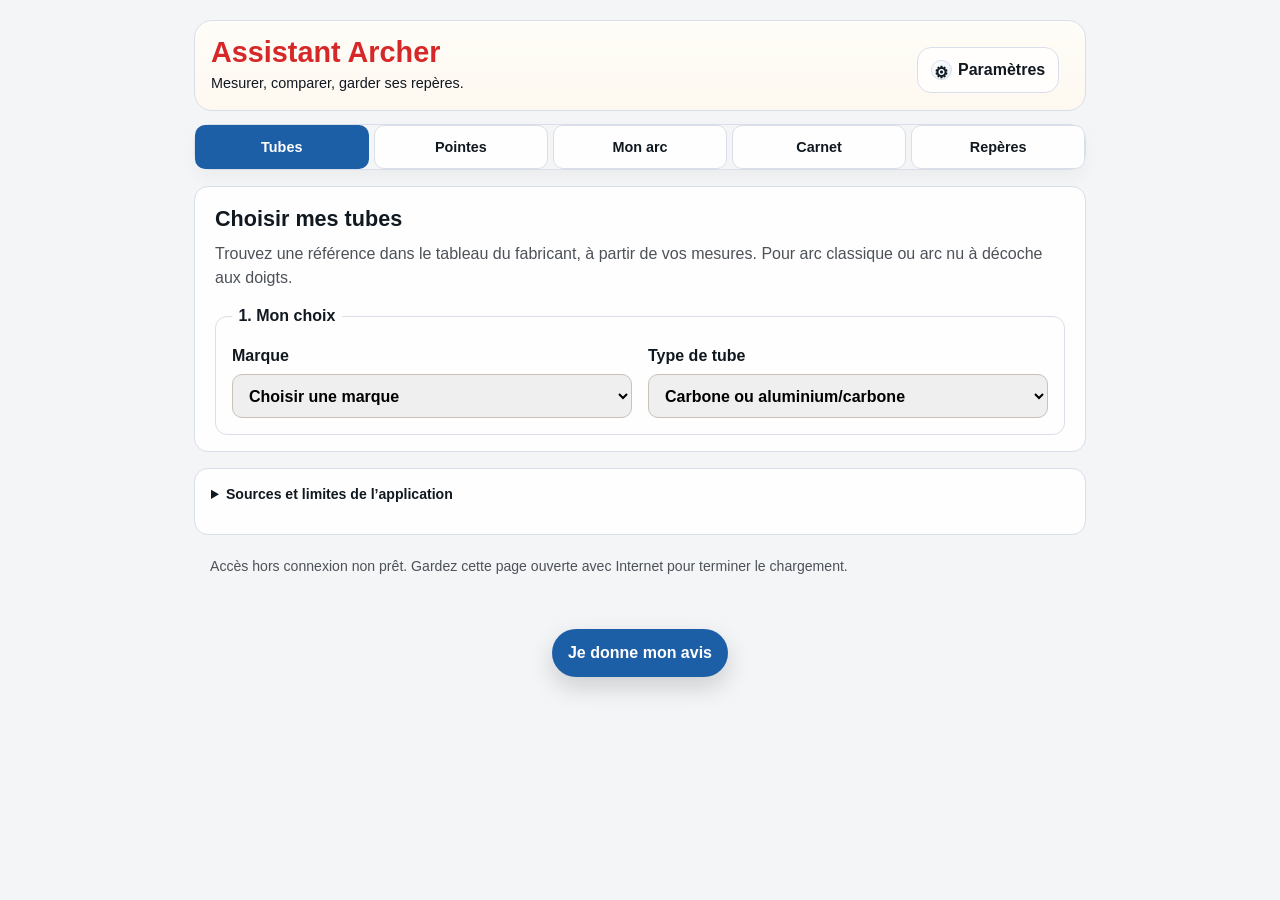
==== commit 8dddc0fb: "Simplifier les parcours, le carnet et les résultats pour les archers" ====
--- a/index.html
+++ b/index.html
@@ -1,87 +1,358 @@
-<!doctype html>
-<html lang="fr">
-<head>
-  <meta charset="UTF-8" />
-  <meta name="viewport" content="width=device-width, initial-scale=1.0" />
-  <title>Assistant Archer</title>
-  <meta name="description" content="Assistant Archer : aide indicative au choix des fleches, aux reglages et aux reperes." />
-  <meta name="theme-color" content="#b23b2f" />
-  <link rel="manifest" href="manifest.webmanifest" />
-  <link rel="icon" href="icon-assistant-archer-v11.svg" type="image/svg+xml" />
-  <link rel="stylesheet" href="styles.css?v=20260919-v63" />
-  <link rel="stylesheet" href="arrow-builder.css?v=20260919-v63" />
-  <link rel="stylesheet" href="ui-polish.css?v=20260919-prealpha-v15" />
-  <link rel="stylesheet" href="foc-measure.css?v=20260919-v63" />
-</head>
-<body>
-  <main class="app">
-    <header class="hero">
-      <h1>Assistant Archer</h1>
-      <p>Choisir ses fleches, regler son arc et garder ses reperes.</p>
-      <details class="app-settings">
-        <summary class="app-settings-toggle" aria-label="Ouvrir les parametres"><span class="gear-icon" aria-hidden="true">&#9881;</span><span> Reglages Parametres</span></summary>
-        <div class="app-settings-body">
-          <div class="app-settings-grid">
-            <div class="theme-picker"><label for="themeSelect">Theme</label><select id="themeSelect"><option value="cible">Cible</option><option value="campagne">Campagne</option><option value="3d">3D</option></select></div>
-            <label>Type d arc<select id="bowStyle"><option value="classique">Classique</option><option value="barebow">Barebow</option></select></label>
-          </div>
-          <p id="appReleaseStatic" style="margin:.8rem 0 0;font-weight:700;opacity:.8">Version : audit du 21 octobre 2026</p>
-        </div>
-      </details>
-    </header>
-
-    <nav class="tab-nav" aria-label="Navigation principale"><button type="button" class="tab-button is-active" data-tab="spine">Choix des fleches</button><button type="button" class="tab-button" data-tab="arc-setup">Reglage de base</button><button type="button" class="tab-button" data-tab="notebook">Mes reglages</button><button type="button" class="tab-button" data-tab="sight" id="sightTabButton">Reperes</button></nav>
-
-    <section class="tab-panel is-active" data-panel="spine">
-      <section class="card arrow-search-card"><form id="spine-form" novalidate autocomplete="off">
-        <fieldset class="search-mode" aria-describedby="searchModeHelp">
-          <legend>Comment souhaitez-vous chercher ?</legend>
-          <label><input type="radio" name="searchMode" value="guided" checked /> Guide-moi</label>
-          <label><input type="radio" name="searchMode" value="expert" /> Recherche précise</label>
-        </fieldset>
-        <p id="searchModeHelp" class="field-hint">Les résultats sont des lectures de tableaux publiés, sous les conditions de chaque fabricant.</p>
-        <div id="guidedQuestions" class="guided-questions">
-          <label>Votre expérience<select id="archerExperience"><option value="beginner">Je débute</option><option value="club">Je pratique en club</option><option value="experienced">Je connais mon matériel</option></select></label>
-          <label>Quel est votre objectif ?<select id="guidedGoal"><option value="club">Progresser avec un matériel simple</option><option value="performance">Chercher plus de performance</option><option value="competition">Compétition</option></select></label>
-          <div class="measurement-check"><p><strong>Deux mesures indispensables</strong></p><label><input id="drawWeightKnown" type="checkbox" /> La puissance a été mesurée à mon allonge avec un peson.</label><label><input id="arrowLengthKnown" type="checkbox" /> Je connais la longueur réelle de ma flèche, du creux d’encoche à l’extrémité du tube.</label><p id="measurementHelp" class="field-hint">Sans ces deux mesures, l’application explique quoi mesurer mais ne donne pas de spine.</p></div>
-        </div>
-        <label id="shootingProfileWrap" hidden style="display:none">Profil de tir<select id="shootingProfile" required><option value="recurve_outdoor">Recurve exterieur</option><option value="recurve_indoor">Recurve salle</option></select></label>
-        <label>Marque<select id="preferredBrand" required><option value="all">Toutes les marques</option><option value="skylon">Skylon</option><option value="easton">Easton</option><option value="victory">Victory</option><option value="carbon">Carbon Express</option></select></label>
-        <label id="shootingEnvironmentWrap">Où tirez-vous surtout ?<select id="shootingEnvironment" required><option value="outdoor">Extérieur</option><option value="indoor">Salle</option><option value="mixed">Salle et extérieur</option></select></label>
-        <label>Type de tube souhaite<select id="shaftMaterial" required><option value="all">Peu importe / conseille-moi</option><option value="carbon">Carbone</option><option value="alu">Aluminium</option></select></label><p id="materialGuidance">Le lieu de tir n impose pas un materiau. Le carbone est polyvalent, l aluminium est courant en salle, et les tubes aluminium/carbone sont proposes automatiquement lorsqu un modele compatible existe.</p>
-        <label id="disciplineWrap">Discipline<select id="discipline"><option value="target">Cible (salle ou extérieur)</option><option value="field">Campagne / 3D</option></select></label>
-        <label id="drawWeightLabel">Puissance réelle à l’allonge (lb)<input id="drawWeight" type="number" min="10" max="70" step="0.5" placeholder="Mesure personnelle" required /></label>
-        <label id="arrowLengthLabel">Longueur de flèche (pouces)<input id="arrowLength" type="number" min="22" max="34" step="0.25" placeholder="Mesure personnelle" required /></label>
-        <button type="submit">Calculer</button>
-      </form></section>
-      <section class="card result" id="result" aria-live="polite"><h2>Recommandation</h2><p>Entrez vos parametres puis lancez le calcul.</p></section>
-      <section class="card notes" id="history"><h3>Historique (5 derniers)</h3><div id="historyContent"><p>Aucun calcul pour le moment.</p></div><button id="clearHistoryBtn" type="button">Vider l'historique</button></section>
-      <section class="card notes"><h3>Important</h3><ul><li>Cette application reste <strong>indicative</strong> et donne un <strong>point de depart</strong>.</li><li>Confirmez le choix avec le tableau du fabricant du modele vise et, si possible, avec un entraineur.</li><li>La puissance utilisee doit etre la puissance <strong>reellement mesuree a l'allonge</strong>.</li><li>Reference pedagogique FFTA : <a href="https://www.ffta.fr/pratiquer/le-materiel/les-fleches" target="_blank" rel="noopener noreferrer">Les fleches</a>.</li><li>Tableaux fabricants : <a href="https://eastonarchery.com/selector/" target="_blank" rel="noopener noreferrer">Easton</a>, <a href="https://victoryarchery.com/arrow-guide/" target="_blank" rel="noopener noreferrer">Victory</a>, <a href="https://thecarbonexpress.com/wp-content/uploads/2024/11/recurve-series-arrow-selection-chart.pdf" target="_blank" rel="noopener noreferrer">Carbon Express</a>, <a href="https://skylonarchery.com/images/catalog/skylon%202023.pdf" target="_blank" rel="noopener noreferrer">Skylon</a>, <a href="https://www.avalon-archery.com/" target="_blank" rel="noopener noreferrer">Avalon</a>.</li></ul></section>
-    </section>
-
-    <section class="tab-panel arc-setup-panel" data-panel="arc-setup" hidden>
-      <section class="card arc-setup-card"><h2 id="arcSetupHeading">Reglage de l'arc classique</h2><p id="arcSetupIntro">Mesures de base et estimations indicatives. La notice du fabricant de votre poignee et de vos branches reste prioritaire.</p><p id="arcSetupDocRef">Repere pedagogique FFTA : <a href="https://www.ffta.fr/sites/default/files/imported-documents-files/7_arcclassique.pdf" target="_blank" rel="noopener noreferrer">Je regle mon arc classique</a>.</p>
-      <div class="measurement-guide arc-classic-only"><h3>Mesures a prendre</h3><ul class="measurement-list"><li><strong>Band</strong> : mesurez selon le point de reference indique par le fabricant de la poignee.</li><li><strong>Tiller</strong> : mesurez haut et bas avec la meme methode et calculez la difference.</li></ul></div>
-      <div class="measurement-guide danger-guide arc-classic-only"><h3>Important</h3><ul class="measurement-list"><li>Respectez les limites de reglage et la procedure du fabricant.</li><li>Travaillez par petites corrections et re-mesurez.</li><li>En cas de doute, demandez l'aide d'un entraineur ou d'un referent materiel.</li></ul></div>
-      <form id="arc-setup-form" novalidate autocomplete="off">
-        <section class="subcard arc-classic-only"><h3>Band et tiller</h3><div class="field-grid"><label>Taille d'arc (AMO)<select id="arcLength"><option value="66">66&quot;</option><option value="68" selected>68&quot;</option><option value="70">70&quot;</option><option value="72">72&quot;</option></select></label><label>Distance corde / branche haute (mm)<input id="upperTiller" type="number" min="150" max="260" step="0.5" placeholder="Ex : 222" required /></label><label>Distance corde / branche basse mesuree (mm)<input id="lowerTillerMeasured" type="number" min="150" max="260" step="0.5" placeholder="Ex : 218" required /></label><label>Band mesure (cm)<input id="braceMeasured" type="number" min="18" max="28" step="0.1" placeholder="Ex : 22,6" /></label></div><p>Tiller = distance haute moins distance basse. Aucune valeur cible universelle n’est proposée.</p></section>
-        <section class="subcard arc-classic-only"><h3>Identification du matériel</h3><div class="field-grid"><label>Taille de poignee (&quot;)<select id="riserLength"><option value="23">23&quot;</option><option value="25" selected>25&quot;</option><option value="27">27&quot;</option></select></label><label>Puissance marquee des branches (lbs)<input id="limbMarkedWeight" type="number" min="10" max="60" step="1" placeholder="Mesure personnelle" required /></label><label>Allonge reelle (&quot;)<input id="drawLengthForWeight" type="number" min="22" max="34" step="0.25" placeholder="Mesure personnelle" required /></label></div><p><strong>Estimation uniquement.</strong> Pour choisir une fleche, utilisez de preference une puissance mesuree au peson a votre allonge.</p></section>
-        <section class="subcard" id="barebowArcSetupCard" hidden><h3>Reglage arc nu</h3><p>Les reglages d'arc nu dependent fortement de la prise de corde et du deplacement des doigts sous l'encoche. Validez a plusieurs distances.</p><div class="field-grid"><label>Band mesure (cm)<input id="arcBbBandMeasured" type="number" min="18" max="28" step="0.1" /></label><label>Tiller mesure (mm)<input id="arcBbTillerMeasured" type="number" min="-8" max="12" step="0.5" /></label><label>Detalonnage mesure (mm)<input id="arcBbNockingMeasured" type="number" min="0" max="20" step="0.5" /></label><label>Point d ancrage<input id="arcBbAnchorPoint" type="text" maxlength="80" /></label><label>Deplacement des doigts sous l encoche<input id="arcBbStringwalk" type="text" maxlength="80" /></label><label>Point d encochage<input id="arcBbNockingPoint" type="text" maxlength="40" /></label><label>Band<input id="arcBbBraceHeight" type="text" maxlength="40" /></label><label>Tiller<input id="arcBbTiller" type="text" maxlength="40" /></label><label>Berger button<input id="arcBbBerger" type="text" maxlength="80" /></label><label>Centrage fleche<input id="arcBbCenterShot" type="text" maxlength="80" /></label></div></section>
-        <button type="submit">Analyser les reglages</button>
-      </form></section><section class="card result" id="arcSetupResult" aria-live="polite"><h2>Resultat</h2><p>Entrez vos mesures puis lancez l'analyse.</p></section>
-    </section>
-
-    <section class="tab-panel" data-panel="sight" hidden><section class="card"><h2 id="sightHeading">Mes reperes</h2><p id="sightIntro">Enregistrez vos reperes personnels.</p><form id="sight-form" autocomplete="off"><div class="field-grid"><label>Date<input id="sightDate" type="date" /></label><label>Titre<input id="sightTitle" type="text" maxlength="80" /></label><label>Materiel<input id="sightEquipment" type="text" maxlength="160" /></label><label>Fleches<input id="sightArrows" type="text" maxlength="120" /></label></div><div id="sightMarkers" class="sight-markers"><label>18 m<input id="sightMark18" type="text" /></label><label>30 m<input id="sightMark30" type="text" /></label><label>40 m<input id="sightMark40" type="text" /></label><label>50 m<input id="sightMark50" type="text" /></label><label>60 m<input id="sightMark60" type="text" /></label><label>70 m<input id="sightMark70" type="text" /></label></div><div class="field-grid"><label id="scaleLabelSideSight">Cote de l'echelle<input id="sightScaleSide" type="text" /></label><label>Distance personnalisee<input id="sightCustomDistance" type="number" min="1" max="100" /></label><button id="addSightDistanceBtn" type="button">Ajouter la distance</button></div><label id="sightNotesLabel">Notes<textarea id="sightNotes" rows="4"></textarea></label><div class="row-actions"><button id="saveSightBtn" type="submit">Enregistrer</button><button id="resetSightBtn" type="button">Vider</button></div></form><p id="sightHelp"></p><p id="sightScaleNote"></p></section><section class="card result" id="sightResult"><h2 id="sightResultHeading">Reperes enregistres</h2><p id="sightStatus">Aucun repere pour le moment.</p><div id="sightContent"></div><div id="sightRail"></div></section></section>
-
-    <section class="tab-panel" data-panel="notebook" hidden><section class="card"><h2>Carnet de reglage</h2><form id="notebook-form" autocomplete="off"><div class="row-actions"><button id="prefillNotebookBtn" type="button">Reprendre les derniers calculs</button><button id="resetNotebookBtn" type="button">Vider le formulaire</button></div><div class="field-grid"><label>Date<input id="notebookDate" type="date" /></label><label>Nom de la configuration<input id="notebookTitle" type="text" maxlength="80" /></label><label>Arc / poignee<input id="notebookArcModel" type="text" /></label><label>Taille d'arc<input id="notebookArcLength" type="text" /></label><label>Taille de poignee<input id="notebookRiserLength" type="text" /></label><label>Branches<input id="notebookLimbs" type="text" /></label><label>Puissance branches<input id="notebookLimbWeight" type="text" /></label><label>Allonge<input id="notebookDrawLength" type="text" /></label><label>Band<input id="notebookBrace" type="text" /></label><label>Tiller haut<input id="notebookUpperTiller" type="text" /></label><label>Tiller bas<input id="notebookLowerTiller" type="text" /></label><label>Tiller positif<input id="notebookPositiveTiller" type="text" /></label><label>Puissance estimee<input id="notebookEstimatedWeight" type="text" /></label><label>Marque fleche<input id="notebookArrowBrand" type="text" /></label><label>Modele fleche<input id="notebookArrowModel" type="text" list="notebookArrowModelOptions" /><datalist id="notebookArrowModelOptions"></datalist><small id="notebookArrowModelHint" class="field-hint"></small></label><label>Spine<input id="notebookArrowSpine" type="text" /></label><label>Longueur<input id="notebookArrowLength" type="text" /></label><label>Pointe<input id="notebookPointWeight" type="text" /></label></div><label>Notes<textarea id="notebookNotes" rows="5" maxlength="1000"></textarea></label></form></section><section class="card result" id="notebookResult"><h2>Fiches enregistrees</h2><p id="notebookStatus">Aucune fiche pour le moment.</p><div id="notebookContent"></div></section></section>
-  </main>
-  <button id="feedbackToggleBtn" class="feedback-toggle" type="button" aria-expanded="false" aria-controls="feedbackPanel">Je donne mon avis</button>
-  <section id="feedbackPanel" class="feedback-panel" hidden><div class="feedback-panel-card"><div class="feedback-panel-head"><h2>Je donne mon avis</h2><button id="feedbackCloseBtn" type="button" class="feedback-close">Fermer</button></div><form id="feedbackForm"><fieldset class="feedback-categories"><legend>Categorie</legend><label><input type="radio" name="feedbackCategory" value="Ca manque" /> Ca manque</label><label><input type="radio" name="feedbackCategory" value="C'est faux" /> C'est faux</label><label><input type="radio" name="feedbackCategory" value="C'est confus" /> C'est confus</label><label><input type="radio" name="feedbackCategory" value="C'est utile" /> C'est utile</label></fieldset><label>Mon avis<textarea id="feedbackMessage" rows="4" maxlength="600"></textarea></label><div class="row-actions"><button id="feedbackSendBtn" type="button">Envoyer mon avis</button><button id="feedbackResetBtn" type="button">Vider</button></div></form><p id="feedbackStatus"></p></div></section>
-  <script src="app-config.js?v=20261021-audit-1"></script>
-  <script src="app.js?v=20261021-audit-1"></script>
-  <script src="foc-measure.js?v=20261021-audit-1"></script>
-  <script src="reliability.js?v=20261021-audit-1"></script>
-  <script src="verified-engine.js?v=20261021-audit-1"></script>
-  <script src="verified-app.js?v=20261021-audit-1"></script>
-</body>
-</html>
+<!doctype html>
+<html lang="fr">
+<head>
+  <meta charset="UTF-8" />
+  <meta name="viewport" content="width=device-width, initial-scale=1.0" />
+  <title>Assistant Archer</title>
+  <meta name="description" content="Assistant Archer : aide indicative au choix des fleches, aux reglages et aux reperes." />
+  <meta name="theme-color" content="#b23b2f" />
+  <link rel="manifest" href="manifest.webmanifest" />
+  <link rel="icon" href="icon-assistant-archer-v11.svg" type="image/svg+xml" />
+  <link rel="stylesheet" href="styles.css?v=20261127-simple-2" />
+  <link rel="stylesheet" id="releaseTheme" href="release.css?v=20261127-simple-2" />
+</head>
+<body>
+  <main class="app">
+    <header class="hero">
+      <div class="hero-copy"><h1>Assistant Archer</h1><p>Mesurer, comparer, garder ses repères.</p></div>
+      <details class="app-settings">
+        <summary class="app-settings-toggle" aria-label="Ouvrir les parametres"><span class="gear-icon" aria-hidden="true">&#9881;</span><span> Paramètres</span></summary>
+        <div class="app-settings-body">
+          <div class="app-settings-grid">
+            <div class="theme-picker"><label for="themeSelect">Thème</label><select id="themeSelect"><option value="cible">Cible</option><option value="campagne">Campagne</option><option value="3d">3D</option></select></div>
+            <label>Type d’arc<select id="bowStyle"><option value="classique">Classique</option><option value="barebow">Barebow</option></select></label>
+          </div>
+          <p id="appReleaseStatic" style="margin:.8rem 0 0;font-weight:700;opacity:.8">Version : audit du 21 octobre 2026</p>
+        </div>
+      </details>
+    </header>
+
+    <nav class="tab-nav" aria-label="Navigation principale"><button type="button" class="tab-button is-active" data-tab="spine">Tubes</button><button type="button" class="tab-button" data-tab="point">Pointes</button><button type="button" class="tab-button" data-tab="arc-setup">Mon arc</button><button type="button" class="tab-button" data-tab="notebook">Carnet</button><button type="button" class="tab-button" data-tab="sight" id="sightTabButton">Repères</button></nav>
+
+    <section class="tab-panel" data-panel="point" hidden>
+      <section class="card">
+        <h2>Comparer mes pointes</h2>
+        <p>Comparez votre montage au tableau, puis préparez un essai au tir. Pour classique et arc nu à décoche aux doigts.</p>
+        <form id="point-form" novalidate>
+          <fieldset><legend>1. Mon tube actuel</legend><div class="field-grid">
+            <label>Marque du tube<select id="point-brand"><option value="">Choisir la marque</option><option value="easton">Easton</option><option value="victory">Victory</option><option value="skylon">Skylon</option><option value="carbon">Carbon Express (document uniquement)</option></select></label>
+            <label>Modèle exact<input id="point-model" type="text" maxlength="100" placeholder="Inscription sur le tube" required></label>
+            <label>Type de tube<select id="point-material"><option value="carbon">Carbone ou aluminium/carbone</option><option value="alu">Aluminium — code de taille</option></select></label>
+            <label>Spine ou code inscrit<input id="point-spine" type="text" maxlength="30" placeholder="Valeur inscrite sur votre tube" required></label>
+            <label>Longueur pour ce tableau (pouces)<input id="point-length" type="number" min="1" step="any" required></label>
+            <label>Puissance mesurée à mon allonge (lb)<input id="point-weight" type="number" min="1" step="any" required></label>
+            <label>Type de branches<select id="point-limbs"><option value="">À identifier</option><option value="carbon">Carbone de compétition (termes Easton)</option><option value="beginner">Bois / fibre de verre débutant</option></select></label>
+          </div><p id="point-length-help" class="field-hint"></p><p>Le code d’un tube aluminium (par exemple 1914) ne se convertit pas directement en spine carbone.</p></fieldset>
+          <fieldset><legend>2. Ma masse avant</legend><div class="field-grid">
+            <label>Masse de ma pointe (grains)<input id="point-mass" type="number" min="1" step="any" required></label>
+            <label>Insert, outsert et autres composants avant (grains)<input id="point-insert" type="number" min="0" step="any" placeholder="0 si aucun" required></label>
+          </div><details id="point-options"><summary>Comparer d’autres masses de pointe (facultatif)</summary><label>Autres masses de pointe à comparer (facultatif)<input id="point-candidates" type="text" maxlength="150" placeholder="Séparer les masses par ;" aria-describedby="candidate-help"></label><p id="candidate-help">Saisissez seulement les masses que vous envisagez pour une pointe compatible. L’insert reste inchangé dans la comparaison.</p></details></fieldset>
+          <details class="trial-details"><summary>3. J’ai fait un essai fûts nus / flèches empennées (facultatif)</summary>
+            <p>Comparez des flèches de même montage, pointes de cible, au même point visé. Observez les groupes depuis le pas de tir. Contrôlez d’abord le détalonnage et les contacts ; faites-vous accompagner pour vos premiers essais.</p>
+            <div class="field-grid"><label>Ma latéralité<select id="point-hand"><option value="">À préciser</option><option value="right">Droitier</option><option value="left">Gaucher</option></select></label>
+            <label>Groupe des fûts nus par rapport aux empennées<select id="point-impact"><option value="none">Pas d’essai / résultat incertain</option><option value="left">À gauche</option><option value="center">Dans le même groupe</option><option value="right">À droite</option></select></label></div>
+            <label class="check-line"><input id="point-repeatable" type="checkbox"> L’écart est répété sur plusieurs volées, avec des groupements réguliers.</label>
+            <label class="check-line"><input id="point-clearance" type="checkbox"> J’ai contrôlé l’absence de contact parasite des flèches avec l’arc.</label>
+          </details>
+          <label class="check-line"><input id="point-measured" type="checkbox"> Je confirme mes mesures, les masses avant et la convention de longueur du fabricant.</label>
+          <button type="submit">Comparer au tableau</button>
+        </form>
+      </section>
+      <section class="card result" id="point-result" tabindex="-1" aria-live="polite" hidden><h2>Ma comparaison</h2><p>Le spine seul ne suffit pas. Renseignez le montage pour lire le tableau ; ajoutez votre essai pour obtenir une piste de réglage.</p></section>
+      <section class="point-actions" hidden><button id="save-point" type="button" disabled>Enregistrer dans mon carnet</button><p id="point-save-status" role="status"></p></section>
+    </section>
+
+    <section class="tab-panel is-active" data-panel="spine">
+      <section class="card tube-choice-card">
+        <h2>Choisir mes tubes</h2>
+        <p class="tube-intro">Trouvez une référence dans le tableau du fabricant, à partir de vos mesures. Pour arc classique ou arc nu à décoche aux doigts.</p>
+        <form id="spine-form" novalidate autocomplete="off">
+          <fieldset><legend>1. Mon choix</legend><div class="field-grid">
+            <label>Marque<select id="preferredBrand" required><option value="">Choisir une marque</option><option value="easton">Easton</option><option value="victory">Victory</option><option value="skylon">Skylon</option><option value="all">Comparer Easton, Victory et Skylon</option><option value="carbon">Carbon Express — document uniquement</option></select></label>
+            <label>Type de tube<select id="shaftMaterial"><option value="carbon">Carbone ou aluminium/carbone</option><option value="alu">Aluminium — codes de taille</option><option value="all">Comparer les matériaux disponibles</option></select></label>
+          </div><p id="tube-compatibility" class="field-hint" hidden>Pour cette marque, aucun tableau aluminium n’est contrôlé. Choisissez Easton pour lire des codes aluminium.</p></fieldset>
+          <section id="tube-document" class="tube-reading" hidden><h3>Carbon Express : consulter la source</h3><p>Des codes du document restent ambigus. Aucun spine générique n’est calculé à partir de ces codes.</p><a href="https://thecarbonexpress.com/wp-content/uploads/2024/11/recurve-series-arrow-selection-chart.pdf" target="_blank" rel="noopener noreferrer">Ouvrir le tableau Carbon Express</a></section>
+          <fieldset id="tube-measures" hidden><legend>2. Mes mesures</legend>
+            <div class="field-grid"><label id="drawWeightLabel"><span>Puissance à mon allonge</span><input id="drawWeight" type="number" min="0" step="any" inputmode="decimal" placeholder="Mesurée au peson" required></label><label>Unité de puissance<select id="tube-weight-unit"><option value="lb">Livres (lb)</option><option value="kg">Kilogrammes (kg)</option></select></label>
+            <label id="arrowLengthLabel"><span id="tube-length-title">Longueur de flèche pour le tableau (pouces)</span><input id="arrowLength" type="number" min="0" step="any" inputmode="decimal" placeholder="Votre mesure" required></label><label>Unité des longueurs<select id="tube-length-unit"><option value="in">Pouces</option><option value="cm">Centimètres</option></select></label></div>
+            <p id="tube-length-help" class="field-hint"></p>
+            <label id="tube-skylon-extra" hidden><span id="tube-skylon-title">Longueur Skylon de coupe à coupe (pouces, facultatif)</span><input id="verifiedSkylonLength" type="number" min="0" step="any" inputmode="decimal" placeholder="Mesure distincte, pour le résultat Skylon"></label>
+            <details><summary>Comment prendre les mesures ?</summary><p>Mesurez la puissance au peson à votre allonge de tir, avec votre arc monté. La puissance marquée sur les branches ne la remplace pas. Pour la longueur, utilisez les points de mesure indiqués ci-dessus ; l’allonge et la longueur de flèche sont deux mesures différentes.</p><p>Les unités choisies sont converties vers celles du tableau. L’application n’arrondit pas une puissance pour la faire entrer dans une ligne absente.</p></details>
+          </fieldset>
+          <fieldset id="tube-conditions" hidden><legend>3. Conditions du tableau</legend><div class="field-grid">
+            <label>Masse avant totale (grains)<input id="verifiedFront" type="number" min="0" step="any" inputmode="decimal" placeholder="Pointe + insert et autres masses avant"></label>
+            <label>Branches pour le tableau Easton<select id="verifiedLimbs"><option value="">Identifier mes branches</option><option value="carbon">Carbone de compétition (termes Easton)</option><option value="beginner">Bois / fibre de verre débutant</option></select></label>
+          </div><p class="field-hint">Additionnez les masses réellement montées à l’avant. Ne confondez pas les grains avec les grammes.</p></fieldset>
+          <label id="tube-confirmation" class="check-line" hidden><input id="verifiedConvention" type="checkbox"> Je confirme la puissance mesurée, la longueur selon la convention indiquée et les conditions du tableau.</label>
+          <p id="selection-status" role="alert"></p>
+          <button id="tube-submit" type="submit" hidden>Lire le tableau fabricant</button>
+          <div hidden>
+            <div id="guidedQuestions"><select id="archerExperience"><option value="experienced">Matériel personnel</option></select><select id="guidedGoal"><option value="club">Club</option></select></div>
+            <div class="measurement-check"><input id="drawWeightKnown" type="checkbox"><input id="arrowLengthKnown" type="checkbox"></div>
+            <p id="searchModeHelp"></p><p id="materialGuidance"></p><p id="measurementHelp"></p>
+            <label id="shootingProfileWrap"><select id="shootingProfile"><option value="recurve_outdoor">Classique</option></select></label>
+            <label id="shootingEnvironmentWrap"><select id="shootingEnvironment"><option value="outdoor">Extérieur</option></select></label>
+            <label id="disciplineWrap"><select id="discipline"><option value="target">Cible</option></select></label>
+          </div>
+        </form>
+      </section>
+      <section class="card result tube-result" id="result" tabindex="-1" aria-live="polite" hidden></section>
+      <section id="history" hidden><div id="historyContent"></div><button id="clearHistoryBtn" type="button">Vider l’historique</button></section>
+
+    </section>
+
+    <section class="tab-panel arc-setup-panel" data-panel="arc-setup" hidden>
+      <section class="card arc-setup-card">
+        <h2 id="arcSetupHeading">Mesures de mon arc</h2>
+        <p id="arcSetupIntro">Relevez le band et les deux distances de tiller.</p>
+        <form id="arc-setup-form" novalidate autocomplete="off">
+          <section class="subcard"><h3>Mes relevés</h3><div class="field-grid">
+            <label>Distance corde / branche haute (mm)<input id="upperTiller" type="number" min="150" max="260" step="0.5" placeholder="Ex : 222" required /></label>
+<label>Distance corde / branche basse mesuree (mm)<input id="lowerTillerMeasured" type="number" min="150" max="260" step="0.5" placeholder="Ex : 218" required /></label>
+<label>Band mesure (cm)<input id="braceMeasured" type="number" min="18" max="28" step="0.1" placeholder="Ex : 22,6" /></label>
+          </div><p>Utilisez la même méthode pour les mesures haute et basse.</p></section>
+          <details class="measure-help"><summary>Comment mesurer le band et le tiller ?</summary><p>Pour le band, utilisez le point de référence défini par la notice de la poignée. Pour le tiller, relevez la distance corde / branche en haut puis en bas, aux points indiqués par le fabricant.</p><p id="arcSetupDocRef">La notice du matériel définit les limites de réglage.</p><p>Le calcul ne prescrit aucune valeur cible. Faites-vous accompagner pour une première modification des vis de branches.</p></details>
+          <details class="subcard"><summary>Identifier mon matériel (facultatif)</summary><h3>Identification du matériel</h3><div class="field-grid">
+            <label>Taille d'arc (AMO)<select id="arcLength"><option value="66">66&quot;</option><option value="68" selected>68&quot;</option><option value="70">70&quot;</option><option value="72">72&quot;</option></select></label>
+<label>Taille de poignee (&quot;)<select id="riserLength"><option value="23">23&quot;</option><option value="25" selected>25&quot;</option><option value="27">27&quot;</option></select></label>
+<label>Puissance marquee des branches (lbs)<input id="limbMarkedWeight" type="number" min="10" max="60" step="1" placeholder="Mesure personnelle" required /></label>
+<label>Allonge reelle (&quot;)<input id="drawLengthForWeight" type="number" min="22" max="34" step="0.25" placeholder="Mesure personnelle" required /></label>
+          </div><p>Ces champs n’estiment pas la puissance réelle.</p></details>
+                  <section class="subcard" id="barebowArcSetupCard" hidden><h3>Reglage arc nu</h3><p>Les reglages d'arc nu dependent fortement de la prise de corde et du deplacement des doigts sous l'encoche. Validez a plusieurs distances.</p><div class="field-grid"><label>Band mesure (cm)<input id="arcBbBandMeasured" type="number" min="18" max="28" step="0.1" /></label><label>Tiller mesure (mm)<input id="arcBbTillerMeasured" type="number" min="-8" max="12" step="0.5" /></label><label>Detalonnage mesure (mm)<input id="arcBbNockingMeasured" type="number" min="0" max="20" step="0.5" /></label><label>Point d ancrage<input id="arcBbAnchorPoint" type="text" maxlength="80" /></label><label>Deplacement des doigts sous l encoche<input id="arcBbStringwalk" type="text" maxlength="80" /></label><label>Point d encochage<input id="arcBbNockingPoint" type="text" maxlength="40" /></label><label>Band<input id="arcBbBraceHeight" type="text" maxlength="40" /></label><label>Tiller<input id="arcBbTiller" type="text" maxlength="40" /></label><label>Berger button<input id="arcBbBerger" type="text" maxlength="80" /></label><label>Centrage fleche<input id="arcBbCenterShot" type="text" maxlength="80" /></label></div></section>
+          <button type="submit">Calculer mon tiller</button>
+        </form>
+      </section>
+      <section class="card result" id="arcSetupResult" aria-live="polite" hidden></section>
+    </section>
+
+    <section class="tab-panel" data-panel="sight" hidden>
+      <section class="card sight-card">
+        <div class="sight-header">
+          <div>
+            <h2 id="sightHeading">Reglage du viseur</h2>
+            <p id="sightIntro">Enregistrez vos reperes de viseur par distance et visualisez-les sur une reglette.</p>
+          </div>
+          <div class="sight-logo" aria-hidden="true">
+            <span class="sight-logo-ring"></span>
+            <span class="sight-logo-pin"></span>
+          </div>
+        </div>
+
+        <form id="sight-form" novalidate autocomplete="off">
+          <section class="subcard">
+            <h3>Fiche viseur</h3>
+            <div class="field-grid">
+              <label>
+                Date
+                <input id="sightDate" type="date" required />
+              </label>
+              <label>
+                Titre
+                <input id="sightTitle" type="text" maxlength="100" placeholder="Ex : exterieur carbone / salle alu" />
+              </label>
+              <label>
+                Viseur / arc
+                <input id="sightEquipment" type="text" maxlength="100" placeholder="Ex : Shibuya / viseur club / WNS" />
+              </label>
+              <label>
+                Fleches utilisees
+                <input id="sightArrows" type="text" maxlength="100" placeholder="Ex : Skylon Paragon 700, pointe 100 gr" />
+              </label>
+            </div>
+          </section>
+
+          <section class="subcard">
+            <h3>Mes repères par distance</h3><p>Saisissez vos relevés personnels et précisez leur unité dans les notes. La réglette facultative représente uniquement les valeurs numériques en centimètres.</p>
+            <div class="sight-layout">
+              <div class="sight-mark-grid sight-mark-fields">
+                <label>
+                  18 m
+                  <input id="sightMark18" class="sight-mark-input" data-distance="18" type="text" inputmode="decimal" maxlength="20" />
+                </label>
+                <label>
+                  30 m
+                  <input id="sightMark30" class="sight-mark-input" data-distance="30" type="text" inputmode="decimal" maxlength="20" />
+                </label>
+                <label>
+                  40 m
+                  <input id="sightMark40" class="sight-mark-input" data-distance="40" type="text" inputmode="decimal" maxlength="20" />
+                </label>
+                <label>
+                  50 m
+                  <input id="sightMark50" class="sight-mark-input" data-distance="50" type="text" inputmode="decimal" maxlength="20" />
+                </label>
+                <label>
+                  60 m
+                  <input id="sightMark60" class="sight-mark-input" data-distance="60" type="text" inputmode="decimal" maxlength="20" />
+                </label>
+                <label>
+                  70 m
+                  <input id="sightMark70" class="sight-mark-input" data-distance="70" type="text" inputmode="decimal" maxlength="20" />
+                </label>
+              </div>
+              <div class="sight-custom-distance">
+
+                <label>
+                  Distance a reperer (m)
+                  <input id="sightCustomDistance" type="number" min="1" max="120" step="1" inputmode="numeric" placeholder="Ex : 25" />
+                </label>
+                <button id="addSightDistanceBtn" type="button">Ajouter une distance</button>
+              </div>
+
+              <details class="sight-ruler-details"><summary>Voir mes repères sur la réglette (facultatif)</summary><label>
+                  Ecriture reglette
+                  <select id="scaleLabelSideSight" aria-label="Position des mesures de reglette viseur">
+                    <option value="left">Gauche</option>
+                    <option value="right">Droite</option>
+                  </select>
+                </label>              <div class="sight-visual" id="sightVisual" aria-label="Representation des reperes de viseur">
+                <p class="sight-help" id="sightHelp">Indiquez une distance, ajoutez le curseur, puis glissez-le sur la reglette.</p>
+                <div class="sight-rail" id="sightRail" aria-label="Reglette de viseur de 0 a 16 centimetres">
+                  <span class="sight-scale-label" style="top: 8%">0 cm</span>
+                  <span class="sight-scale-label" style="top: 29%">4</span>
+                  <span class="sight-scale-label" style="top: 50%">8</span>
+                  <span class="sight-scale-label" style="top: 71%">12</span>
+                  <span class="sight-scale-label" style="top: 92%">16 cm</span>
+                  <span class="sight-tick is-major" style="top: 8%"></span>
+                  <span class="sight-tick is-major" style="top: 29%"></span>
+                  <span class="sight-tick is-major" style="top: 50%"></span>
+                  <span class="sight-tick is-major" style="top: 71%"></span>
+                  <span class="sight-tick is-major" style="top: 92%"></span>
+                  <div id="sightMarkers" class="sight-markers"></div>
+                </div>
+                <p class="sight-scale-note" id="sightScaleNote">0 cm en haut, 16 cm en bas. Fleches clavier : 1 mm, Page : 1 cm.</p>
+              </div>
+            </div>
+            <label>
+              <span id="sightNotesLabel">Notes viseur</span>
+              <textarea id="sightNotes" rows="3" maxlength="700" placeholder="Ex : verifier 50 m avec vent de face, lumiere faible, changement de pointe..."></textarea>
+            </label>
+            <div class="row-actions">
+              <button id="saveSightBtn" type="submit">Enregistrer le reglage viseur</button>
+              <button id="resetSightBtn" type="button">Vider</button>
+            </div>
+          </section>
+        </form>
+      </section>
+
+      <section class="card result" id="sightResult" aria-live="polite">
+        <h2 id="sightResultHeading">Reglages viseur enregistres</h2>
+        <p id="sightStatus">Aucun reglage viseur pour le moment.</p>
+        <div id="sightContent"></div>
+      </section>
+    </section>
+
+    <section class="tab-panel" data-panel="notebook" hidden>
+      <section class="card"><h2>Mon carnet</h2><p>Gardez vos configurations et vos observations au tir. Seul un titre, un arc ou un modèle de flèche est nécessaire pour enregistrer.</p>
+        <form id="notebook-form" novalidate autocomplete="off">
+          <div class="field-grid">
+            <label>
+                Date
+                <input id="notebookDate" type="date" required />
+              </label>
+<label>
+                Titre libre
+                <input id="notebookTitle" type="text" maxlength="100" placeholder="Ex : reglages salle mars / setup exterieur" />
+              </label>
+<label>
+                Arc / modele
+                <input id="notebookArcModel" type="text" maxlength="100" placeholder="Ex : WNS / Hoyt / autre" />
+              </label>
+<label>
+                Modele
+                <input id="notebookArrowModel" type="text" maxlength="100" list="notebookArrowModelOptions" placeholder="Ex : Paragon 800" />
+                <datalist id="notebookArrowModelOptions"></datalist>
+                <small id="notebookArrowModelHint" class="field-hint"></small>
+              </label>
+<label>
+                Spine
+                <input id="notebookArrowSpine" type="text" maxlength="40" placeholder="Ex : 800 / A3 / NPX7500" />
+              </label>
+          </div>
+          <details id="notebook-details"><summary>Ajouter les mesures et le matériel détaillé</summary>
+            <h3>Arc et réglages</h3><div class="field-grid">
+              <label>
+                Taille d'arc
+                <input id="notebookArcLength" type="text" maxlength="20" placeholder='Ex : 68"' />
+              </label>
+<label>
+                Poignee
+                <input id="notebookRiserLength" type="text" maxlength="20" placeholder='Ex : 25"' />
+              </label>
+<label>
+                Branches
+                <input id="notebookLimbs" type="text" maxlength="100" placeholder="Ex : WNS / Uukha / autre" />
+              </label>
+<label>
+                Puissance marquee
+                <input id="notebookLimbWeight" type="text" maxlength="20" placeholder="Ex : 30 lbs" />
+              </label>
+<label>
+                Allonge
+                <input id="notebookDrawLength" type="text" maxlength="20" placeholder='Ex : 28"' />
+              </label>
+<label>
+                Band
+                <input id="notebookBrace" type="text" maxlength="20" placeholder="Ex : 22,5 cm" />
+              </label>
+<label>
+                Tiller haut
+                <input id="notebookUpperTiller" type="text" maxlength="20" placeholder="Ex : 222 mm" />
+              </label>
+<label>
+                Tiller bas
+                <input id="notebookLowerTiller" type="text" maxlength="20" placeholder="Ex : 216 mm" />
+              </label>
+<label>
+                Tiller positif
+                <input id="notebookPositiveTiller" type="text" maxlength="20" placeholder="Ex : +6 mm" />
+              </label>
+<label>
+                Puissance tiree estimee
+                <input id="notebookEstimatedWeight" type="text" maxlength="20" placeholder="Ex : 31 lbs" />
+              </label>
+            </div>
+            <h3>Flèches</h3><div class="field-grid">
+              <label>
+                Marque
+                <input id="notebookArrowBrand" type="text" maxlength="80" placeholder="Ex : Skylon" />
+              </label>
+<label>
+                Longueur
+                <input id="notebookArrowLength" type="text" maxlength="20" placeholder='Ex : 28"' />
+              </label>
+<label>
+                Pointe
+                <input id="notebookPointWeight" type="text" maxlength="20" placeholder="Ex : 100 gr" />
+              </label>
+            </div>
+            <button id="prefillNotebookBtn" type="button" class="secondary-action">Reprendre mes mesures</button>
+          </details>
+          <label>
+              Remarques / sensations / conseil entraineur
+              <textarea id="notebookNotes" rows="5" maxlength="1000" placeholder="Ex : bon ressenti, a re-tester avec 110 gr, avis entraineur..."></textarea>
+            </label>
+          <div class="row-actions"><button id="saveNotebookBtn" type="submit">Enregistrer la fiche</button><button id="resetNotebookBtn" type="button" class="secondary-action">Nouvelle fiche</button></div>
+        </form>
+      </section>
+      <section class="card result" id="notebookResult" aria-live="polite"><h2>Mes fiches</h2><p id="notebookStatus">Aucune fiche pour le moment.</p><div id="notebookContent"></div></section>
+    </section>
+  </main>
+  <button id="feedbackToggleBtn" class="feedback-toggle" type="button" aria-expanded="false" aria-controls="feedbackPanel">Je donne mon avis</button>
+  <section id="feedbackPanel" class="feedback-panel" hidden><div class="feedback-panel-card"><div class="feedback-panel-head"><h2>Je donne mon avis</h2><button id="feedbackCloseBtn" type="button" class="feedback-close">Fermer</button></div><form id="feedbackForm"><fieldset class="feedback-categories"><legend>Categorie</legend><label><input type="radio" name="feedbackCategory" value="Ca manque" /> Ca manque</label><label><input type="radio" name="feedbackCategory" value="C'est faux" /> C'est faux</label><label><input type="radio" name="feedbackCategory" value="C'est confus" /> C'est confus</label><label><input type="radio" name="feedbackCategory" value="C'est utile" /> C'est utile</label></fieldset><label>Mon avis<textarea id="feedbackMessage" rows="4" maxlength="600"></textarea></label><div class="row-actions"><button id="feedbackSendBtn" type="button">Envoyer mon avis</button><button id="feedbackResetBtn" type="button">Vider</button></div></form><p id="feedbackStatus"></p></div></section>
+  <script src="app-config.js?v=20261127-simple-2"></script>
+  <script src="app.js?v=20261127-simple-2"></script>
+  <script src="foc-measure.js?v=20261127-simple-2"></script>
+  <script src="reliability.js?v=20261127-simple-2"></script>
+  <script src="verified-engine.js?v=20261127-simple-2"></script>
+  <script src="verified-app.js?v=20261127-simple-2"></script>
+  <script src="tube-selector.js?v=20261127-simple-2"></script>
+  <script src="tube-ui.js?v=20261127-simple-2"></script>
+  <script src="point-advisor.js?v=20261127-simple-2"></script>
+  <script src="point-ui.js?v=20261127-simple-2"></script>
+  <script src="backup-data.js?v=20261127-simple-2"></script>
+  <script src="backup-ui.js?v=20261127-simple-2"></script>
+  <script src="pwa.js?v=20261127-simple-2"></script>
+</body>
+</html>+</details>
--- a/release.css
+++ b/release.css
@@ -0,0 +1,99 @@
+/* Une lecture calme et des actions accessibles sur téléphone. */
+body { line-height:1.5; background:var(--bg); }
+.app { max-width:920px; padding-bottom:2rem; }
+.hero { display:flex; justify-content:space-between; align-items:flex-start; gap:1rem; padding:1rem; box-shadow:none; }
+.hero::after { display:none; }
+.hero h1 { max-width:none; font-size:clamp(1.35rem,4vw,1.8rem); }
+.hero p { max-width:none; margin:.35rem 0 0; font-size:.9rem; }
+.card { background:var(--card); border-color:var(--line); box-shadow:none; padding:1rem 1.25rem; }
+.app-settings { position:relative; flex:none; margin:0; box-shadow:none; }
+.app-settings-toggle { width:auto; min-height:44px; padding:.4rem .8rem; gap:.4rem; }
+.app-settings-body { position:absolute; right:0; top:100%; z-index:10; background:var(--card); border:1px solid var(--line); border-radius:12px; padding:.75rem; }
+.tab-nav { display:grid; grid-template-columns:repeat(5,minmax(0,1fr)); gap:.35rem; margin:.8rem 0; background:none; padding:0; }
+.tab-button { padding:.65rem .35rem; min-height:44px; background:var(--card); color:var(--ink); border:1px solid var(--line); box-shadow:none; font-size:.9rem; }
+.tab-button.is-active { background:var(--accent-2); border-color:transparent; color:#fff; }
+button { min-height:44px; background:var(--accent-2); color:#fff; box-shadow:none; }
+button:disabled { opacity:.5; cursor:default; }
+input,select,textarea { font:inherit; max-width:100%; min-width:0; min-height:44px; }
+input[type="checkbox"],input[type="radio"] { min-height:0; width:auto; accent-color:var(--accent); }
+input:focus-visible,select:focus-visible,button:focus-visible,textarea:focus-visible,summary:focus-visible { outline:3px solid var(--accent-2); outline-offset:3px; }
+form,fieldset { min-width:0; }
+fieldset { border:1px solid var(--line); border-radius:12px; padding:1rem; margin:0 0 1rem; }
+legend { font-weight:750; padding:0 .4rem; }
+#point-form { display:grid; gap:.8rem; }
+#point-form fieldset label,#backup-card label { display:grid; gap:.35rem; }
+.field-grid { gap:.8rem 1rem; }
+.field-grid>* { min-width:0; }
+.check-line,.measurement-check label { display:flex!important; align-items:flex-start; gap:.65rem; padding:.5rem 0; }
+.check-line input,.measurement-check input { margin-top:.4rem; flex:none; }
+details { margin:.7rem 0; }
+summary { cursor:pointer; font-weight:650; min-height:36px; }
+.trial-details { padding:1rem; background:color-mix(in srgb,var(--accent-2) 5%,var(--card)); border-radius:12px; }
+.answer-lead { font-size:1.2rem; font-weight:700; color:var(--accent-2); }
+.mass-proposal { background:color-mix(in srgb,var(--accent-2) 7%,var(--card)); border-left:4px solid var(--accent-2); border-radius:12px; padding:1rem; margin-bottom:1.4rem; }
+.mass-proposal h2 { margin-top:0; color:var(--accent-2); }
+.field-hint,#candidate-help { color:color-mix(in srgb,var(--ink) 75%,var(--card)); font-size:.92rem; }
+.table-scroll { overflow-x:auto; }
+table { border-collapse:collapse; width:100%; }
+th,td { padding:.7rem; border-bottom:1px solid var(--line); text-align:left; vertical-align:top; }
+th { background:color-mix(in srgb,var(--accent-2) 6%,var(--card)); }
+.reliability-card { font-size:.88rem; padding:.65rem 1rem; margin-top:1rem; }
+.reliability-card details { margin:0; }
+.reliability-card h2 { font-size:1.1rem; margin-top:0; }
+.app-connection { padding:1rem; font-size:.88rem; color:color-mix(in srgb,var(--ink) 75%,var(--card)); }
+.feedback-toggle { position:static; display:block; margin:0 auto 1.5rem; }
+.guided-questions:empty { display:none; }
+@media(max-width:600px) { .app { padding:10px 10px 24px; } .card { padding:1rem; } .field-grid { grid-template-columns:minmax(0,1fr); } .tab-button { font-size:.8rem; } }
+[hidden] { display:none!important; }
+/* Choisir un tube : styles limités à ce parcours. Les panneaux personnels gardent leur modèle historique. */
+.app:has([data-panel="spine"].is-active) .hero h1 { max-width:none; color:var(--accent); }
+.app:has([data-panel="spine"].is-active) .hero p { max-width:none; }
+#tube-submit { background:var(--accent-2); color:white; }
+#spine-form { display:grid; gap:.85rem; }
+#spine-form fieldset { margin:0; }
+#spine-form label { display:grid; gap:.35rem; min-width:0; }
+#spine-form .check-line { display:flex; }
+#spine-form input[aria-invalid="true"],#spine-form select[aria-invalid="true"] { border:2px solid #b52c2c; }
+#selection-status { margin:0; color:#9c2626; font-weight:650; }
+#selection-status:empty { display:none; }
+.tube-intro { color:color-mix(in srgb,var(--ink) 75%,var(--card)); margin-top:.3rem; }
+.tube-choice-card h2 { margin-bottom:.25rem; }
+.tube-result { scroll-margin-top:1rem; }
+.tube-reading { padding:1rem; margin:1rem 0; border:1px solid var(--line); border-radius:12px; }
+.tube-reading h3 { margin-top:0; }
+.tube-reading.is-readable { border-left:4px solid var(--accent-2); }
+.tube-reading.is-unavailable { background:color-mix(in srgb,var(--ink) 3%,var(--card)); }
+.tube-reference { font-size:clamp(1.7rem,6vw,2.25rem); color:var(--accent-2); font-weight:800; margin:.2rem 0; line-height:1.3; }
+.tube-source,.tube-result-summary { font-size:.9rem; color:color-mix(in srgb,var(--ink) 75%,var(--card)); }
+.tube-source-card details { margin:0; }
+.tube-source-card summary { font-weight:650; }
+.secondary-action { background:color-mix(in srgb,var(--accent-2) 7%,var(--card)); color:var(--accent-2); border:1px solid var(--line); }
+/* Les explications restent disponibles sans occuper l’écran principal. */
+.card h2 { margin:0 0 .4rem; font-size:1.35rem; }
+.card > p { margin:.4rem 0 .9rem; }
+.subcard { padding:0; border:0; box-shadow:none; background:none; margin:.85rem 0; }
+.subcard h3 { font-size:1rem; }
+details.subcard,details.measure-help,#notebook-details,.sight-ruler-details { padding:.7rem 0; border-top:1px solid var(--line); }
+summary { display:list-item; padding:.25rem 0; min-height:44px; }
+.app-settings summary { display:inline-flex; }
+.point-actions { padding:.35rem 0; }
+#point-result,#arcSetupResult { scroll-margin-top:1rem; }
+.point-actions p:empty,#point-save-status:empty { display:none; }
+#notebook-form { display:grid; gap:1rem; }
+#notebook-form label { display:grid; gap:.3rem; }
+#notebook-form details { margin:0; }
+.sight-logo { display:none; }
+.sight-header { display:block; }
+.sight-mark-fields { display:grid; grid-template-columns:repeat(3,minmax(0,1fr)); gap:.75rem; }
+.sight-mark-fields label { display:grid; gap:.3rem; min-width:0; }
+.sight-custom-distance { align-items:end; grid-template-columns:minmax(0,1fr) auto; }
+.sight-ruler-details { min-width:0; }
+.sight-ruler-details .sight-visual { margin-top:1rem; }
+.sight-layout { grid-template-columns:minmax(0,1fr); }
+#backup-card { margin-top:1rem; }
+#backup-card > summary { margin:0; }
+.app-connection p { margin:.3rem 0; }
+.tube-result-limit { font-size:.9rem; }
+@media(max-width:420px) { .hero { padding:.8rem; gap:.5rem; } .hero h1 { white-space:nowrap; } .hero p { font-size:.8rem; } .app-settings-toggle > span:last-child { display:none; } .app-settings-toggle { width:44px; padding:0; } .sight-custom-distance { grid-template-columns:minmax(0,1fr); } }
+@media(max-width:600px) { #tube-measures .field-grid { grid-template-columns:minmax(0,1fr) minmax(6rem,.55fr); align-items:end; } #tube-measures label { font-size:.9rem; } }
+@media(prefers-reduced-motion:reduce) { *,*::before,*::after { scroll-behavior:auto!important; transition:none!important; animation:none!important; } }
